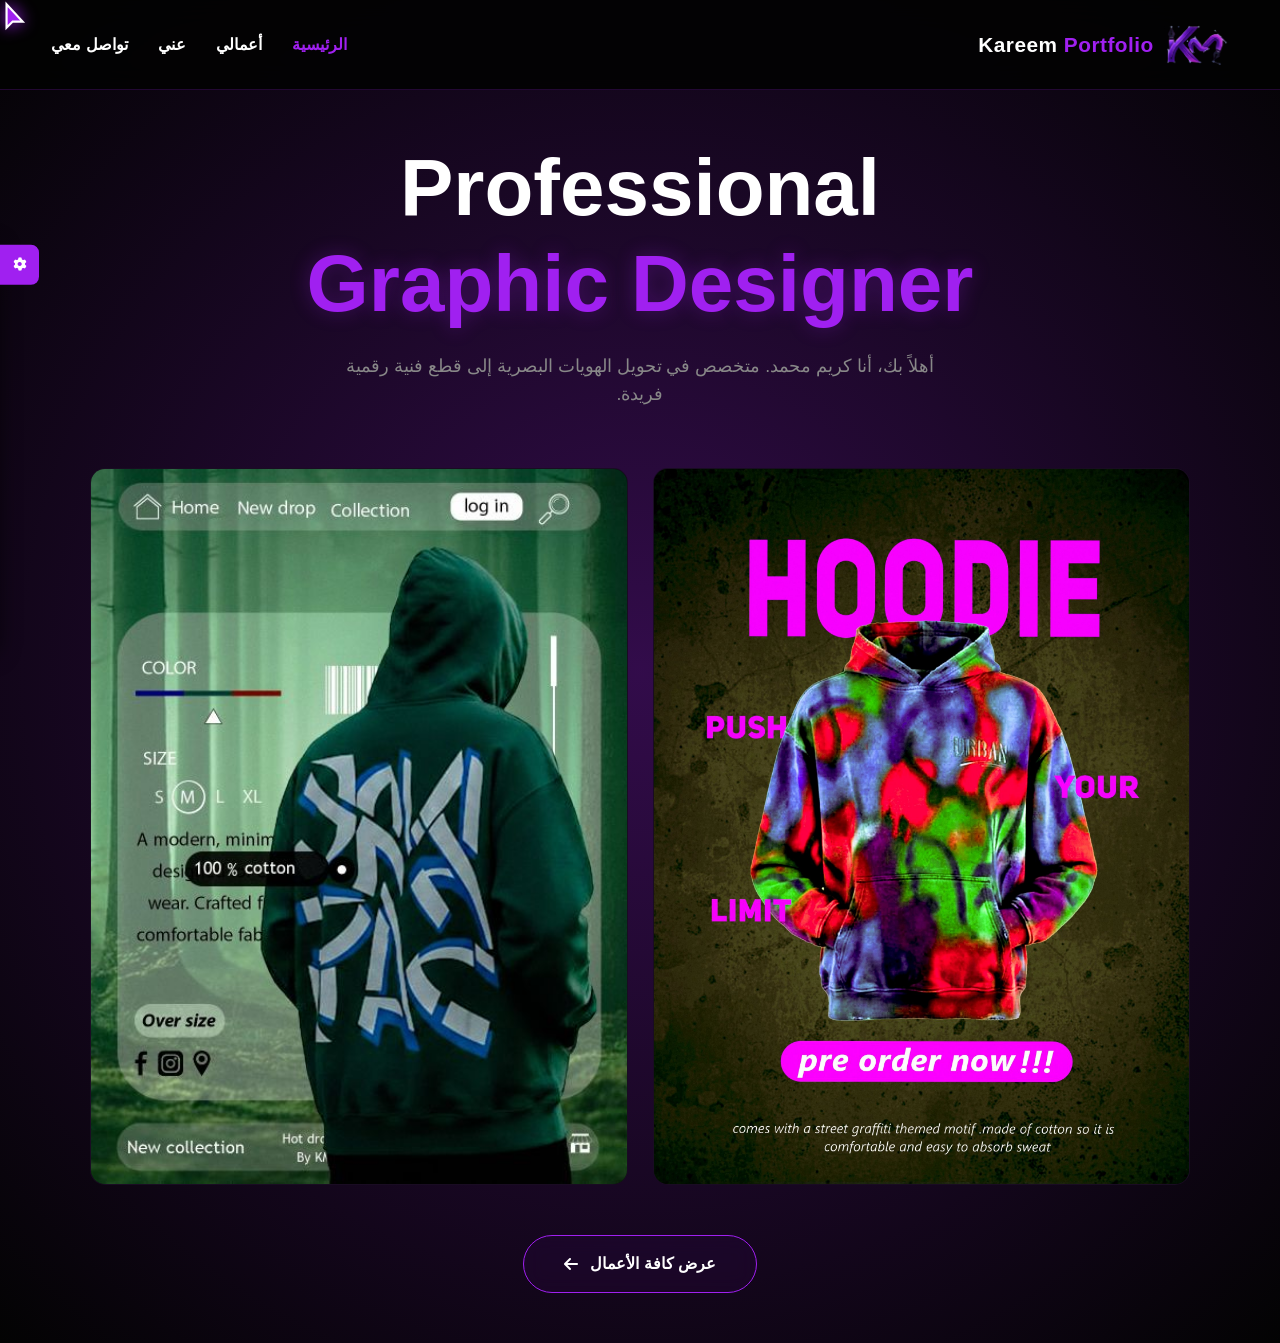
==== index.html @ e55eccc8 "Update index.html" ====
<!DOCTYPE html>
<html lang="ar" dir="rtl">
<head>
    <meta charset="UTF-8">
    <meta name="viewport" content="width=device-width, initial-scale=1.0">
    <title>Kareem Portfolio | Creative Designer</title>
    
    <!-- إجبار المتصفح على طلب أحجام كبيرة وعالية الدقة من الأيقونة لتبدو واضحة وبأقصى حجم متاح -->
    <link rel="icon" type="image/png" sizes="192x192" href="./LAST/logo.png?v=2.0">
    <link rel="icon" type="image/png" sizes="96x96" href="./LAST/logo.png?v=2.0">
    <link rel="icon" type="image/png" sizes="48x48" href="./LAST/logo.png?v=2.0">
    <link rel="icon" type="image/png" sizes="32x32" href="./LAST/logo.png?v=2.0">
    <link rel="shortcut icon" type="image/x-icon" href="./LAST/logo.png?v=2.0">
    <link rel="apple-touch-icon" sizes="180x180" href="./LAST/logo.png?v=2.0">

    <link href="https://unpkg.com/aos@2.3.1/dist/aos.css" rel="stylesheet">
    <link rel="stylesheet" href="https://cdnjs.cloudflare.com/ajax/libs/font-awesome/6.4.0/css/all.min.css">

    <style>
        /* المتغيرات الأساسية (الوضع الداكن هو الافتراضي) */
        :root {
            --bg: #030303;
            --primary: #a020f0;
            --primary-glow: rgba(160, 32, 240, 0.3);
            --text-main: #ffffff;
            --text-dim: #888;
            --nav-bg: rgba(3, 3, 3, 0.9);
            --nav-height: 90px; 
            --card-bg: #0a0a0a;
        }

        /* متغيرات الوضع الفاتح */
        [data-theme="light"] {
            --bg: #f5f5f5;
            --text-main: #1a1a1a;
            --text-dim: #555;
            --nav-bg: rgba(245, 245, 245, 0.9);
            --card-bg: #ffffff;
        }

        /* وضع التركيز (Focus Mode) */
        body.focus-active .showcase-container, 
        body.focus-active nav, 
        body.focus-active .btn-container,
        body.focus-active .hero p {
            opacity: 0.05;
            filter: blur(8px);
            pointer-events: none;
        }
        body.focus-active .hero h1 { transform: scale(1.1); transition: 0.8s ease; }

        * { margin: 0; padding: 0; box-sizing: border-box; transition: background-color 0.3s, color 0.3s; }
        
        @media (min-width: 1025px) {
            html.custom-cursor-active, html.custom-cursor-active * { cursor: none !important; }
        }

        body {
            background-color: var(--bg);
            color: var(--text-main);
            font-family: 'Segoe UI', Tahoma, sans-serif;
            line-height: 1.6;
            overflow-x: hidden;
        }

        /* --- الماوس --- */
        #cursor-container {
            position: fixed;
            top: 0; left: 0;
            pointer-events: none;
            z-index: 100000;
            transition: transform 0.08s ease-out;
            display: none;
        }
        .cursor-lens {
            width: 50px; height: 50px;
            border: 2px solid var(--text-main);
            border-radius: 50%;
            mix-blend-mode: difference;
        }
        .cursor-arrow { width: 35px; height: 35px; filter: drop-shadow(0 0 8px var(--primary)); }
        #cursor-path { fill: var(--primary); stroke: #fff; stroke-width: 1.5px; }

        /* --- ضبط هيدر الـ تباعد الحواف والمحاذاة --- */
        nav {
            height: var(--nav-height);
            padding: 0 4%; 
            display: flex;
            justify-content: space-between;
            align-items: center;
            position: fixed;
            width: 100%;
            z-index: 1000;
            background: var(--nav-bg);
            backdrop-filter: blur(15px);
            border-bottom: 1px solid rgba(160, 32, 240, 0.2);
        }

        .logo-container { 
            display: flex; 
            align-items: center; 
            gap: 10px; 
            text-decoration: none;
        }
        
        .logo-img {
            display: block !important;
            height: 65px; 
            width: auto;
            max-width: 260px; 
            object-fit: contain;
        }

        .logo-text { 
            font-size: 1.3rem; 
            font-weight: 900; 
            color: var(--text-main); 
            letter-spacing: 0.5px;
            white-space: nowrap; 
        }

        .nav-links { display: flex; gap: 30px; list-style: none; }
        .nav-links a { color: var(--text-main); text-decoration: none; font-size: 1rem; font-weight: 600; transition: 0.3s; }
        .nav-links a:hover, .nav-links a.active { color: var(--primary); }

        .menu-toggle { display: none; font-size: 1.5rem; color: var(--primary); cursor: pointer; }

        /* --- الهيرو --- */
        .hero {
            min-height: 100vh;
            padding: calc(var(--nav-height) + 50px) 5% 50px;
            display: flex;
            flex-direction: column;
            align-items: center;
            justify-content: center;
            text-align: center;
            background: radial-gradient(circle at 50% 50%, var(--primary-glow) 0%, var(--bg) 100%);
        }
        .hero h1 { font-size: clamp(2.2rem, 8vw, 5rem); line-height: 1.2; max-width: 1000px; }
        .highlight { color: var(--primary); text-shadow: 0 0 20px var(--primary-glow); }
        .hero p { color: var(--text-dim); max-width: 600px; margin: 20px auto; font-size: clamp(0.9rem, 2vw, 1.1rem); }

        /* --- معرض الأعمال --- */
        .showcase-container {
            display: grid;
            grid-template-columns: repeat(auto-fit, minmax(280px, 1fr));
            gap: 25px;
            width: 100%;
            max-width: 1100px;
            margin-top: 40px;
        }
        .neon-card {
            position: relative;
            border-radius: 15px;
            overflow: hidden;
            background: var(--card-bg);
            border: 1px solid rgba(160,32,240,0.1);
            aspect-ratio: 3/4;
        }
        .neon-card img {
            width: 100%; height: 100%;
            object-fit: cover;
            transition: 0.6s cubic-bezier(0.4, 0, 0.2, 1);
        }
        .neon-card:hover img { transform: scale(1.08); filter: brightness(1.1); }

        /* --- الأزرار --- */
        .btn-container { margin-top: 50px; display: flex; justify-content: center; }
        .view-more-btn {
            position: relative; padding: 15px 40px;
            background: rgba(160, 32, 240, 0.05);
            border: 1px solid var(--primary);
            color: var(--text-main);
            text-decoration: none;
            font-weight: 600;
            border-radius: 50px;
            overflow: hidden;
            transition: 0.4s;
            backdrop-filter: blur(10px);
            display: flex; align-items: center; gap: 12px;
        }
        .view-more-btn:hover {
            background: var(--primary);
            box-shadow: 0 0 30px var(--primary-glow);
            transform: translateY(-5px);
            color: #fff;
        }

        /* --- الإعدادات المحدثة --- */
        .settings-panel {
            position: fixed; left: -260px; top: 50%; transform: translateY(-50%);
            width: 260px; background: var(--card-bg); border: 1px solid var(--primary);
            padding: 20px; z-index: 10001; transition: 0.4s; border-radius: 0 15px 15px 0;
            box-shadow: 0 0 20px rgba(0,0,0,0.5);
        }
        .settings-panel.active { left: 0; }
        #settingsToggle {
            position: absolute; right: -40px; top: 0; width: 40px; height: 40px;
            background: var(--primary); border: none; color: white; border-radius: 0 8px 8px 0;
            cursor: pointer;
        }
        .setting-row { margin-bottom: 15px; }
        .setting-btn {
            width: 100%; padding: 8px; background: rgba(160,32,240,0.1); 
            border: 1px solid var(--primary); color: var(--text-main);
            border-radius: 5px; cursor: pointer; font-size: 0.8rem;
            display: flex; justify-content: space-between; align-items: center;
        }

        @media (max-width: 1024px) {
            .menu-toggle { display: block; }
            .nav-links {
                position: fixed; top: var(--nav-height); right: -100%; width: 80%; height: 100vh;
                background: var(--bg); flex-direction: column; padding: 50px 30px; transition: 0.4s;
                border-left: 1px solid var(--primary);
            }
            .nav-links.active { right: 0; }
            .showcase-container { grid-template-columns: 1fr; max-width: 350px; }
        }
    </style>
</head>
<body>

    <div id="cursor-container"></div>

    <div id="settingsPanel" class="settings-panel">
        <button id="settingsToggle"><i class="fas fa-cog"></i></button>
        <h4 style="color: var(--primary); margin-bottom: 15px;">تخصيص الواجهة</h4>
        
        <div class="setting-row">
            <label style="font-size: 0.75rem; color: var(--text-dim);">النمط العام:</label>
            <button class="setting-btn" onclick="toggleTheme()">
                <span id="theme-text">الوضع الداكن</span>
                <i id="theme-icon" class="fas fa-moon"></i>
            </button>
        </div>

        <div class="setting-row">
            <label style="font-size: 0.75rem; color: var(--text-dim);">وضع التركيز:</label>
            <button class="setting-btn" onclick="toggleFocusMode()">
                <span>تشغيل الوضع</span>
                <i class="fas fa-eye-slash"></i>
            </button>
        </div>

        <div class="setting-row">
            <label style="font-size: 0.75rem; color: var(--text-dim);">لون الثيم:</label>
            <input type="color" id="fullColorPicker" style="width:100%; height:30px; border:none; background:none; cursor:pointer;" oninput="updateSiteColor(this.value)">
        </div>

        <div id="desktop-only-settings">
            <label style="font-size: 0.75rem; color: var(--text-dim);">شكل الماوس:</label>
            <div onclick="setCursor('arrow')" style="cursor:pointer; padding:8px; background:rgba(160,32,240,0.05); margin-top:5px; border-radius:5px; font-size:0.8rem;">سهم نيون</div>
            <div onclick="setCursor('lens')" style="cursor:pointer; padding:8px; background:rgba(160,32,240,0.05); margin-top:5px; border-radius:5px; font-size:0.8rem;">عدسة عاكسة</div>
        </div>
    </div>

    <nav>
        <a href="index.html" class="logo-container">
            <img src="LAST/logo.png" alt="Kareem Logo" class="logo-img">
            <span class="logo-text">Kareem <span style="color: var(--primary);">Portfolio</span></span>
        </a>
        <div class="menu-toggle" id="mobile-menu-btn"><i class="fas fa-bars"></i></div>
        <ul class="nav-links" id="nav-menu">
            <li><a href="index.html" class="active">الرئيسية</a></li>
            <li><a href="works.html">أعمالي</a></li>
            <li><a href="about.html">عني</a></li>
            <li><a href="contact.html">تواصل معي</a></li>
        </ul>
    </nav>

    <section class="hero">
        <h1 data-aos="fade-up">Professional <br> <span class="highlight">Graphic Designer</span></h1>
        <p data-aos="fade-up" data-aos-delay="200">أهلاً بك، أنا كريم محمد. متخصص في تحويل الهويات البصرية إلى قطع فنية رقمية فريدة.</p>
        
        <div class="showcase-container">
            <div class="neon-card" data-aos="fade-up" data-aos-delay="300">
                <img src="LAST/hoodie design.jpg" alt="Work 1">
            </div>
            <div class="neon-card" data-aos="fade-up" data-aos-delay="400">
                <img src="LAST/Green HoOdy design 2.jpg" alt="Work 2">
            </div>
        </div>

        <div class="btn-container" data-aos="fade-up" data-aos-delay="500">
            <a href="works.html" class="view-more-btn">
                <span>عرض كافة الأعمال</span>
                <i class="fas fa-arrow-left"></i>
            </a>
        </div>
    </section>

    <script src="https://unpkg.com/aos@2.3.1/dist/aos.js"></script>
    <script>
        AOS.init({ duration: 800, once: true });

        const cursorContainer = document.getElementById('cursor-container');
        const navMenu = document.getElementById('nav-menu');
        const mobileMenuBtn = document.getElementById('mobile-menu-btn');
        const isMobile = window.matchMedia("(max-width: 1024px)").matches;

        mobileMenuBtn.onclick = () => {
            navMenu.classList.toggle('active');
            mobileMenuBtn.querySelector('i').classList.toggle('fa-bars');
            mobileMenuBtn.querySelector('i').classList.toggle('fa-times');
        };

        function toggleTheme() {
            const html = document.documentElement;
            const currentTheme = html.getAttribute('data-theme');
            const targetTheme = currentTheme === 'light' ? 'dark' : 'light';
            
            html.setAttribute('data-theme', targetTheme);
            localStorage.setItem('theme', targetTheme);
            updateThemeUI(targetTheme);
        }

        function updateThemeUI(theme) {
            const text = document.getElementById('theme-text');
            const icon = document.getElementById('theme-icon');
            if (theme === 'light') {
                text.innerText = "الوضع الفاتح";
                icon.className = "fas fa-sun";
            } else {
                text.innerText = "الوضع الداكن";
                icon.className = "fas fa-moon";
            }
        }

        let isFocusEnabled = false;
        function toggleFocusMode() {
            if (!isFocusEnabled) {
                alert("! هذا الوضع مخصص لصفحة المعرض لتركيز الانتباه على التصاميم");
                return;
            }
            document.body.classList.toggle('focus-active');
        }

        function updateSiteColor(color) {
            document.documentElement.style.setProperty('--primary', color);
            document.documentElement.style.setProperty('--primary-glow', color + '4d');
            localStorage.setItem('userThemeColor', color);
        }

        let currentCursorMode = localStorage.getItem('cursorMode') || 'arrow';

        function setCursor(mode) {
            if (isMobile) return;
            currentCursorMode = mode;
            localStorage.setItem('cursorMode', mode);
            document.documentElement.classList.add('custom-cursor-active');
            cursorContainer.style.display = 'block';
            renderCursor(mode);
        }

        function renderCursor(mode) {
            if (mode === 'lens') {
                cursorContainer.innerHTML = '<div class="cursor-lens"></div>';
            } else {
                cursorContainer.innerHTML = `<svg class="cursor-arrow" viewBox="0 0 24 24"><path id="cursor-path" d="M4.5 3V19L8.7 14.8H15.5L4.5 3Z" /></svg>`;
            }
        }

        if (!isMobile) {
            document.addEventListener('mousemove', (e) => {
                cursorContainer.style.transform = `translate(${e.clientX}px, ${e.clientY}px)`;
            });
        }

        window.addEventListener('DOMContentLoaded', () => {
            const savedTheme = localStorage.getItem('theme') || 'dark';
            document.documentElement.setAttribute('data-theme', savedTheme);
            updateThemeUI(savedTheme);

            const savedColor = localStorage.getItem('userThemeColor');
            if (savedColor) updateSiteColor(savedColor);
            
            setCursor(currentCursorMode);
        });

        document.getElementById('settingsToggle').onclick = () => document.getElementById('settingsPanel').classList.toggle('active');
    </script>
</body>
</html>
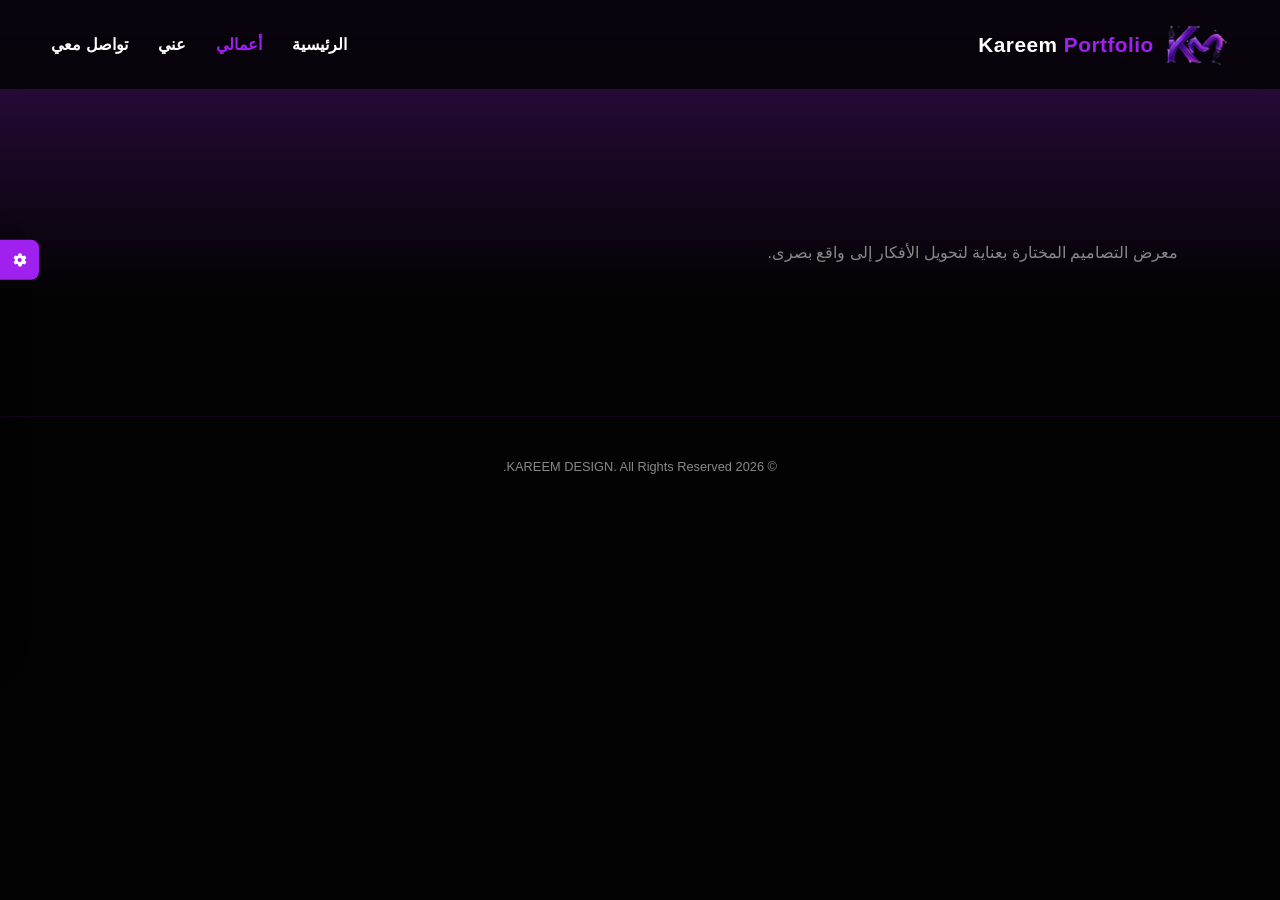
==== commit 5844d518: "Update title and improve modal styles" ====
--- a/index.html
+++ b/index.html
@@ -3,9 +3,8 @@
 <head>
     <meta charset="UTF-8">
     <meta name="viewport" content="width=device-width, initial-scale=1.0">
-    <title>Kareem Portfolio | Creative Designer</title>
+    <title>Kareem | My Works</title>
     
-    <!-- إجبار المتصفح على طلب أحجام كبيرة وعالية الدقة من الأيقونة لتبدو واضحة وبأقصى حجم متاح -->
     <link rel="icon" type="image/png" sizes="192x192" href="./LAST/logo.png?v=2.0">
     <link rel="icon" type="image/png" sizes="96x96" href="./LAST/logo.png?v=2.0">
     <link rel="icon" type="image/png" sizes="48x48" href="./LAST/logo.png?v=2.0">
@@ -17,16 +16,16 @@
     <link rel="stylesheet" href="https://cdnjs.cloudflare.com/ajax/libs/font-awesome/6.4.0/css/all.min.css">
 
     <style>
-        /* المتغيرات الأساسية (الوضع الداكن هو الافتراضي) */
         :root {
             --bg: #030303;
             --primary: #a020f0;
             --primary-glow: rgba(160, 32, 240, 0.3);
+            --card-bg: #0a0a0a;
             --text-main: #ffffff;
             --text-dim: #888;
-            --nav-bg: rgba(3, 3, 3, 0.9);
-            --nav-height: 90px; 
-            --card-bg: #0a0a0a;
+            --nav-bg: rgba(3, 3, 3, 0.85);
+            --nav-height: 90px; /* تم توحيد الارتفاع مع الصفحة الرئيسية */
+            --modal-overlay: rgba(0, 0, 0, 0.9);
         }
 
         /* متغيرات الوضع الفاتح */
@@ -34,22 +33,24 @@
             --bg: #f5f5f5;
             --text-main: #1a1a1a;
             --text-dim: #555;
-            --nav-bg: rgba(245, 245, 245, 0.9);
+            --nav-bg: rgba(245, 245, 245, 0.85);
             --card-bg: #ffffff;
-        }
-
-        /* وضع التركيز (Focus Mode) */
-        body.focus-active .showcase-container, 
-        body.focus-active nav, 
-        body.focus-active .btn-container,
-        body.focus-active .hero p {
-            opacity: 0.05;
-            filter: blur(8px);
+            --modal-overlay: rgba(255, 255, 255, 0.95);
+        }
+
+        /* --- وضع التركيز (Focus Mode) --- */
+        body.focus-active .works-header, 
+        body.focus-active .card-info,
+        body.focus-active footer,
+        body.focus-active nav {
+            opacity: 0.1;
+            filter: blur(5px);
             pointer-events: none;
         }
-        body.focus-active .hero h1 { transform: scale(1.1); transition: 0.8s ease; }
-
-        * { margin: 0; padding: 0; box-sizing: border-box; transition: background-color 0.3s, color 0.3s; }
+        body.focus-active .work-section { padding-top: 20px; }
+        body.focus-active .card { border-color: transparent; }
+
+        * { margin: 0; padding: 0; box-sizing: border-box; transition: background 0.3s, color 0.3s, border 0.3s; }
         
         @media (min-width: 1025px) {
             html.custom-cursor-active, html.custom-cursor-active * { cursor: none !important; }
@@ -63,7 +64,7 @@
             overflow-x: hidden;
         }
 
-        /* --- الماوس --- */
+        /* --- المؤشر --- */
         #cursor-container {
             position: fixed;
             top: 0; left: 0;
@@ -73,15 +74,62 @@
             display: none;
         }
         .cursor-lens {
-            width: 50px; height: 50px;
+            width: 55px; height: 55px;
             border: 2px solid var(--text-main);
             border-radius: 50%;
             mix-blend-mode: difference;
         }
-        .cursor-arrow { width: 35px; height: 35px; filter: drop-shadow(0 0 8px var(--primary)); }
+        .cursor-arrow { width: 32px; height: 32px; filter: drop-shadow(0 0 8px var(--primary)); }
         #cursor-path { fill: var(--primary); stroke: #fff; stroke-width: 1.5px; }
 
-        /* --- ضبط هيدر الـ تباعد الحواف والمحاذاة --- */
+        /* --- استايلات الـ Pop-up --- */
+        .modal-overlay {
+            position: fixed; top: 0; left: 0; width: 100%; height: 100%;
+            background: var(--modal-overlay); backdrop-filter: blur(15px);
+            z-index: 20000; display: none; align-items: center; justify-content: center;
+            opacity: 0; transition: opacity 0.4s ease;
+        }
+        .modal-overlay.active { display: flex; opacity: 1; }
+        
+        .modal-card {
+            position: relative; width: 90%; max-width: 1100px; height: 80vh;
+            background: var(--card-bg); border-radius: 20px; overflow: hidden;
+            display: flex; border: 1px solid var(--primary-glow);
+            box-shadow: 0 0 50px rgba(0,0,0,0.5);
+        }
+
+        .modal-img-container {
+            flex: 2; position: relative; overflow: hidden; background: #000;
+            cursor: crosshair; display: flex; align-items: center; justify-content: center;
+        }
+        .modal-img-container img {
+            max-width: 100%; max-height: 100%; object-fit: contain;
+            transition: transform 0.1s ease-out; transform-origin: center;
+        }
+
+        .modal-details {
+            flex: 1; padding: 40px; display: flex; flex-direction: column;
+            justify-content: center; border-right: 1px solid rgba(160,32,240,0.1);
+        }
+        .modal-details h2 { font-size: 2rem; color: var(--primary); margin-bottom: 15px; }
+        .modal-details p { color: var(--text-dim); margin-bottom: 25px; }
+        
+        .modal-close-btn {
+            position: absolute; top: 20px; right: 20px; width: 45px; height: 45px;
+            background: var(--primary); color: white; border: none; border-radius: 50%;
+            cursor: pointer; z-index: 20001; display: flex; align-items: center;
+            justify-content: center; font-size: 1.2rem; transition: 0.3s;
+            box-shadow: 0 0 15px var(--primary-glow);
+        }
+        .modal-close-btn:hover { transform: rotate(90deg) scale(1.1); }
+
+        @media (max-width: 900px) {
+            .modal-card { flex-direction: column; height: 90vh; width: 95%; }
+            .modal-details { padding: 20px; order: 2; }
+            .modal-img-container { flex: 1.5; order: 1; }
+        }
+
+        /* --- استايلات الـ Nav المستوردة والموحدة مع الأساسية لتنسيق الصورة بشكل مثالي --- */
         nav {
             height: var(--nav-height);
             padding: 0 4%; 
@@ -125,86 +173,62 @@
 
         .menu-toggle { display: none; font-size: 1.5rem; color: var(--primary); cursor: pointer; }
 
-        /* --- الهيرو --- */
-        .hero {
-            min-height: 100vh;
-            padding: calc(var(--nav-height) + 50px) 5% 50px;
-            display: flex;
-            flex-direction: column;
-            align-items: center;
-            justify-content: center;
-            text-align: center;
-            background: radial-gradient(circle at 50% 50%, var(--primary-glow) 0%, var(--bg) 100%);
-        }
-        .hero h1 { font-size: clamp(2.2rem, 8vw, 5rem); line-height: 1.2; max-width: 1000px; }
-        .highlight { color: var(--primary); text-shadow: 0 0 20px var(--primary-glow); }
-        .hero p { color: var(--text-dim); max-width: 600px; margin: 20px auto; font-size: clamp(0.9rem, 2vw, 1.1rem); }
-
-        /* --- معرض الأعمال --- */
-        .showcase-container {
-            display: grid;
-            grid-template-columns: repeat(auto-fit, minmax(280px, 1fr));
-            gap: 25px;
-            width: 100%;
-            max-width: 1100px;
-            margin-top: 40px;
-        }
-        .neon-card {
-            position: relative;
-            border-radius: 15px;
-            overflow: hidden;
-            background: var(--card-bg);
-            border: 1px solid rgba(160,32,240,0.1);
-            aspect-ratio: 3/4;
-        }
-        .neon-card img {
-            width: 100%; height: 100%;
-            object-fit: cover;
-            transition: 0.6s cubic-bezier(0.4, 0, 0.2, 1);
-        }
-        .neon-card:hover img { transform: scale(1.08); filter: brightness(1.1); }
-
-        /* --- الأزرار --- */
-        .btn-container { margin-top: 50px; display: flex; justify-content: center; }
-        .view-more-btn {
-            position: relative; padding: 15px 40px;
-            background: rgba(160, 32, 240, 0.05);
-            border: 1px solid var(--primary);
-            color: var(--text-main);
-            text-decoration: none;
-            font-weight: 600;
-            border-radius: 50px;
-            overflow: hidden;
-            transition: 0.4s;
-            backdrop-filter: blur(10px);
-            display: flex; align-items: center; gap: 12px;
-        }
-        .view-more-btn:hover {
-            background: var(--primary);
-            box-shadow: 0 0 30px var(--primary-glow);
-            transform: translateY(-5px);
-            color: #fff;
-        }
-
-        /* --- الإعدادات المحدثة --- */
+        /* --- الهيدر --- */
+        .works-header { 
+            padding: calc(var(--nav-height) + 60px) 8% 30px; 
+            text-align: right;
+            background: linear-gradient(to bottom, var(--primary-glow) 0%, var(--bg) 100%);
+        }
+        .works-header h1 { font-size: clamp(2.5rem, 7vw, 5rem); font-weight: 900; line-height: 1; }
+
+        /* --- الجريد --- */
+        .work-section { padding: 20px 8% 100px; }
+        .grid { 
+            display: grid; 
+            grid-template-columns: repeat(auto-fill, minmax(300px, 1fr)); 
+            gap: 25px; 
+        }
+
+        .card { 
+            background: var(--card-bg); 
+            border-radius: 15px; 
+            overflow: hidden; 
+            border: 1px solid rgba(160,32,240,0.1); 
+            transition: 0.5s cubic-bezier(0.4, 0, 0.2, 1);
+            cursor: pointer;
+        }
+        .card:hover { 
+            border-color: var(--primary); 
+            transform: translateY(-10px);
+            box-shadow: 0 15px 35px var(--primary-glow);
+        }
+
+        .image-box { aspect-ratio: 3/4; background: #111; overflow: hidden; }
+        .image-box img { width: 100%; height: 100%; object-fit: cover; transition: 0.8s ease; opacity: 0.9; }
+        .card:hover img { transform: scale(1.1); opacity: 1; }
+
+        .card-info { padding: 20px; text-align: center; border-top: 1px solid rgba(160,32,240,0.05); }
+        .card-info h3 { font-size: 1rem; color: var(--text-main); margin-bottom: 5px; }
+        .card-info p { font-size: 0.8rem; color: var(--text-dim); }
+
+        /* --- لوحة الإعدادات --- */
         .settings-panel {
             position: fixed; left: -260px; top: 50%; transform: translateY(-50%);
             width: 260px; background: var(--card-bg); border: 1px solid var(--primary);
             padding: 20px; z-index: 10001; transition: 0.4s; border-radius: 0 15px 15px 0;
-            box-shadow: 0 0 20px rgba(0,0,0,0.5);
+            box-shadow: 0 0 30px rgba(0,0,0,0.3);
         }
         .settings-panel.active { left: 0; }
         #settingsToggle {
             position: absolute; right: -40px; top: 0; width: 40px; height: 40px;
-            background: var(--primary); border: none; color: white; border-radius: 0 8px 8px 0;
-            cursor: pointer;
+            background: var(--primary); border: none; color: white; border-radius: 0 8px 8px 0; cursor: pointer;
         }
         .setting-row { margin-bottom: 15px; }
         .setting-btn {
-            width: 100%; padding: 8px; background: rgba(160,32,240,0.1); 
+            width: 100%; padding: 10px; background: rgba(160,32,240,0.1); 
             border: 1px solid var(--primary); color: var(--text-main);
-            border-radius: 5px; cursor: pointer; font-size: 0.8rem;
-            display: flex; justify-content: space-between; align-items: center;
+            border-radius: 5px; cursor: pointer; display: flex; justify-content: space-between; align-items: center;
+            font-size: 0.85rem;
         }
 
         @media (max-width: 1024px) {
@@ -215,17 +239,36 @@
                 border-left: 1px solid var(--primary);
             }
             .nav-links.active { right: 0; }
-            .showcase-container { grid-template-columns: 1fr; max-width: 350px; }
-        }
+            .grid { grid-template-columns: 1fr; }
+        }
+
+        footer { padding: 40px; text-align: center; color: var(--text-dim); font-size: 0.8rem; border-top: 1px solid rgba(160,32,240,0.1); }
     </style>
 </head>
-<body>
+<body class="dark-theme">
 
     <div id="cursor-container"></div>
+
+    <div class="modal-overlay" id="workModal">
+        <button class="modal-close-btn" onclick="closePop()"><i class="fas fa-times"></i></button>
+        <div class="modal-card" data-aos="zoom-in">
+            <div class="modal-img-container" id="zoomArea">
+                <img src="" id="popImg" alt="Detail View">
+            </div>
+            <div class="modal-details">
+                <h2 id="popTitle">اسم العمل</h2>
+                <p>تصميم جرافيك احترافي يركز على التفاصيل الدقيقة واستخدام الإضاءة بشكل فني لإبراز جودة العمل النهائي.</p>
+                <div style="display: flex; gap: 10px; flex-wrap: wrap;">
+                    <span style="padding: 5px 15px; background: var(--primary-glow); border: 1px solid var(--primary); border-radius: 20px; font-size: 0.8rem;">Photoshop</span>
+                    <span style="padding: 5px 15px; background: var(--primary-glow); border: 1px solid var(--primary); border-radius: 20px; font-size: 0.8rem;">Blender</span>
+                </div>
+            </div>
+        </div>
+    </div>
 
     <div id="settingsPanel" class="settings-panel">
         <button id="settingsToggle"><i class="fas fa-cog"></i></button>
-        <h4 style="color: var(--primary); margin-bottom: 15px;">تخصيص الواجهة</h4>
+        <h4 style="color: var(--primary); margin-bottom: 15px;">تخصيص العرض</h4>
         
         <div class="setting-row">
             <label style="font-size: 0.75rem; color: var(--text-dim);">النمط العام:</label>
@@ -238,20 +281,20 @@
         <div class="setting-row">
             <label style="font-size: 0.75rem; color: var(--text-dim);">وضع التركيز:</label>
             <button class="setting-btn" onclick="toggleFocusMode()">
-                <span>تشغيل الوضع</span>
+                <span id="focus-status">تشغيل الوضع</span>
                 <i class="fas fa-eye-slash"></i>
             </button>
         </div>
 
         <div class="setting-row">
-            <label style="font-size: 0.75rem; color: var(--text-dim);">لون الثيم:</label>
+            <label style="font-size: 0.75rem; color: var(--text-dim);">لون الهوية:</label>
             <input type="color" id="fullColorPicker" style="width:100%; height:30px; border:none; background:none; cursor:pointer;" oninput="updateSiteColor(this.value)">
         </div>
-
+        
         <div id="desktop-only-settings">
             <label style="font-size: 0.75rem; color: var(--text-dim);">شكل الماوس:</label>
             <div onclick="setCursor('arrow')" style="cursor:pointer; padding:8px; background:rgba(160,32,240,0.05); margin-top:5px; border-radius:5px; font-size:0.8rem;">سهم نيون</div>
-            <div onclick="setCursor('lens')" style="cursor:pointer; padding:8px; background:rgba(160,32,240,0.05); margin-top:5px; border-radius:5px; font-size:0.8rem;">عدسة عاكسة</div>
+            <div onclick="setCursor('lens')" style="cursor:pointer; padding:8px; background:rgba(160,32,240,0.05); margin-top:5px; border-radius:5px; font-size:0.8rem;">عدسة فنية</div>
         </div>
     </div>
 
@@ -262,123 +305,76 @@
         </a>
         <div class="menu-toggle" id="mobile-menu-btn"><i class="fas fa-bars"></i></div>
         <ul class="nav-links" id="nav-menu">
-            <li><a href="index.html" class="active">الرئيسية</a></li>
-            <li><a href="works.html">أعمالي</a></li>
+            <li><a href="index.html">الرئيسية</a></li>
+            <li><a href="works.html" class="active">أعمالي</a></li>
             <li><a href="about.html">عني</a></li>
             <li><a href="contact.html">تواصل معي</a></li>
         </ul>
     </nav>
 
-    <section class="hero">
-        <h1 data-aos="fade-up">Professional <br> <span class="highlight">Graphic Designer</span></h1>
-        <p data-aos="fade-up" data-aos-delay="200">أهلاً بك، أنا كريم محمد. متخصص في تحويل الهويات البصرية إلى قطع فنية رقمية فريدة.</p>
-        
-        <div class="showcase-container">
-            <div class="neon-card" data-aos="fade-up" data-aos-delay="300">
-                <img src="LAST/hoodie design.jpg" alt="Work 1">
-            </div>
-            <div class="neon-card" data-aos="fade-up" data-aos-delay="400">
-                <img src="LAST/Green HoOdy design 2.jpg" alt="Work 2">
-            </div>
-        </div>
-
-        <div class="btn-container" data-aos="fade-up" data-aos-delay="500">
-            <a href="works.html" class="view-more-btn">
-                <span>عرض كافة الأعمال</span>
-                <i class="fas fa-arrow-left"></i>
-            </a>
-        </div>
+    <header class="works-header">
+        <h1 data-aos="fade-left">MY <span style="color: var(--primary);">PROJECTS</span></h1>
+        <p style="color: var(--text-dim); margin-top: 10px;">معرض التصاميم المختارة بعناية لتحويل الأفكار إلى واقع بصرى.</p>
+    </header>
+
+    <section class="work-section">
+        <div class="grid" id="projectsGrid"></div>
     </section>
+
+    <footer><p>© 2026 KAREEM DESIGN. All Rights Reserved.</p></footer>
 
     <script src="https://unpkg.com/aos@2.3.1/dist/aos.js"></script>
     <script>
         AOS.init({ duration: 800, once: true });
 
-        const cursorContainer = document.getElementById('cursor-container');
-        const navMenu = document.getElementById('nav-menu');
-        const mobileMenuBtn = document.getElementById('mobile-menu-btn');
-        const isMobile = window.matchMedia("(max-width: 1024px)").matches;
-
-        mobileMenuBtn.onclick = () => {
-            navMenu.classList.toggle('active');
-            mobileMenuBtn.querySelector('i').classList.toggle('fa-bars');
-            mobileMenuBtn.querySelector('i').classList.toggle('fa-times');
-        };
-
-        function toggleTheme() {
-            const html = document.documentElement;
-            const currentTheme = html.getAttribute('data-theme');
-            const targetTheme = currentTheme === 'light' ? 'dark' : 'light';
-            
-            html.setAttribute('data-theme', targetTheme);
-            localStorage.setItem('theme', targetTheme);
-            updateThemeUI(targetTheme);
-        }
-
-        function updateThemeUI(theme) {
-            const text = document.getElementById('theme-text');
-            const icon = document.getElementById('theme-icon');
-            if (theme === 'light') {
-                text.innerText = "الوضع الفاتح";
-                icon.className = "fas fa-sun";
-            } else {
-                text.innerText = "الوضع الداكن";
-                icon.className = "fas fa-moon";
-            }
-        }
-
-        let isFocusEnabled = false;
-        function toggleFocusMode() {
-            if (!isFocusEnabled) {
-                alert("! هذا الوضع مخصص لصفحة المعرض لتركيز الانتباه على التصاميم");
-                return;
-            }
-            document.body.classList.toggle('focus-active');
-        }
-
-        function updateSiteColor(color) {
-            document.documentElement.style.setProperty('--primary', color);
-            document.documentElement.style.setProperty('--primary-glow', color + '4d');
-            localStorage.setItem('userThemeColor', color);
-        }
-
-        let currentCursorMode = localStorage.getItem('cursorMode') || 'arrow';
-
-        function setCursor(mode) {
-            if (isMobile) return;
-            currentCursorMode = mode;
-            localStorage.setItem('cursorMode', mode);
-            document.documentElement.classList.add('custom-cursor-active');
-            cursorContainer.style.display = 'block';
-            renderCursor(mode);
-        }
-
-        function renderCursor(mode) {
-            if (mode === 'lens') {
-                cursorContainer.innerHTML = '<div class="cursor-lens"></div>';
-            } else {
-                cursorContainer.innerHTML = `<svg class="cursor-arrow" viewBox="0 0 24 24"><path id="cursor-path" d="M4.5 3V19L8.7 14.8H15.5L4.5 3Z" /></svg>`;
-            }
-        }
-
-        if (!isMobile) {
-            document.addEventListener('mousemove', (e) => {
-                cursorContainer.style.transform = `translate(${e.clientX}px, ${e.clientY}px)`;
-            });
-        }
-
-        window.addEventListener('DOMContentLoaded', () => {
-            const savedTheme = localStorage.getItem('theme') || 'dark';
-            document.documentElement.setAttribute('data-theme', savedTheme);
-            updateThemeUI(savedTheme);
-
-            const savedColor = localStorage.getItem('userThemeColor');
-            if (savedColor) updateSiteColor(savedColor);
-            
-            setCursor(currentCursorMode);
+        const images = [
+            "LAST/Green HoOdy design 2.jpg", "LAST/hoodie design.jpg", "LAST/My pack-051.jpg",
+            "LAST/Orange juice.jpg", "LAST/SHOES1.jpg", "LAST/burber.jpg",
+            "LAST/burger 2.jpg", "LAST/competition 1.jpg", "LAST/eid adha 2025.jpg",
+            "LAST/eid farha 2026.jpg", "LAST/eid farha(1).jpg", "LAST/fanta ad-Recovered.jpg",
+            "LAST/fanta ad2.jpg", "LAST/nike ad.jpg", "LAST/nike yellow shoes.jpg",
+            "LAST/nike.jpg", "LAST/ramdan 2026.jpg", "LAST/ramdan 2026 2.jpg",
+            "LAST/ramdan 2026 3.jpg", "LAST/ramdan 2026 4.jpg", "LAST/ramdan 2026 5.jpg",
+            "LAST/spark energy drink.jpg", "LAST/v7 ad ثيهف 2.jpg"
+        ];
+
+        const grid = document.getElementById('projectsGrid');
+        images.forEach((src, index) => {
+            const fileName = src.split('/').pop().split('.')[0].replace(/%20/g, ' ');
+            grid.innerHTML += `
+                <div class="card" data-aos="fade-up" data-aos-delay="${(index % 3) * 100}" onclick="openPop('${src}', '${fileName}')">
+                    <div class="image-box"><img src="${src}" alt="${fileName}" loading="lazy"></div>
+                    <div class="card-info">
+                        <h3>${fileName}</h3>
+                        <p>GRAPHIC DESIGN</p>
+                    </div>
+                </div>`;
         });
 
-        document.getElementById('settingsToggle').onclick = () => document.getElementById('settingsPanel').classList.toggle('active');
-    </script>
-</body>
-</html>
+        // --- ميكانيكية الـ Pop-up ---
+        const modal = document.getElementById('workModal');
+        const popImg = document.getElementById('popImg');
+        const popTitle = document.getElementById('popTitle');
+        const zoomArea = document.getElementById('zoomArea');
+
+        function openPop(src, title) {
+            popImg.src = src;
+            popTitle.innerText = title;
+            modal.style.display = 'flex';
+            setTimeout(() => modal.classList.add('active'), 10);
+            document.body.style.overflow = 'hidden';
+        }
+
+        function closePop() {
+            modal.classList.remove('active');
+            setTimeout(() => modal.style.display = 'none', 400);
+            document.body.style.overflow = 'auto';
+            popImg.style.transform = 'scale(1)';
+        }
+
+        // زووم تفاعلي
+        zoomArea.addEventListener('mousemove', (e) => {
+            if(window.innerWidth < 1025) return;
+            const { left, top, width, height } = zoomArea.getBoundingClientRect();
+            const x = ((e.clientX - left) / width) * 100;
+            const y = ((e.clientY - top) / height) *
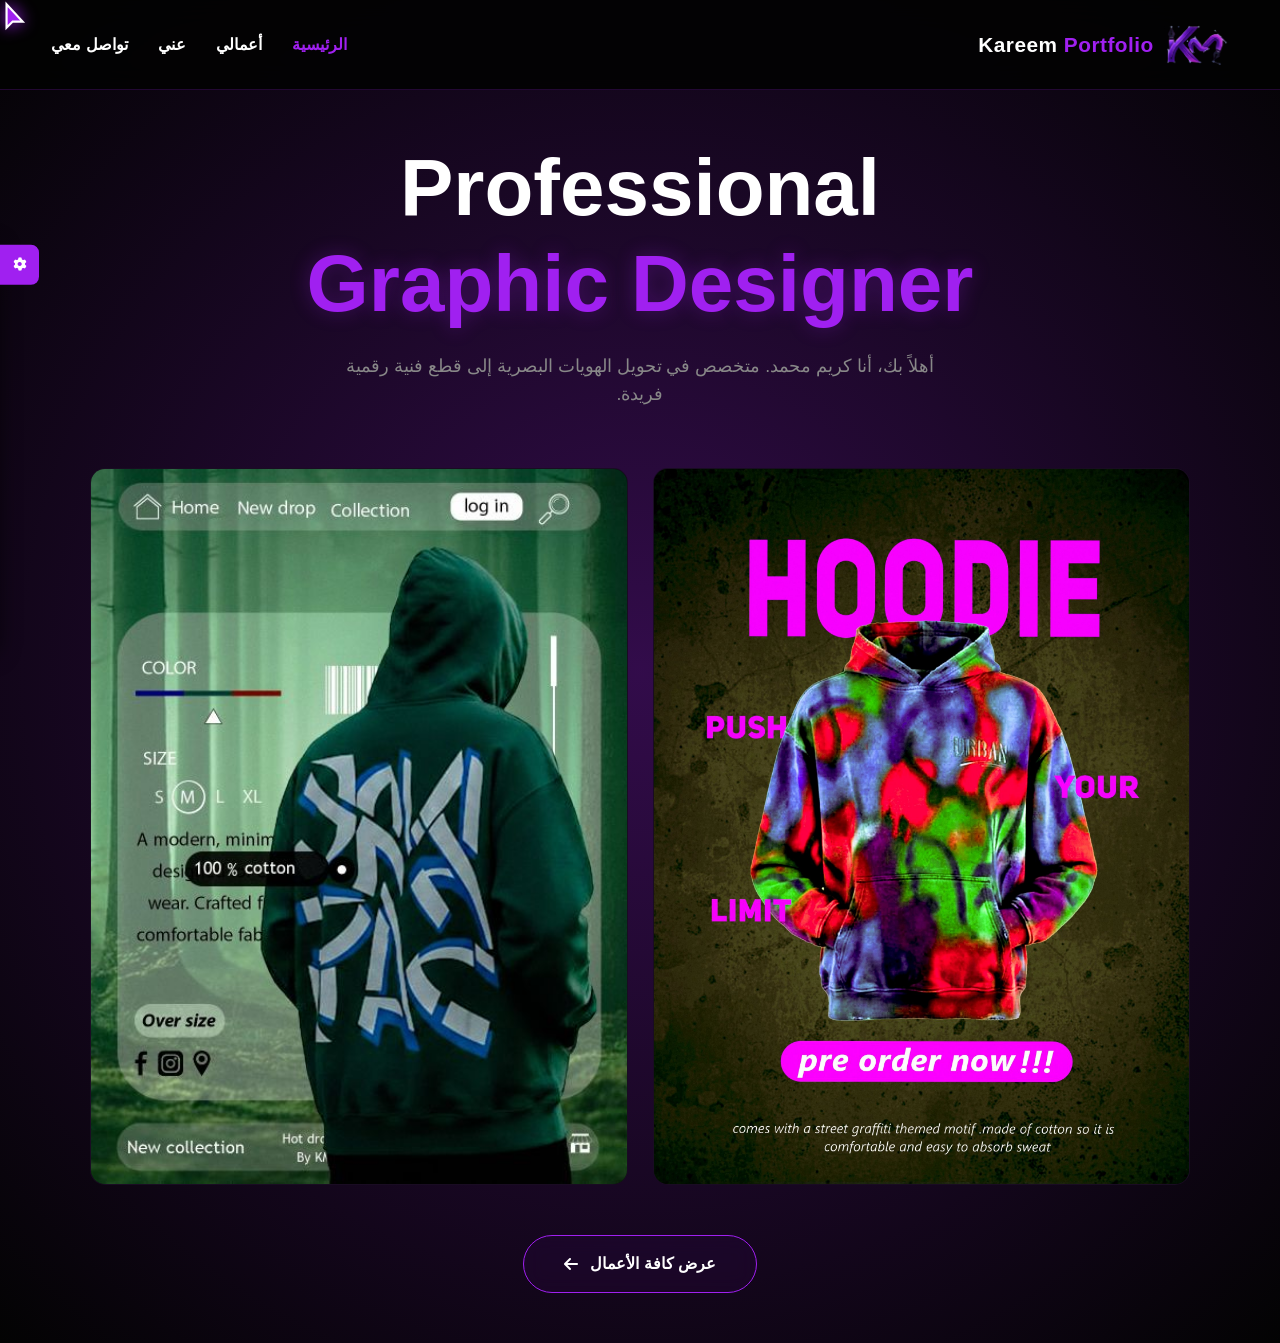
==== commit a63e9b29: "Update index.html" ====
--- a/index.html
+++ b/index.html
@@ -3,8 +3,9 @@
 <head>
     <meta charset="UTF-8">
     <meta name="viewport" content="width=device-width, initial-scale=1.0">
-    <title>Kareem | My Works</title>
+    <title>Kareem Portfolio | Creative Designer</title>
     
+    <!-- إجبار المتصفح على طلب أحجام كبيرة وعالية الدقة من الأيقونة لتبدو واضحة وبأقصى حجم متاح -->
     <link rel="icon" type="image/png" sizes="192x192" href="./LAST/logo.png?v=2.0">
     <link rel="icon" type="image/png" sizes="96x96" href="./LAST/logo.png?v=2.0">
     <link rel="icon" type="image/png" sizes="48x48" href="./LAST/logo.png?v=2.0">
@@ -16,16 +17,16 @@
     <link rel="stylesheet" href="https://cdnjs.cloudflare.com/ajax/libs/font-awesome/6.4.0/css/all.min.css">
 
     <style>
+        /* المتغيرات الأساسية (الوضع الداكن هو الافتراضي) */
         :root {
             --bg: #030303;
             --primary: #a020f0;
             --primary-glow: rgba(160, 32, 240, 0.3);
-            --card-bg: #0a0a0a;
             --text-main: #ffffff;
             --text-dim: #888;
-            --nav-bg: rgba(3, 3, 3, 0.85);
-            --nav-height: 90px; /* تم توحيد الارتفاع مع الصفحة الرئيسية */
-            --modal-overlay: rgba(0, 0, 0, 0.9);
+            --nav-bg: rgba(3, 3, 3, 0.9);
+            --nav-height: 90px; 
+            --card-bg: #0a0a0a;
         }
 
         /* متغيرات الوضع الفاتح */
@@ -33,24 +34,22 @@
             --bg: #f5f5f5;
             --text-main: #1a1a1a;
             --text-dim: #555;
-            --nav-bg: rgba(245, 245, 245, 0.85);
+            --nav-bg: rgba(245, 245, 245, 0.9);
             --card-bg: #ffffff;
-            --modal-overlay: rgba(255, 255, 255, 0.95);
-        }
-
-        /* --- وضع التركيز (Focus Mode) --- */
-        body.focus-active .works-header, 
-        body.focus-active .card-info,
-        body.focus-active footer,
-        body.focus-active nav {
-            opacity: 0.1;
-            filter: blur(5px);
+        }
+
+        /* وضع التركيز (Focus Mode) */
+        body.focus-active .showcase-container, 
+        body.focus-active nav, 
+        body.focus-active .btn-container,
+        body.focus-active .hero p {
+            opacity: 0.05;
+            filter: blur(8px);
             pointer-events: none;
         }
-        body.focus-active .work-section { padding-top: 20px; }
-        body.focus-active .card { border-color: transparent; }
-
-        * { margin: 0; padding: 0; box-sizing: border-box; transition: background 0.3s, color 0.3s, border 0.3s; }
+        body.focus-active .hero h1 { transform: scale(1.1); transition: 0.8s ease; }
+
+        * { margin: 0; padding: 0; box-sizing: border-box; transition: background-color 0.3s, color 0.3s; }
         
         @media (min-width: 1025px) {
             html.custom-cursor-active, html.custom-cursor-active * { cursor: none !important; }
@@ -64,7 +63,7 @@
             overflow-x: hidden;
         }
 
-        /* --- المؤشر --- */
+        /* --- الماوس --- */
         #cursor-container {
             position: fixed;
             top: 0; left: 0;
@@ -74,62 +73,15 @@
             display: none;
         }
         .cursor-lens {
-            width: 55px; height: 55px;
+            width: 50px; height: 50px;
             border: 2px solid var(--text-main);
             border-radius: 50%;
             mix-blend-mode: difference;
         }
-        .cursor-arrow { width: 32px; height: 32px; filter: drop-shadow(0 0 8px var(--primary)); }
+        .cursor-arrow { width: 35px; height: 35px; filter: drop-shadow(0 0 8px var(--primary)); }
         #cursor-path { fill: var(--primary); stroke: #fff; stroke-width: 1.5px; }
 
-        /* --- استايلات الـ Pop-up --- */
-        .modal-overlay {
-            position: fixed; top: 0; left: 0; width: 100%; height: 100%;
-            background: var(--modal-overlay); backdrop-filter: blur(15px);
-            z-index: 20000; display: none; align-items: center; justify-content: center;
-            opacity: 0; transition: opacity 0.4s ease;
-        }
-        .modal-overlay.active { display: flex; opacity: 1; }
-        
-        .modal-card {
-            position: relative; width: 90%; max-width: 1100px; height: 80vh;
-            background: var(--card-bg); border-radius: 20px; overflow: hidden;
-            display: flex; border: 1px solid var(--primary-glow);
-            box-shadow: 0 0 50px rgba(0,0,0,0.5);
-        }
-
-        .modal-img-container {
-            flex: 2; position: relative; overflow: hidden; background: #000;
-            cursor: crosshair; display: flex; align-items: center; justify-content: center;
-        }
-        .modal-img-container img {
-            max-width: 100%; max-height: 100%; object-fit: contain;
-            transition: transform 0.1s ease-out; transform-origin: center;
-        }
-
-        .modal-details {
-            flex: 1; padding: 40px; display: flex; flex-direction: column;
-            justify-content: center; border-right: 1px solid rgba(160,32,240,0.1);
-        }
-        .modal-details h2 { font-size: 2rem; color: var(--primary); margin-bottom: 15px; }
-        .modal-details p { color: var(--text-dim); margin-bottom: 25px; }
-        
-        .modal-close-btn {
-            position: absolute; top: 20px; right: 20px; width: 45px; height: 45px;
-            background: var(--primary); color: white; border: none; border-radius: 50%;
-            cursor: pointer; z-index: 20001; display: flex; align-items: center;
-            justify-content: center; font-size: 1.2rem; transition: 0.3s;
-            box-shadow: 0 0 15px var(--primary-glow);
-        }
-        .modal-close-btn:hover { transform: rotate(90deg) scale(1.1); }
-
-        @media (max-width: 900px) {
-            .modal-card { flex-direction: column; height: 90vh; width: 95%; }
-            .modal-details { padding: 20px; order: 2; }
-            .modal-img-container { flex: 1.5; order: 1; }
-        }
-
-        /* --- استايلات الـ Nav المستوردة والموحدة مع الأساسية لتنسيق الصورة بشكل مثالي --- */
+        /* --- ضبط هيدر الـ تباعد الحواف والمحاذاة --- */
         nav {
             height: var(--nav-height);
             padding: 0 4%; 
@@ -173,62 +125,86 @@
 
         .menu-toggle { display: none; font-size: 1.5rem; color: var(--primary); cursor: pointer; }
 
-        /* --- الهيدر --- */
-        .works-header { 
-            padding: calc(var(--nav-height) + 60px) 8% 30px; 
-            text-align: right;
-            background: linear-gradient(to bottom, var(--primary-glow) 0%, var(--bg) 100%);
-        }
-        .works-header h1 { font-size: clamp(2.5rem, 7vw, 5rem); font-weight: 900; line-height: 1; }
-
-        /* --- الجريد --- */
-        .work-section { padding: 20px 8% 100px; }
-        .grid { 
-            display: grid; 
-            grid-template-columns: repeat(auto-fill, minmax(300px, 1fr)); 
-            gap: 25px; 
-        }
-
-        .card { 
-            background: var(--card-bg); 
-            border-radius: 15px; 
-            overflow: hidden; 
-            border: 1px solid rgba(160,32,240,0.1); 
-            transition: 0.5s cubic-bezier(0.4, 0, 0.2, 1);
-            cursor: pointer;
-        }
-        .card:hover { 
-            border-color: var(--primary); 
-            transform: translateY(-10px);
-            box-shadow: 0 15px 35px var(--primary-glow);
-        }
-
-        .image-box { aspect-ratio: 3/4; background: #111; overflow: hidden; }
-        .image-box img { width: 100%; height: 100%; object-fit: cover; transition: 0.8s ease; opacity: 0.9; }
-        .card:hover img { transform: scale(1.1); opacity: 1; }
-
-        .card-info { padding: 20px; text-align: center; border-top: 1px solid rgba(160,32,240,0.05); }
-        .card-info h3 { font-size: 1rem; color: var(--text-main); margin-bottom: 5px; }
-        .card-info p { font-size: 0.8rem; color: var(--text-dim); }
-
-        /* --- لوحة الإعدادات --- */
+        /* --- الهيرو --- */
+        .hero {
+            min-height: 100vh;
+            padding: calc(var(--nav-height) + 50px) 5% 50px;
+            display: flex;
+            flex-direction: column;
+            align-items: center;
+            justify-content: center;
+            text-align: center;
+            background: radial-gradient(circle at 50% 50%, var(--primary-glow) 0%, var(--bg) 100%);
+        }
+        .hero h1 { font-size: clamp(2.2rem, 8vw, 5rem); line-height: 1.2; max-width: 1000px; }
+        .highlight { color: var(--primary); text-shadow: 0 0 20px var(--primary-glow); }
+        .hero p { color: var(--text-dim); max-width: 600px; margin: 20px auto; font-size: clamp(0.9rem, 2vw, 1.1rem); }
+
+        /* --- معرض الأعمال --- */
+        .showcase-container {
+            display: grid;
+            grid-template-columns: repeat(auto-fit, minmax(280px, 1fr));
+            gap: 25px;
+            width: 100%;
+            max-width: 1100px;
+            margin-top: 40px;
+        }
+        .neon-card {
+            position: relative;
+            border-radius: 15px;
+            overflow: hidden;
+            background: var(--card-bg);
+            border: 1px solid rgba(160,32,240,0.1);
+            aspect-ratio: 3/4;
+        }
+        .neon-card img {
+            width: 100%; height: 100%;
+            object-fit: cover;
+            transition: 0.6s cubic-bezier(0.4, 0, 0.2, 1);
+        }
+        .neon-card:hover img { transform: scale(1.08); filter: brightness(1.1); }
+
+        /* --- الأزرار --- */
+        .btn-container { margin-top: 50px; display: flex; justify-content: center; }
+        .view-more-btn {
+            position: relative; padding: 15px 40px;
+            background: rgba(160, 32, 240, 0.05);
+            border: 1px solid var(--primary);
+            color: var(--text-main);
+            text-decoration: none;
+            font-weight: 600;
+            border-radius: 50px;
+            overflow: hidden;
+            transition: 0.4s;
+            backdrop-filter: blur(10px);
+            display: flex; align-items: center; gap: 12px;
+        }
+        .view-more-btn:hover {
+            background: var(--primary);
+            box-shadow: 0 0 30px var(--primary-glow);
+            transform: translateY(-5px);
+            color: #fff;
+        }
+
+        /* --- الإعدادات المحدثة --- */
         .settings-panel {
             position: fixed; left: -260px; top: 50%; transform: translateY(-50%);
             width: 260px; background: var(--card-bg); border: 1px solid var(--primary);
             padding: 20px; z-index: 10001; transition: 0.4s; border-radius: 0 15px 15px 0;
-            box-shadow: 0 0 30px rgba(0,0,0,0.3);
+            box-shadow: 0 0 20px rgba(0,0,0,0.5);
         }
         .settings-panel.active { left: 0; }
         #settingsToggle {
             position: absolute; right: -40px; top: 0; width: 40px; height: 40px;
-            background: var(--primary); border: none; color: white; border-radius: 0 8px 8px 0; cursor: pointer;
+            background: var(--primary); border: none; color: white; border-radius: 0 8px 8px 0;
+            cursor: pointer;
         }
         .setting-row { margin-bottom: 15px; }
         .setting-btn {
-            width: 100%; padding: 10px; background: rgba(160,32,240,0.1); 
+            width: 100%; padding: 8px; background: rgba(160,32,240,0.1); 
             border: 1px solid var(--primary); color: var(--text-main);
-            border-radius: 5px; cursor: pointer; display: flex; justify-content: space-between; align-items: center;
-            font-size: 0.85rem;
+            border-radius: 5px; cursor: pointer; font-size: 0.8rem;
+            display: flex; justify-content: space-between; align-items: center;
         }
 
         @media (max-width: 1024px) {
@@ -239,36 +215,17 @@
                 border-left: 1px solid var(--primary);
             }
             .nav-links.active { right: 0; }
-            .grid { grid-template-columns: 1fr; }
-        }
-
-        footer { padding: 40px; text-align: center; color: var(--text-dim); font-size: 0.8rem; border-top: 1px solid rgba(160,32,240,0.1); }
+            .showcase-container { grid-template-columns: 1fr; max-width: 350px; }
+        }
     </style>
 </head>
-<body class="dark-theme">
+<body>
 
     <div id="cursor-container"></div>
-
-    <div class="modal-overlay" id="workModal">
-        <button class="modal-close-btn" onclick="closePop()"><i class="fas fa-times"></i></button>
-        <div class="modal-card" data-aos="zoom-in">
-            <div class="modal-img-container" id="zoomArea">
-                <img src="" id="popImg" alt="Detail View">
-            </div>
-            <div class="modal-details">
-                <h2 id="popTitle">اسم العمل</h2>
-                <p>تصميم جرافيك احترافي يركز على التفاصيل الدقيقة واستخدام الإضاءة بشكل فني لإبراز جودة العمل النهائي.</p>
-                <div style="display: flex; gap: 10px; flex-wrap: wrap;">
-                    <span style="padding: 5px 15px; background: var(--primary-glow); border: 1px solid var(--primary); border-radius: 20px; font-size: 0.8rem;">Photoshop</span>
-                    <span style="padding: 5px 15px; background: var(--primary-glow); border: 1px solid var(--primary); border-radius: 20px; font-size: 0.8rem;">Blender</span>
-                </div>
-            </div>
-        </div>
-    </div>
 
     <div id="settingsPanel" class="settings-panel">
         <button id="settingsToggle"><i class="fas fa-cog"></i></button>
-        <h4 style="color: var(--primary); margin-bottom: 15px;">تخصيص العرض</h4>
+        <h4 style="color: var(--primary); margin-bottom: 15px;">تخصيص الواجهة</h4>
         
         <div class="setting-row">
             <label style="font-size: 0.75rem; color: var(--text-dim);">النمط العام:</label>
@@ -281,20 +238,20 @@
         <div class="setting-row">
             <label style="font-size: 0.75rem; color: var(--text-dim);">وضع التركيز:</label>
             <button class="setting-btn" onclick="toggleFocusMode()">
-                <span id="focus-status">تشغيل الوضع</span>
+                <span>تشغيل الوضع</span>
                 <i class="fas fa-eye-slash"></i>
             </button>
         </div>
 
         <div class="setting-row">
-            <label style="font-size: 0.75rem; color: var(--text-dim);">لون الهوية:</label>
+            <label style="font-size: 0.75rem; color: var(--text-dim);">لون الثيم:</label>
             <input type="color" id="fullColorPicker" style="width:100%; height:30px; border:none; background:none; cursor:pointer;" oninput="updateSiteColor(this.value)">
         </div>
-        
+
         <div id="desktop-only-settings">
             <label style="font-size: 0.75rem; color: var(--text-dim);">شكل الماوس:</label>
             <div onclick="setCursor('arrow')" style="cursor:pointer; padding:8px; background:rgba(160,32,240,0.05); margin-top:5px; border-radius:5px; font-size:0.8rem;">سهم نيون</div>
-            <div onclick="setCursor('lens')" style="cursor:pointer; padding:8px; background:rgba(160,32,240,0.05); margin-top:5px; border-radius:5px; font-size:0.8rem;">عدسة فنية</div>
+            <div onclick="setCursor('lens')" style="cursor:pointer; padding:8px; background:rgba(160,32,240,0.05); margin-top:5px; border-radius:5px; font-size:0.8rem;">عدسة عاكسة</div>
         </div>
     </div>
 
@@ -305,76 +262,123 @@
         </a>
         <div class="menu-toggle" id="mobile-menu-btn"><i class="fas fa-bars"></i></div>
         <ul class="nav-links" id="nav-menu">
-            <li><a href="index.html">الرئيسية</a></li>
-            <li><a href="works.html" class="active">أعمالي</a></li>
+            <li><a href="index.html" class="active">الرئيسية</a></li>
+            <li><a href="works.html">أعمالي</a></li>
             <li><a href="about.html">عني</a></li>
             <li><a href="contact.html">تواصل معي</a></li>
         </ul>
     </nav>
 
-    <header class="works-header">
-        <h1 data-aos="fade-left">MY <span style="color: var(--primary);">PROJECTS</span></h1>
-        <p style="color: var(--text-dim); margin-top: 10px;">معرض التصاميم المختارة بعناية لتحويل الأفكار إلى واقع بصرى.</p>
-    </header>
-
-    <section class="work-section">
-        <div class="grid" id="projectsGrid"></div>
+    <section class="hero">
+        <h1 data-aos="fade-up">Professional <br> <span class="highlight">Graphic Designer</span></h1>
+        <p data-aos="fade-up" data-aos-delay="200">أهلاً بك، أنا كريم محمد. متخصص في تحويل الهويات البصرية إلى قطع فنية رقمية فريدة.</p>
+        
+        <div class="showcase-container">
+            <div class="neon-card" data-aos="fade-up" data-aos-delay="300">
+                <img src="LAST/hoodie design.jpg" alt="Work 1">
+            </div>
+            <div class="neon-card" data-aos="fade-up" data-aos-delay="400">
+                <img src="LAST/Green HoOdy design 2.jpg" alt="Work 2">
+            </div>
+        </div>
+
+        <div class="btn-container" data-aos="fade-up" data-aos-delay="500">
+            <a href="works.html" class="view-more-btn">
+                <span>عرض كافة الأعمال</span>
+                <i class="fas fa-arrow-left"></i>
+            </a>
+        </div>
     </section>
-
-    <footer><p>© 2026 KAREEM DESIGN. All Rights Reserved.</p></footer>
 
     <script src="https://unpkg.com/aos@2.3.1/dist/aos.js"></script>
     <script>
         AOS.init({ duration: 800, once: true });
 
-        const images = [
-            "LAST/Green HoOdy design 2.jpg", "LAST/hoodie design.jpg", "LAST/My pack-051.jpg",
-            "LAST/Orange juice.jpg", "LAST/SHOES1.jpg", "LAST/burber.jpg",
-            "LAST/burger 2.jpg", "LAST/competition 1.jpg", "LAST/eid adha 2025.jpg",
-            "LAST/eid farha 2026.jpg", "LAST/eid farha(1).jpg", "LAST/fanta ad-Recovered.jpg",
-            "LAST/fanta ad2.jpg", "LAST/nike ad.jpg", "LAST/nike yellow shoes.jpg",
-            "LAST/nike.jpg", "LAST/ramdan 2026.jpg", "LAST/ramdan 2026 2.jpg",
-            "LAST/ramdan 2026 3.jpg", "LAST/ramdan 2026 4.jpg", "LAST/ramdan 2026 5.jpg",
-            "LAST/spark energy drink.jpg", "LAST/v7 ad ثيهف 2.jpg"
-        ];
-
-        const grid = document.getElementById('projectsGrid');
-        images.forEach((src, index) => {
-            const fileName = src.split('/').pop().split('.')[0].replace(/%20/g, ' ');
-            grid.innerHTML += `
-                <div class="card" data-aos="fade-up" data-aos-delay="${(index % 3) * 100}" onclick="openPop('${src}', '${fileName}')">
-                    <div class="image-box"><img src="${src}" alt="${fileName}" loading="lazy"></div>
-                    <div class="card-info">
-                        <h3>${fileName}</h3>
-                        <p>GRAPHIC DESIGN</p>
-                    </div>
-                </div>`;
+        const cursorContainer = document.getElementById('cursor-container');
+        const navMenu = document.getElementById('nav-menu');
+        const mobileMenuBtn = document.getElementById('mobile-menu-btn');
+        const isMobile = window.matchMedia("(max-width: 1024px)").matches;
+
+        mobileMenuBtn.onclick = () => {
+            navMenu.classList.toggle('active');
+            mobileMenuBtn.querySelector('i').classList.toggle('fa-bars');
+            mobileMenuBtn.querySelector('i').classList.toggle('fa-times');
+        };
+
+        function toggleTheme() {
+            const html = document.documentElement;
+            const currentTheme = html.getAttribute('data-theme');
+            const targetTheme = currentTheme === 'light' ? 'dark' : 'light';
+            
+            html.setAttribute('data-theme', targetTheme);
+            localStorage.setItem('theme', targetTheme);
+            updateThemeUI(targetTheme);
+        }
+
+        function updateThemeUI(theme) {
+            const text = document.getElementById('theme-text');
+            const icon = document.getElementById('theme-icon');
+            if (theme === 'light') {
+                text.innerText = "الوضع الفاتح";
+                icon.className = "fas fa-sun";
+            } else {
+                text.innerText = "الوضع الداكن";
+                icon.className = "fas fa-moon";
+            }
+        }
+
+        let isFocusEnabled = false;
+        function toggleFocusMode() {
+            if (!isFocusEnabled) {
+                alert("! هذا الوضع مخصص لصفحة المعرض لتركيز الانتباه على التصاميم");
+                return;
+            }
+            document.body.classList.toggle('focus-active');
+        }
+
+        function updateSiteColor(color) {
+            document.documentElement.style.setProperty('--primary', color);
+            document.documentElement.style.setProperty('--primary-glow', color + '4d');
+            localStorage.setItem('userThemeColor', color);
+        }
+
+        let currentCursorMode = localStorage.getItem('cursorMode') || 'arrow';
+
+        function setCursor(mode) {
+            if (isMobile) return;
+            currentCursorMode = mode;
+            localStorage.setItem('cursorMode', mode);
+            document.documentElement.classList.add('custom-cursor-active');
+            cursorContainer.style.display = 'block';
+            renderCursor(mode);
+        }
+
+        function renderCursor(mode) {
+            if (mode === 'lens') {
+                cursorContainer.innerHTML = '<div class="cursor-lens"></div>';
+            } else {
+                cursorContainer.innerHTML = `<svg class="cursor-arrow" viewBox="0 0 24 24"><path id="cursor-path" d="M4.5 3V19L8.7 14.8H15.5L4.5 3Z" /></svg>`;
+            }
+        }
+
+        if (!isMobile) {
+            document.addEventListener('mousemove', (e) => {
+                cursorContainer.style.transform = `translate(${e.clientX}px, ${e.clientY}px)`;
+            });
+        }
+
+        window.addEventListener('DOMContentLoaded', () => {
+            const savedTheme = localStorage.getItem('theme') || 'dark';
+            document.documentElement.setAttribute('data-theme', savedTheme);
+            updateThemeUI(savedTheme);
+
+            const savedColor = localStorage.getItem('userThemeColor');
+            if (savedColor) updateSiteColor(savedColor);
+            
+            setCursor(currentCursorMode);
         });
 
-        // --- ميكانيكية الـ Pop-up ---
-        const modal = document.getElementById('workModal');
-        const popImg = document.getElementById('popImg');
-        const popTitle = document.getElementById('popTitle');
-        const zoomArea = document.getElementById('zoomArea');
-
-        function openPop(src, title) {
-            popImg.src = src;
-            popTitle.innerText = title;
-            modal.style.display = 'flex';
-            setTimeout(() => modal.classList.add('active'), 10);
-            document.body.style.overflow = 'hidden';
-        }
-
-        function closePop() {
-            modal.classList.remove('active');
-            setTimeout(() => modal.style.display = 'none', 400);
-            document.body.style.overflow = 'auto';
-            popImg.style.transform = 'scale(1)';
-        }
-
-        // زووم تفاعلي
-        zoomArea.addEventListener('mousemove', (e) => {
-            if(window.innerWidth < 1025) return;
-            const { left, top, width, height } = zoomArea.getBoundingClientRect();
-            const x = ((e.clientX - left) / width) * 100;
-            const y = ((e.clientY - top) / height) *
+        document.getElementById('settingsToggle').onclick = () => document.getElementById('settingsPanel').classList.toggle('active');
+    </script>
+</body>
+</html>
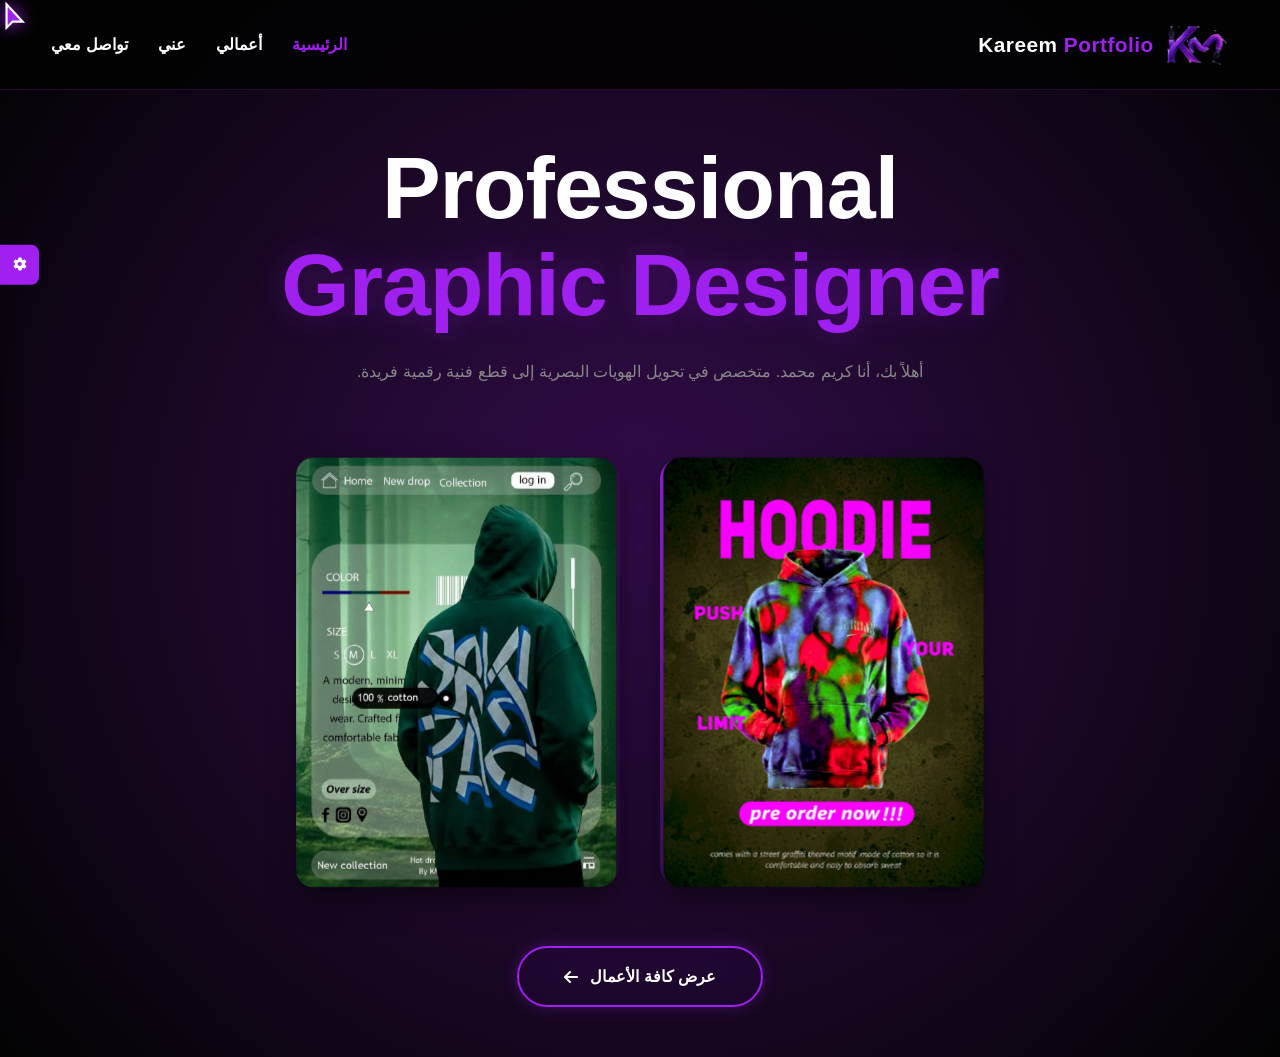
==== commit 1647be75: "Update index.html" ====
--- a/index.html
+++ b/index.html
@@ -63,7 +63,7 @@
             overflow-x: hidden;
         }
 
-        /* --- الماوس --- */
+        /* --- الماوس الموحد ديديناميكياً --- */
         #cursor-container {
             position: fixed;
             top: 0; left: 0;
@@ -81,7 +81,7 @@
         .cursor-arrow { width: 35px; height: 35px; filter: drop-shadow(0 0 8px var(--primary)); }
         #cursor-path { fill: var(--primary); stroke: #fff; stroke-width: 1.5px; }
 
-        /* --- ضبط هيدر الـ تباعد الحواف والمحاذاة --- */
+        /* --- شريط التنقل --- */
         nav {
             height: var(--nav-height);
             padding: 0 4%; 
@@ -123,9 +123,9 @@
         .nav-links a { color: var(--text-main); text-decoration: none; font-size: 1rem; font-weight: 600; transition: 0.3s; }
         .nav-links a:hover, .nav-links a.active { color: var(--primary); }
 
-        .menu-toggle { display: none; font-size: 1.5rem; color: var(--primary); cursor: pointer; }
-
-        /* --- الهيرو --- */
+        .menu-toggle { display: none; font-size: 1.5rem; color: var(--primary); cursor: pointer; z-index: 1001; }
+
+        /* --- الهيرو المطور --- */
         .hero {
             min-height: 100vh;
             padding: calc(var(--nav-height) + 50px) 5% 50px;
@@ -136,57 +136,92 @@
             text-align: center;
             background: radial-gradient(circle at 50% 50%, var(--primary-glow) 0%, var(--bg) 100%);
         }
-        .hero h1 { font-size: clamp(2.2rem, 8vw, 5rem); line-height: 1.2; max-width: 1000px; }
-        .highlight { color: var(--primary); text-shadow: 0 0 20px var(--primary-glow); }
-        .hero p { color: var(--text-dim); max-width: 600px; margin: 20px auto; font-size: clamp(0.9rem, 2vw, 1.1rem); }
-
-        /* --- معرض الأعمال --- */
+        .hero h1 { font-size: clamp(2.5rem, 8vw, 5.5rem); line-height: 1.1; max-width: 1000px; font-weight: 900; letter-spacing: -1px; }
+        .highlight { 
+            color: var(--primary); 
+            text-shadow: 0 0 30px var(--primary-glow);
+            animation: pulseGlow 3s infinite alternate;
+        }
+        .hero p { color: var(--text-dim); max-width: 650px; margin: 25px auto; font-size: clamp(1rem, 2.2vw, 1.2.5rem); font-weight: 500; }
+
+        @keyframes pulseGlow {
+            0% { text-shadow: 0 0 20px var(--primary-glow); }
+            100% { text-shadow: 0 0 40px var(--primary), 0 0 10px var(--primary); }
+        }
+
+        /* --- حاوية معرض الأعمال المحدث بنبض النيون --- */
         .showcase-container {
-            display: grid;
-            grid-template-columns: repeat(auto-fit, minmax(280px, 1fr));
-            gap: 25px;
+            display: flex;
+            justify-content: center;
+            gap: 40px;
             width: 100%;
-            max-width: 1100px;
-            margin-top: 40px;
-        }
+            max-width: 1000px;
+            margin-top: 50px;
+            perspective: 1000px; /* لتفعيل التأثير ثلاثي الأبعاد */
+        }
+
+        /* كادر النيون الدوار المتجاوب */
+        .neon-wrapper {
+            position: relative;
+            width: 320px;
+            aspect-ratio: 3/4;
+            border-radius: 20px;
+            padding: 3px; /* سمك خط النيون */
+            background: conic-gradient(from 0deg, transparent 50%, var(--primary) 100%);
+            animation: rotateNeon 4s linear infinite;
+            box-shadow: 0 10px 30px rgba(0,0,0,0.5);
+            transition: transform 0.1s ease-out;
+            transform-style: preserve-3d;
+        }
+
+        @keyframes rotateNeon {
+            100% { background-image: conic-gradient(from 360deg, transparent 50%, var(--primary) 100%); }
+        }
+
         .neon-card {
-            position: relative;
-            border-radius: 15px;
+            width: 100%;
+            height: 100%;
+            border-radius: 17px;
             overflow: hidden;
             background: var(--card-bg);
-            border: 1px solid rgba(160,32,240,0.1);
-            aspect-ratio: 3/4;
-        }
+            position: relative;
+            transform: translateZ(20px); /* دفع المحتوى للأمام في الفراغ ثلاثي الأبعاد */
+        }
+        
         .neon-card img {
-            width: 100%; height: 100%;
+            width: 100%; 
+            height: 100%;
             object-fit: cover;
-            transition: 0.6s cubic-bezier(0.4, 0, 0.2, 1);
-        }
-        .neon-card:hover img { transform: scale(1.08); filter: brightness(1.1); }
-
-        /* --- الأزرار --- */
-        .btn-container { margin-top: 50px; display: flex; justify-content: center; }
+            transition: 0.5s cubic-bezier(0.4, 0, 0.2, 1);
+            display: block;
+        }
+        .neon-wrapper:hover img { transform: scale(1.08) translateZ(30px); filter: brightness(1.15); }
+        .neon-wrapper:hover { box-shadow: 0 0 35px var(--primary); }
+
+        /* --- الأزرار المحدثة --- */
+        .btn-container { margin-top: 60px; display: flex; justify-content: center; }
         .view-more-btn {
-            position: relative; padding: 15px 40px;
+            position: relative; padding: 16px 45px;
             background: rgba(160, 32, 240, 0.05);
-            border: 1px solid var(--primary);
+            border: 2px solid var(--primary);
             color: var(--text-main);
             text-decoration: none;
-            font-weight: 600;
+            font-weight: 700;
             border-radius: 50px;
             overflow: hidden;
-            transition: 0.4s;
+            transition: 0.4s cubic-bezier(0.4, 0, 0.2, 1);
             backdrop-filter: blur(10px);
             display: flex; align-items: center; gap: 12px;
+            box-shadow: 0 0 15px var(--primary-glow);
         }
         .view-more-btn:hover {
             background: var(--primary);
-            box-shadow: 0 0 30px var(--primary-glow);
-            transform: translateY(-5px);
+            box-shadow: 0 0 35px var(--primary);
+            transform: translateY(-5px) scale(1.03);
             color: #fff;
         }
 
-        /* --- الإعدادات المحدثة --- */
+        /* --- لوحة الإعدادات الفنية --- */
         .settings-panel {
             position: fixed; left: -260px; top: 50%; transform: translateY(-50%);
             width: 260px; background: var(--card-bg); border: 1px solid var(--primary);
@@ -197,7 +232,7 @@
         #settingsToggle {
             position: absolute; right: -40px; top: 0; width: 40px; height: 40px;
             background: var(--primary); border: none; color: white; border-radius: 0 8px 8px 0;
-            cursor: pointer;
+            cursor: pointer; display: flex; align-items: center; justify-content: center;
         }
         .setting-row { margin-bottom: 15px; }
         .setting-btn {
@@ -207,6 +242,7 @@
             display: flex; justify-content: space-between; align-items: center;
         }
 
+        /* شاشات المحمول والتابلت اللمسية */
         @media (max-width: 1024px) {
             .menu-toggle { display: block; }
             .nav-links {
@@ -215,7 +251,8 @@
                 border-left: 1px solid var(--primary);
             }
             .nav-links.active { right: 0; }
-            .showcase-container { grid-template-columns: 1fr; max-width: 350px; }
+            .showcase-container { flex-direction: column; align-items: center; gap: 30px; }
+            .neon-wrapper { width: 290px; }
         }
     </style>
 </head>
@@ -238,7 +275,7 @@
         <div class="setting-row">
             <label style="font-size: 0.75rem; color: var(--text-dim);">وضع التركيز:</label>
             <button class="setting-btn" onclick="toggleFocusMode()">
-                <span>تشغيل الوضع</span>
+                <span id="focus-status">تشغيل الوضع</span>
                 <i class="fas fa-eye-slash"></i>
             </button>
         </div>
@@ -274,11 +311,17 @@
         <p data-aos="fade-up" data-aos-delay="200">أهلاً بك، أنا كريم محمد. متخصص في تحويل الهويات البصرية إلى قطع فنية رقمية فريدة.</p>
         
         <div class="showcase-container">
-            <div class="neon-card" data-aos="fade-up" data-aos-delay="300">
-                <img src="LAST/hoodie design.jpg" alt="Work 1">
+            <!-- الكارت الأول بالنيون الدوار والتأثير ثلاثي الأبعاد -->
+            <div class="neon-wrapper tilt-card" data-aos="zoom-in" data-aos-delay="300">
+                <div class="neon-card">
+                    <img src="LAST/hoodie design.jpg" alt="Work 1">
+                </div>
             </div>
-            <div class="neon-card" data-aos="fade-up" data-aos-delay="400">
-                <img src="LAST/Green HoOdy design 2.jpg" alt="Work 2">
+            <!-- الكارت الثاني بالنيون الدوار والتأثير ثلاثي الأبعاد -->
+            <div class="neon-wrapper tilt-card" data-aos="zoom-in" data-aos-delay="400">
+                <div class="neon-card">
+                    <img src="LAST/Green HoOdy design 2.jpg" alt="Work 2">
+                </div>
             </div>
         </div>
 
@@ -299,10 +342,12 @@
         const mobileMenuBtn = document.getElementById('mobile-menu-btn');
         const isMobile = window.matchMedia("(max-width: 1024px)").matches;
 
+        // تبديل شكل أيقونة الهامبرغر بسلاسة عند الفتح والإغلاق
         mobileMenuBtn.onclick = () => {
             navMenu.classList.toggle('active');
-            mobileMenuBtn.querySelector('i').classList.toggle('fa-bars');
-            mobileMenuBtn.querySelector('i').classList.toggle('fa-times');
+            const icon = mobileMenuBtn.querySelector('i');
+            icon.classList.toggle('fa-bars');
+            icon.classList.toggle('fa-times');
         };
 
         function toggleTheme() {
@@ -327,19 +372,35 @@
             }
         }
 
-        let isFocusEnabled = false;
+        // --- وضع التركيز الذكي المطور بـ Escape ---
+        let isFocusActive = false;
         function toggleFocusMode() {
-            if (!isFocusEnabled) {
-                alert("! هذا الوضع مخصص لصفحة المعرض لتركيز الانتباه على التصاميم");
-                return;
+            isFocusActive = !isFocusActive;
+            document.body.classList.toggle('focus-active');
+            const statusText = document.getElementById('focus-status');
+            statusText.innerText = isFocusActive ? "إلغاء وضع التركيز" : "تشغيل الوضع";
+            
+            if(isFocusActive) {
+                const escHandler = (e) => {
+                    if (e.key === 'Escape') {
+                        toggleFocusMode();
+                        document.removeEventListener('keydown', escHandler);
+                    }
+                };
+                document.addEventListener('keydown', escHandler);
             }
-            document.body.classList.toggle('focus-active');
-        }
-
+        }
+
+        // تحديث ألوان الموقع والنيون الدوار ديناميكياً 100%
         function updateSiteColor(color) {
             document.documentElement.style.setProperty('--primary', color);
             document.documentElement.style.setProperty('--primary-glow', color + '4d');
             localStorage.setItem('userThemeColor', color);
+            
+            // إعادة حقن الجراديانت الخاص بالنيون الدوار ليطابق خيار المستخدم الجديد فوراً
+            document.querySelectorAll('.neon-wrapper').forEach(wrapper => {
+                wrapper.style.backgroundImage = `conic-gradient(from 0deg, transparent 50%, ${color} 100%)`;
+            });
         }
 
         let currentCursorMode = localStorage.getItem('cursorMode') || 'arrow';
@@ -365,6 +426,25 @@
             document.addEventListener('mousemove', (e) => {
                 cursorContainer.style.transform = `translate(${e.clientX}px, ${e.clientY}px)`;
             });
+
+            // ميكانيكية التأثير ثلاثي الأبعاد المائل (3D Tilt Effect) للكروت عند حركة الماوس
+            const cards = document.querySelectorAll('.tilt-card');
+            cards.forEach(card => {
+                card.addEventListener('mousemove', (e) => {
+                    const rect = card.getBoundingClientRect();
+                    const x = e.clientX - rect.left;
+                    const y = e.clientY - rect.top;
+                    
+                    const rotateX = ((y / rect.height) - 0.5) * -20; // زاوية الالتفاف الأفقي
+                    const rotateY = ((x / rect.width) - 0.5) * 20;   // زاوية الالتفاف الرأسي
+                    
+                    card.style.transform = `rotateX(${rotateX}deg) rotateY(${rotateY}deg) scale(1.05)`;
+                });
+                
+                card.addEventListener('mouseleave', () => {
+                    card.style.transform = `rotateX(0deg) rotateY(0deg) scale(1)`;
+                });
+            });
         }
 
         window.addEventListener('DOMContentLoaded', () => {
@@ -372,8 +452,9 @@
             document.documentElement.setAttribute('data-theme', savedTheme);
             updateThemeUI(savedTheme);
 
-            const savedColor = localStorage.getItem('userThemeColor');
-            if (savedColor) updateSiteColor(savedColor);
+            const savedColor = localStorage.getItem('userThemeColor') || '#a020f0';
+            updateSiteColor(savedColor);
+            if(document.getElementById('fullColorPicker')) document.getElementById('fullColorPicker').value = savedColor;
             
             setCursor(currentCursorMode);
         });
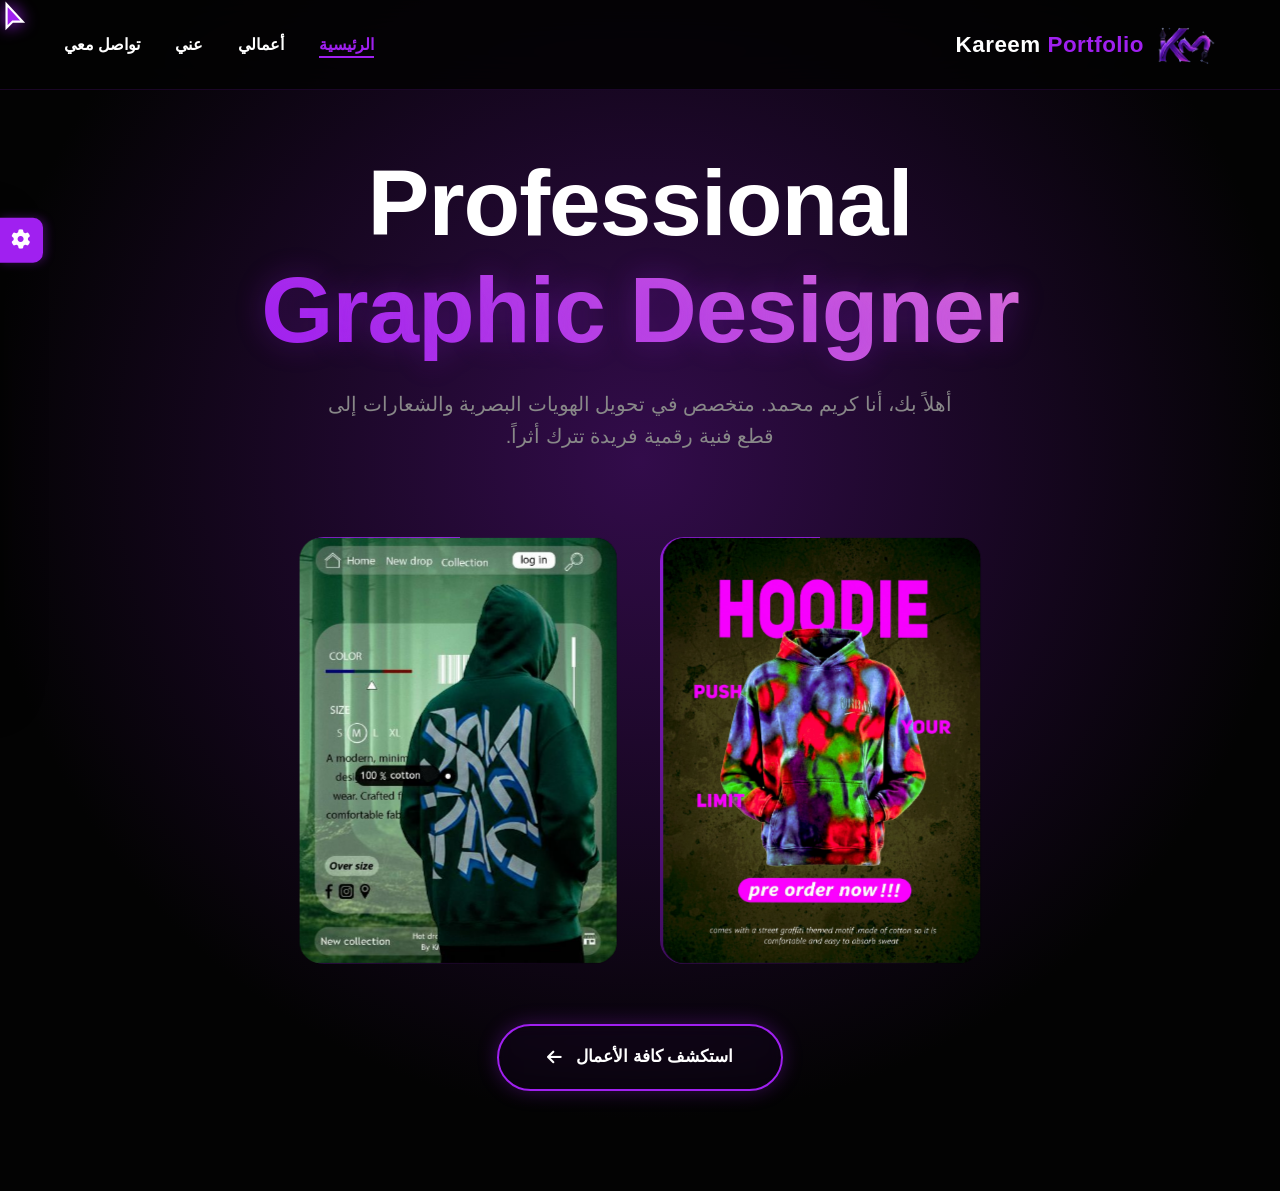
==== commit dba2c48b: "Refine UI styles and animations for better experience Updated various styles and animations for impr" ====
--- a/index.html
+++ b/index.html
@@ -24,32 +24,35 @@
             --primary-glow: rgba(160, 32, 240, 0.3);
             --text-main: #ffffff;
             --text-dim: #888;
-            --nav-bg: rgba(3, 3, 3, 0.9);
+            --nav-bg: rgba(3, 3, 3, 0.85);
             --nav-height: 90px; 
             --card-bg: #0a0a0a;
         }
 
         /* متغيرات الوضع الفاتح */
         [data-theme="light"] {
-            --bg: #f5f5f5;
-            --text-main: #1a1a1a;
-            --text-dim: #555;
-            --nav-bg: rgba(245, 245, 245, 0.9);
+            --bg: #f9f9f9;
+            --text-main: #111111;
+            --text-dim: #666;
+            --nav-bg: rgba(249, 249, 249, 0.85);
             --card-bg: #ffffff;
         }
 
-        /* وضع التركيز (Focus Mode) */
+        /* وضع التركيز (Focus Mode) بتأثير سينمائي مذهل */
         body.focus-active .showcase-container, 
         body.focus-active nav, 
         body.focus-active .btn-container,
         body.focus-active .hero p {
-            opacity: 0.05;
-            filter: blur(8px);
+            opacity: 0.08;
+            filter: blur(12px);
             pointer-events: none;
         }
-        body.focus-active .hero h1 { transform: scale(1.1); transition: 0.8s ease; }
-
-        * { margin: 0; padding: 0; box-sizing: border-box; transition: background-color 0.3s, color 0.3s; }
+        body.focus-active .hero h1 { 
+            transform: scale(1.15); 
+            text-shadow: 0 0 50px var(--primary);
+        }
+
+        * { margin: 0; padding: 0; box-sizing: border-box; transition: background-color 0.5s cubic-bezier(0.4, 0, 0.2, 1), color 0.5s; }
         
         @media (min-width: 1025px) {
             html.custom-cursor-active, html.custom-cursor-active * { cursor: none !important; }
@@ -63,28 +66,34 @@
             overflow-x: hidden;
         }
 
-        /* --- الماوس الموحد ديديناميكياً --- */
+        /* --- الماوس المطور بـ Magnetic Effect ناعم --- */
         #cursor-container {
             position: fixed;
             top: 0; left: 0;
             pointer-events: none;
             z-index: 100000;
-            transition: transform 0.08s ease-out;
+            transition: transform 0.1s cubic-bezier(0.25, 1, 0.5, 1);
             display: none;
         }
         .cursor-lens {
-            width: 50px; height: 50px;
-            border: 2px solid var(--text-main);
+            width: 45px; height: 45px;
+            border: 2px solid var(--primary);
             border-radius: 50%;
             mix-blend-mode: difference;
+            box-shadow: 0 0 15px var(--primary-glow);
+            animation: pulseCursor 2s infinite alternate;
+        }
+        @keyframes pulseCursor {
+            0% { transform: scale(1); }
+            100% { transform: scale(1.15); }
         }
         .cursor-arrow { width: 35px; height: 35px; filter: drop-shadow(0 0 8px var(--primary)); }
         #cursor-path { fill: var(--primary); stroke: #fff; stroke-width: 1.5px; }
 
-        /* --- شريط التنقل --- */
+        /* --- شريط التنقل الزجاجي المطور --- */
         nav {
             height: var(--nav-height);
-            padding: 0 4%; 
+            padding: 0 5%; 
             display: flex;
             justify-content: space-between;
             align-items: center;
@@ -92,167 +101,212 @@
             width: 100%;
             z-index: 1000;
             background: var(--nav-bg);
-            backdrop-filter: blur(15px);
-            border-bottom: 1px solid rgba(160, 32, 240, 0.2);
+            backdrop-filter: blur(20px);
+            -webkit-backdrop-filter: blur(20px);
+            border-bottom: 1px solid rgba(160, 32, 240, 0.15);
         }
 
         .logo-container { 
             display: flex; 
             align-items: center; 
-            gap: 10px; 
+            gap: 12px; 
             text-decoration: none;
         }
         
         .logo-img {
             display: block !important;
-            height: 65px; 
+            height: 60px; 
             width: auto;
             max-width: 260px; 
             object-fit: contain;
+            transition: transform 0.4s ease;
+        }
+        .logo-container:hover .logo-img {
+            transform: rotate(-8deg) scale(1.05);
         }
 
         .logo-text { 
-            font-size: 1.3rem; 
+            font-size: 1.4rem; 
             font-weight: 900; 
             color: var(--text-main); 
             letter-spacing: 0.5px;
             white-space: nowrap; 
         }
 
-        .nav-links { display: flex; gap: 30px; list-style: none; }
-        .nav-links a { color: var(--text-main); text-decoration: none; font-size: 1rem; font-weight: 600; transition: 0.3s; }
+        .nav-links { display: flex; gap: 35px; list-style: none; }
+        .nav-links a { 
+            color: var(--text-main); 
+            text-decoration: none; 
+            font-size: 1rem; 
+            font-weight: 600; 
+            position: relative;
+            padding: 5px 0;
+        }
+        /* أنيميشن الخط السفلي تحت أزرار القائمة */
+        .nav-links a::after {
+            content: '';
+            position: absolute;
+            bottom: 0; left: 0;
+            width: 0; height: 2px;
+            background: var(--primary);
+            transition: width 0.3s ease;
+        }
+        .nav-links a:hover::after, .nav-links a.active::after { width: 100%; }
         .nav-links a:hover, .nav-links a.active { color: var(--primary); }
 
-        .menu-toggle { display: none; font-size: 1.5rem; color: var(--primary); cursor: pointer; z-index: 1001; }
-
-        /* --- الهيرو المطور --- */
+        .menu-toggle { display: none; font-size: 1.6rem; color: var(--primary); cursor: pointer; transition: 0.3s; }
+
+        /* --- الهيرو الفاخر مع تأثير التدرج النبضي --- */
         .hero {
             min-height: 100vh;
-            padding: calc(var(--nav-height) + 50px) 5% 50px;
+            padding: calc(var(--nav-height) + 60px) 5% 60px;
             display: flex;
             flex-direction: column;
             align-items: center;
             justify-content: center;
             text-align: center;
-            background: radial-gradient(circle at 50% 50%, var(--primary-glow) 0%, var(--bg) 100%);
-        }
-        .hero h1 { font-size: clamp(2.5rem, 8vw, 5.5rem); line-height: 1.1; max-width: 1000px; font-weight: 900; letter-spacing: -1px; }
+            background: radial-gradient(circle at 50% 40%, var(--primary-glow) 0%, var(--bg) 70%);
+            position: relative;
+        }
+        .hero h1 { 
+            font-size: clamp(2.8rem, 8vw, 5.8rem); 
+            line-height: 1.15; 
+            max-width: 1000px; 
+            font-weight: 900; 
+            letter-spacing: -1px;
+            transition: transform 0.5s cubic-bezier(0.175, 0.885, 0.32, 1.275);
+        }
         .highlight { 
             color: var(--primary); 
             text-shadow: 0 0 30px var(--primary-glow);
-            animation: pulseGlow 3s infinite alternate;
-        }
-        .hero p { color: var(--text-dim); max-width: 650px; margin: 25px auto; font-size: clamp(1rem, 2.2vw, 1.2.5rem); font-weight: 500; }
-
-        @keyframes pulseGlow {
-            0% { text-shadow: 0 0 20px var(--primary-glow); }
-            100% { text-shadow: 0 0 40px var(--primary), 0 0 10px var(--primary); }
-        }
-
-        /* --- حاوية معرض الأعمال المحدث بنبض النيون --- */
+            background: linear-gradient(45deg, var(--primary), #da70d6);
+            -webkit-background-clip: text;
+            -webkit-text-fill-color: transparent;
+            display: inline-block;
+        }
+        .hero p { color: var(--text-dim); max-width: 650px; margin: 25px auto; font-size: clamp(1rem, 2.2vw, 1.25rem); font-weight: 500; }
+
+        /* --- حاوية معرض الأعمال المحدثة بنظام الكروت المتفاعلة ثلاثية الأبعاد --- */
         .showcase-container {
             display: flex;
             justify-content: center;
+            flex-wrap: wrap;
             gap: 40px;
             width: 100%;
-            max-width: 1000px;
-            margin-top: 50px;
-            perspective: 1000px; /* لتفعيل التأثير ثلاثي الأبعاد */
-        }
-
-        /* كادر النيون الدوار المتجاوب */
-        .neon-wrapper {
+            max-width: 1100px;
+            margin-top: 60px;
+            perspective: 2000px; /* تفعيل البُعد الثالث الحقيقي */
+        }
+
+        /* كادر النيون الدوار المتطور */
+        .neon-glow-wrapper {
             position: relative;
             width: 320px;
             aspect-ratio: 3/4;
-            border-radius: 20px;
+            border-radius: 24px;
             padding: 3px; /* سمك خط النيون */
-            background: conic-gradient(from 0deg, transparent 50%, var(--primary) 100%);
-            animation: rotateNeon 4s linear infinite;
-            box-shadow: 0 10px 30px rgba(0,0,0,0.5);
-            transition: transform 0.1s ease-out;
+            background: conic-gradient(from 0deg, transparent 40%, var(--primary) 100%);
+            animation: rotateNeon 3.5s linear infinite;
+            transition: transform 0.2s cubic-bezier(0.25, 1, 0.5, 1), box-shadow 0.3s ease;
             transform-style: preserve-3d;
         }
 
         @keyframes rotateNeon {
-            100% { background-image: conic-gradient(from 360deg, transparent 50%, var(--primary) 100%); }
+            100% { background-image: conic-gradient(from 360deg, transparent 40%, var(--primary) 100%); }
         }
 
         .neon-card {
             width: 100%;
             height: 100%;
-            border-radius: 17px;
+            border-radius: 21px;
             overflow: hidden;
             background: var(--card-bg);
             position: relative;
-            transform: translateZ(20px); /* دفع المحتوى للأمام في الفراغ ثلاثي الأبعاد */
+            transform: translateZ(20px); /* دفع الصورة للأمام لخلق عمق بصري رائع */
+            box-shadow: inset 0 0 20px rgba(0, 0, 0, 0.6);
         }
         
         .neon-card img {
             width: 100%; 
             height: 100%;
             object-fit: cover;
-            transition: 0.5s cubic-bezier(0.4, 0, 0.2, 1);
+            transition: transform 0.5s cubic-bezier(0.25, 1, 0.5, 1), filter 0.3s;
             display: block;
         }
-        .neon-wrapper:hover img { transform: scale(1.08) translateZ(30px); filter: brightness(1.15); }
-        .neon-wrapper:hover { box-shadow: 0 0 35px var(--primary); }
-
-        /* --- الأزرار المحدثة --- */
+        
+        /* تلميع وبث طاقة النيون عند التمرير بالماوس */
+        .neon-glow-wrapper:hover {
+            box-shadow: 0 0 45px var(--primary);
+        }
+        .neon-glow-wrapper:hover img { 
+            transform: scale(1.08); 
+            filter: brightness(1.15) contrast(1.05); 
+        }
+
+        /* --- الأزرار الفاخرة بأنيميشن النبض السهمي --- */
         .btn-container { margin-top: 60px; display: flex; justify-content: center; }
         .view-more-btn {
-            position: relative; padding: 16px 45px;
-            background: rgba(160, 32, 240, 0.05);
+            position: relative; padding: 18px 48px;
+            background: rgba(160, 32, 240, 0.04);
             border: 2px solid var(--primary);
             color: var(--text-main);
             text-decoration: none;
             font-weight: 700;
+            font-size: 1.05rem;
             border-radius: 50px;
             overflow: hidden;
-            transition: 0.4s cubic-bezier(0.4, 0, 0.2, 1);
+            transition: 0.4s cubic-bezier(0.175, 0.885, 0.32, 1.275);
             backdrop-filter: blur(10px);
-            display: flex; align-items: center; gap: 12px;
-            box-shadow: 0 0 15px var(--primary-glow);
-        }
+            display: flex; align-items: center; gap: 14px;
+            box-shadow: 0 0 20px var(--primary-glow);
+        }
+        .view-more-btn i { transition: transform 0.3s ease; }
+        
         .view-more-btn:hover {
             background: var(--primary);
-            box-shadow: 0 0 35px var(--primary);
-            transform: translateY(-5px) scale(1.03);
+            box-shadow: 0 0 40px var(--primary);
+            transform: translateY(-6px) scale(1.02);
             color: #fff;
         }
-
-        /* --- لوحة الإعدادات الفنية --- */
+        .view-more-btn:hover i { transform: translateX(-6px); } /* حركة تفاعلية للسهم نحو اليمين واليسار */
+
+        /* --- لوحة الإعدادات العصرية --- */
         .settings-panel {
-            position: fixed; left: -260px; top: 50%; transform: translateY(-50%);
-            width: 260px; background: var(--card-bg); border: 1px solid var(--primary);
-            padding: 20px; z-index: 10001; transition: 0.4s; border-radius: 0 15px 15px 0;
-            box-shadow: 0 0 20px rgba(0,0,0,0.5);
+            position: fixed; left: -280px; top: 50%; transform: translateY(-50%);
+            width: 280px; background: var(--card-bg); border: 2px solid var(--primary);
+            padding: 25px; z-index: 10001; transition: 0.5s cubic-bezier(0.77, 0, 0.175, 1); border-radius: 0 20px 20px 0;
+            box-shadow: 0 10px 40px rgba(0,0,0,0.6);
         }
         .settings-panel.active { left: 0; }
         #settingsToggle {
-            position: absolute; right: -40px; top: 0; width: 40px; height: 40px;
-            background: var(--primary); border: none; color: white; border-radius: 0 8px 8px 0;
-            cursor: pointer; display: flex; align-items: center; justify-content: center;
-        }
-        .setting-row { margin-bottom: 15px; }
+            position: absolute; right: -45px; top: 0; width: 45px; height: 45px;
+            background: var(--primary); border: none; color: white; border-radius: 0 10px 10px 0;
+            cursor: pointer; display: flex; align-items: center; justify-content: center; font-size: 1.2rem;
+            box-shadow: 3px 0 10px var(--primary-glow);
+        }
+        #settingsToggle i { animation: spinCog 6s linear infinite; }
+        @keyframes spinCog { 100% { transform: rotate(360deg); } }
+        
+        .setting-row { margin-bottom: 20px; }
         .setting-btn {
-            width: 100%; padding: 8px; background: rgba(160,32,240,0.1); 
-            border: 1px solid var(--primary); color: var(--text-main);
-            border-radius: 5px; cursor: pointer; font-size: 0.8rem;
-            display: flex; justify-content: space-between; align-items: center;
-        }
-
-        /* شاشات المحمول والتابلت اللمسية */
+            width: 100%; padding: 10px 14px; background: rgba(160,32,240,0.08); 
+            border: 1px solid rgba(160,32,240,0.4); color: var(--text-main);
+            border-radius: 8px; cursor: pointer; font-size: 0.85rem; font-weight: 600;
+            display: flex; justify-content: space-between; align-items: center; transition: 0.3s;
+        }
+        .setting-btn:hover { background: rgba(160,32,240,0.2); border-color: var(--primary); }
+
+        /* الشاشات اللمسية والمحمول */
         @media (max-width: 1024px) {
             .menu-toggle { display: block; }
             .nav-links {
-                position: fixed; top: var(--nav-height); right: -100%; width: 80%; height: 100vh;
-                background: var(--bg); flex-direction: column; padding: 50px 30px; transition: 0.4s;
-                border-left: 1px solid var(--primary);
+                position: fixed; top: var(--nav-height); right: -100%; width: 75%; height: calc(100vh - var(--nav-height));
+                background: var(--nav-bg); flex-direction: column; padding: 40px 30px; transition: 0.4s cubic-bezier(0.77, 0, 0.175, 1);
+                border-left: 1px solid rgba(160, 32, 240, 0.2); backdrop-filter: blur(25px);
             }
             .nav-links.active { right: 0; }
-            .showcase-container { flex-direction: column; align-items: center; gap: 30px; }
-            .neon-wrapper { width: 290px; }
+            .showcase-container { flex-direction: column; align-items: center; gap: 35px; }
+            .neon-glow-wrapper { width: 300px; }
         }
     </style>
 </head>
@@ -260,12 +314,13 @@
 
     <div id="cursor-container"></div>
 
+    <!-- لوحة التخصيص والتحكم الذكي -->
     <div id="settingsPanel" class="settings-panel">
         <button id="settingsToggle"><i class="fas fa-cog"></i></button>
-        <h4 style="color: var(--primary); margin-bottom: 15px;">تخصيص الواجهة</h4>
+        <h3 style="color: var(--primary); margin-bottom: 20px; font-weight: 800; font-size: 1.1rem;">تخصيص التجربة البصرية</h3>
         
         <div class="setting-row">
-            <label style="font-size: 0.75rem; color: var(--text-dim);">النمط العام:</label>
+            <label style="font-size: 0.8rem; color: var(--text-dim); display:block; margin-bottom:5px;">مظهر الواجهة:</label>
             <button class="setting-btn" onclick="toggleTheme()">
                 <span id="theme-text">الوضع الداكن</span>
                 <i id="theme-icon" class="fas fa-moon"></i>
@@ -273,25 +328,26 @@
         </div>
 
         <div class="setting-row">
-            <label style="font-size: 0.75rem; color: var(--text-dim);">وضع التركيز:</label>
+            <label style="font-size: 0.8rem; color: var(--text-dim); display:block; margin-bottom:5px;">التركيز السينمائي (Esc للإلغاء):</label>
             <button class="setting-btn" onclick="toggleFocusMode()">
-                <span id="focus-status">تشغيل الوضع</span>
+                <span id="focus-status">تفعيل الوضع</span>
                 <i class="fas fa-eye-slash"></i>
             </button>
         </div>
 
         <div class="setting-row">
-            <label style="font-size: 0.75rem; color: var(--text-dim);">لون الثيم:</label>
-            <input type="color" id="fullColorPicker" style="width:100%; height:30px; border:none; background:none; cursor:pointer;" oninput="updateSiteColor(this.value)">
+            <label style="font-size: 0.8rem; color: var(--text-dim); display:block; margin-bottom:5px;">اللون السحري المحرك:</label>
+            <input type="color" id="fullColorPicker" style="width:100%; height:35px; border:none; background:none; cursor:pointer;" oninput="updateSiteColor(this.value)">
         </div>
 
         <div id="desktop-only-settings">
-            <label style="font-size: 0.75rem; color: var(--text-dim);">شكل الماوس:</label>
-            <div onclick="setCursor('arrow')" style="cursor:pointer; padding:8px; background:rgba(160,32,240,0.05); margin-top:5px; border-radius:5px; font-size:0.8rem;">سهم نيون</div>
-            <div onclick="setCursor('lens')" style="cursor:pointer; padding:8px; background:rgba(160,32,240,0.05); margin-top:5px; border-radius:5px; font-size:0.8rem;">عدسة عاكسة</div>
+            <label style="font-size: 0.8rem; color: var(--text-dim); display:block; margin-bottom:5px;">شكل المؤشر:</label>
+            <div onclick="setCursor('arrow')" style="cursor:pointer; padding:10px; background:rgba(160,32,240,0.05); margin-top:5px; border-radius:8px; font-size:0.8rem; font-weight:600; border:1px solid transparent;" class="cursor-opt">✨ سهم نيون تطلّعي</div>
+            <div onclick="setCursor('lens')" style="cursor:pointer; padding:10px; background:rgba(160,32,240,0.05); margin-top:5px; border-radius:8px; font-size:0.8rem; font-weight:600; border:1px solid transparent;" class="cursor-opt">🎯 عدسة التركيز المغناطيسية</div>
         </div>
     </div>
 
+    <!-- الهيدر أو شريط التنقل المتجاوب -->
     <nav>
         <a href="index.html" class="logo-container">
             <img src="LAST/logo.png" alt="Kareem Logo" class="logo-img">
@@ -306,28 +362,29 @@
         </ul>
     </nav>
 
+    <!-- قسم الهيرو الترحيبي العريض -->
     <section class="hero">
-        <h1 data-aos="fade-up">Professional <br> <span class="highlight">Graphic Designer</span></h1>
-        <p data-aos="fade-up" data-aos-delay="200">أهلاً بك، أنا كريم محمد. متخصص في تحويل الهويات البصرية إلى قطع فنية رقمية فريدة.</p>
+        <h1 data-aos="zoom-out" data-aos-duration="1000">Professional <br> <span class="highlight">Graphic Designer</span></h1>
+        <p data-aos="fade-up" data-aos-delay="250">أهلاً بك، أنا كريم محمد. متخصص في تحويل الهويات البصرية والشعارات إلى قطع فنية رقمية فريدة تترك أثراً.</p>
         
         <div class="showcase-container">
-            <!-- الكارت الأول بالنيون الدوار والتأثير ثلاثي الأبعاد -->
-            <div class="neon-wrapper tilt-card" data-aos="zoom-in" data-aos-delay="300">
+            <!-- كارت تصميم الهودي الأول (بالمحاذاة ثلاثية الأبعاد) -->
+            <div class="neon-glow-wrapper tilt-interactive-card" data-aos="fade-up" data-aos-delay="400">
                 <div class="neon-card">
                     <img src="LAST/hoodie design.jpg" alt="Work 1">
                 </div>
             </div>
-            <!-- الكارت الثاني بالنيون الدوار والتأثير ثلاثي الأبعاد -->
-            <div class="neon-wrapper tilt-card" data-aos="zoom-in" data-aos-delay="400">
+            <!-- كارت تصميم الهودي الثاني -->
+            <div class="neon-glow-wrapper tilt-interactive-card" data-aos="fade-up" data-aos-delay="550">
                 <div class="neon-card">
                     <img src="LAST/Green HoOdy design 2.jpg" alt="Work 2">
                 </div>
             </div>
         </div>
 
-        <div class="btn-container" data-aos="fade-up" data-aos-delay="500">
+        <div class="btn-container" data-aos="fade-up" data-aos-delay="700">
             <a href="works.html" class="view-more-btn">
-                <span>عرض كافة الأعمال</span>
+                <span>استكشف كافة الأعمال</span>
                 <i class="fas fa-arrow-left"></i>
             </a>
         </div>
@@ -335,27 +392,27 @@
 
     <script src="https://unpkg.com/aos@2.3.1/dist/aos.js"></script>
     <script>
-        AOS.init({ duration: 800, once: true });
+        AOS.init({ duration: 900, once: true, offset: 50 });
 
         const cursorContainer = document.getElementById('cursor-container');
         const navMenu = document.getElementById('nav-menu');
         const mobileMenuBtn = document.getElementById('mobile-menu-btn');
-        const isMobile = window.matchMedia("(max-width: 1024px)").matches;
-
-        // تبديل شكل أيقونة الهامبرغر بسلاسة عند الفتح والإغلاق
+        const isMobileDevice = window.matchMedia("(max-width: 1024px)").matches;
+
+        // ميكانيكية تبديل شكل زر الهامبرغر إلى (X) في الهواتف تلقائياً وبسلاسة
         mobileMenuBtn.onclick = () => {
             navMenu.classList.toggle('active');
-            const icon = mobileMenuBtn.querySelector('i');
-            icon.classList.toggle('fa-bars');
-            icon.classList.toggle('fa-times');
+            const iconElement = mobileMenuBtn.querySelector('i');
+            iconElement.classList.toggle('fa-bars');
+            iconElement.classList.toggle('fa-times');
         };
 
         function toggleTheme() {
-            const html = document.documentElement;
-            const currentTheme = html.getAttribute('data-theme');
+            const htmlElement = document.documentElement;
+            const currentTheme = htmlElement.getAttribute('data-theme');
             const targetTheme = currentTheme === 'light' ? 'dark' : 'light';
             
-            html.setAttribute('data-theme', targetTheme);
+            htmlElement.setAttribute('data-theme', targetTheme);
             localStorage.setItem('theme', targetTheme);
             updateThemeUI(targetTheme);
         }
@@ -372,41 +429,40 @@
             }
         }
 
-        // --- وضع التركيز الذكي المطور بـ Escape ---
+        // --- ميكانيكية وضع التركيز المتكاملة المحدثة بـ Escape ---
         let isFocusActive = false;
         function toggleFocusMode() {
             isFocusActive = !isFocusActive;
             document.body.classList.toggle('focus-active');
             const statusText = document.getElementById('focus-status');
-            statusText.innerText = isFocusActive ? "إلغاء وضع التركيز" : "تشغيل الوضع";
+            statusText.innerText = isFocusActive ? "تعطيل وضع التركيز" : "تفعيل الوضع";
             
             if(isFocusActive) {
-                const escHandler = (e) => {
+                const escPressHandler = (e) => {
                     if (e.key === 'Escape') {
                         toggleFocusMode();
-                        document.removeEventListener('keydown', escHandler);
+                        document.removeEventListener('keydown', escPressHandler);
                     }
                 };
-                document.addEventListener('keydown', escHandler);
+                document.addEventListener('keydown', escPressHandler);
             }
         }
 
-        // تحديث ألوان الموقع والنيون الدوار ديناميكياً 100%
+        // تحديث حي وفوري للألوان بما فيها التدرج المخروطي للنيون الدوار بدون ريفريش
         function updateSiteColor(color) {
             document.documentElement.style.setProperty('--primary', color);
             document.documentElement.style.setProperty('--primary-glow', color + '4d');
             localStorage.setItem('userThemeColor', color);
             
-            // إعادة حقن الجراديانت الخاص بالنيون الدوار ليطابق خيار المستخدم الجديد فوراً
-            document.querySelectorAll('.neon-wrapper').forEach(wrapper => {
-                wrapper.style.backgroundImage = `conic-gradient(from 0deg, transparent 50%, ${color} 100%)`;
+            document.querySelectorAll('.neon-glow-wrapper').forEach(wrapper => {
+                wrapper.style.backgroundImage = `conic-gradient(from 0deg, transparent 40%, ${color} 100%)`;
             });
         }
 
         let currentCursorMode = localStorage.getItem('cursorMode') || 'arrow';
 
         function setCursor(mode) {
-            if (isMobile) return;
+            if (isMobileDevice) return;
             currentCursorMode = mode;
             localStorage.setItem('cursorMode', mode);
             document.documentElement.classList.add('custom-cursor-active');
@@ -422,31 +478,33 @@
             }
         }
 
-        if (!isMobile) {
+        // التحكم في حركة الماوس وتأثيرات الإمالة ثلاثية الأبعاد (3D Parallax Tilt) للكروت
+        if (!isMobileDevice) {
             document.addEventListener('mousemove', (e) => {
-                cursorContainer.style.transform = `translate(${e.clientX}px, ${e.clientY}px)`;
+                cursorContainer.style.transform = `translate3d(${e.clientX}px, ${e.clientY}px, 0)`;
             });
 
-            // ميكانيكية التأثير ثلاثي الأبعاد المائل (3D Tilt Effect) للكروت عند حركة الماوس
-            const cards = document.querySelectorAll('.tilt-card');
-            cards.forEach(card => {
+            const interactiveCards = document.querySelectorAll('.tilt-interactive-card');
+            interactiveCards.forEach(card => {
                 card.addEventListener('mousemove', (e) => {
-                    const rect = card.getBoundingClientRect();
-                    const x = e.clientX - rect.left;
-                    const y = e.clientY - rect.top;
+                    const boundingBox = card.getBoundingClientRect();
+                    const currentX = e.clientX - boundingBox.left;
+                    const currentY = e.clientY - boundingBox.top;
                     
-                    const rotateX = ((y / rect.height) - 0.5) * -20; // زاوية الالتفاف الأفقي
-                    const rotateY = ((x / rect.width) - 0.5) * 20;   // زاوية الالتفاف الرأسي
+                    // حساب زوايا الدوران بناء على موقع الماوس لتعطي إيحاء عمق سينمائي ثلاثي الأبعاد
+                    const rotateAxisX = ((currentY / boundingBox.height) - 0.5) * -25; 
+                    const rotateAxisY = ((currentX / boundingBox.width) - 0.5) * 25;   
                     
-                    card.style.transform = `rotateX(${rotateX}deg) rotateY(${rotateY}deg) scale(1.05)`;
+                    card.style.transform = `rotateX(${rotateAxisX}deg) rotateY(${rotateAxisY}deg) scale3d(1.06, 1.06, 1.06)`;
                 });
                 
                 card.addEventListener('mouseleave', () => {
-                    card.style.transform = `rotateX(0deg) rotateY(0deg) scale(1)`;
+                    card.style.transform = `rotateX(0deg) rotateY(0deg) scale3d(1, 1, 1)`;
                 });
             });
         }
 
+        // استعادة التفضيلات المحفوظة عند التحميل مباشرة
         window.addEventListener('DOMContentLoaded', () => {
             const savedTheme = localStorage.getItem('theme') || 'dark';
             document.documentElement.setAttribute('data-theme', savedTheme);
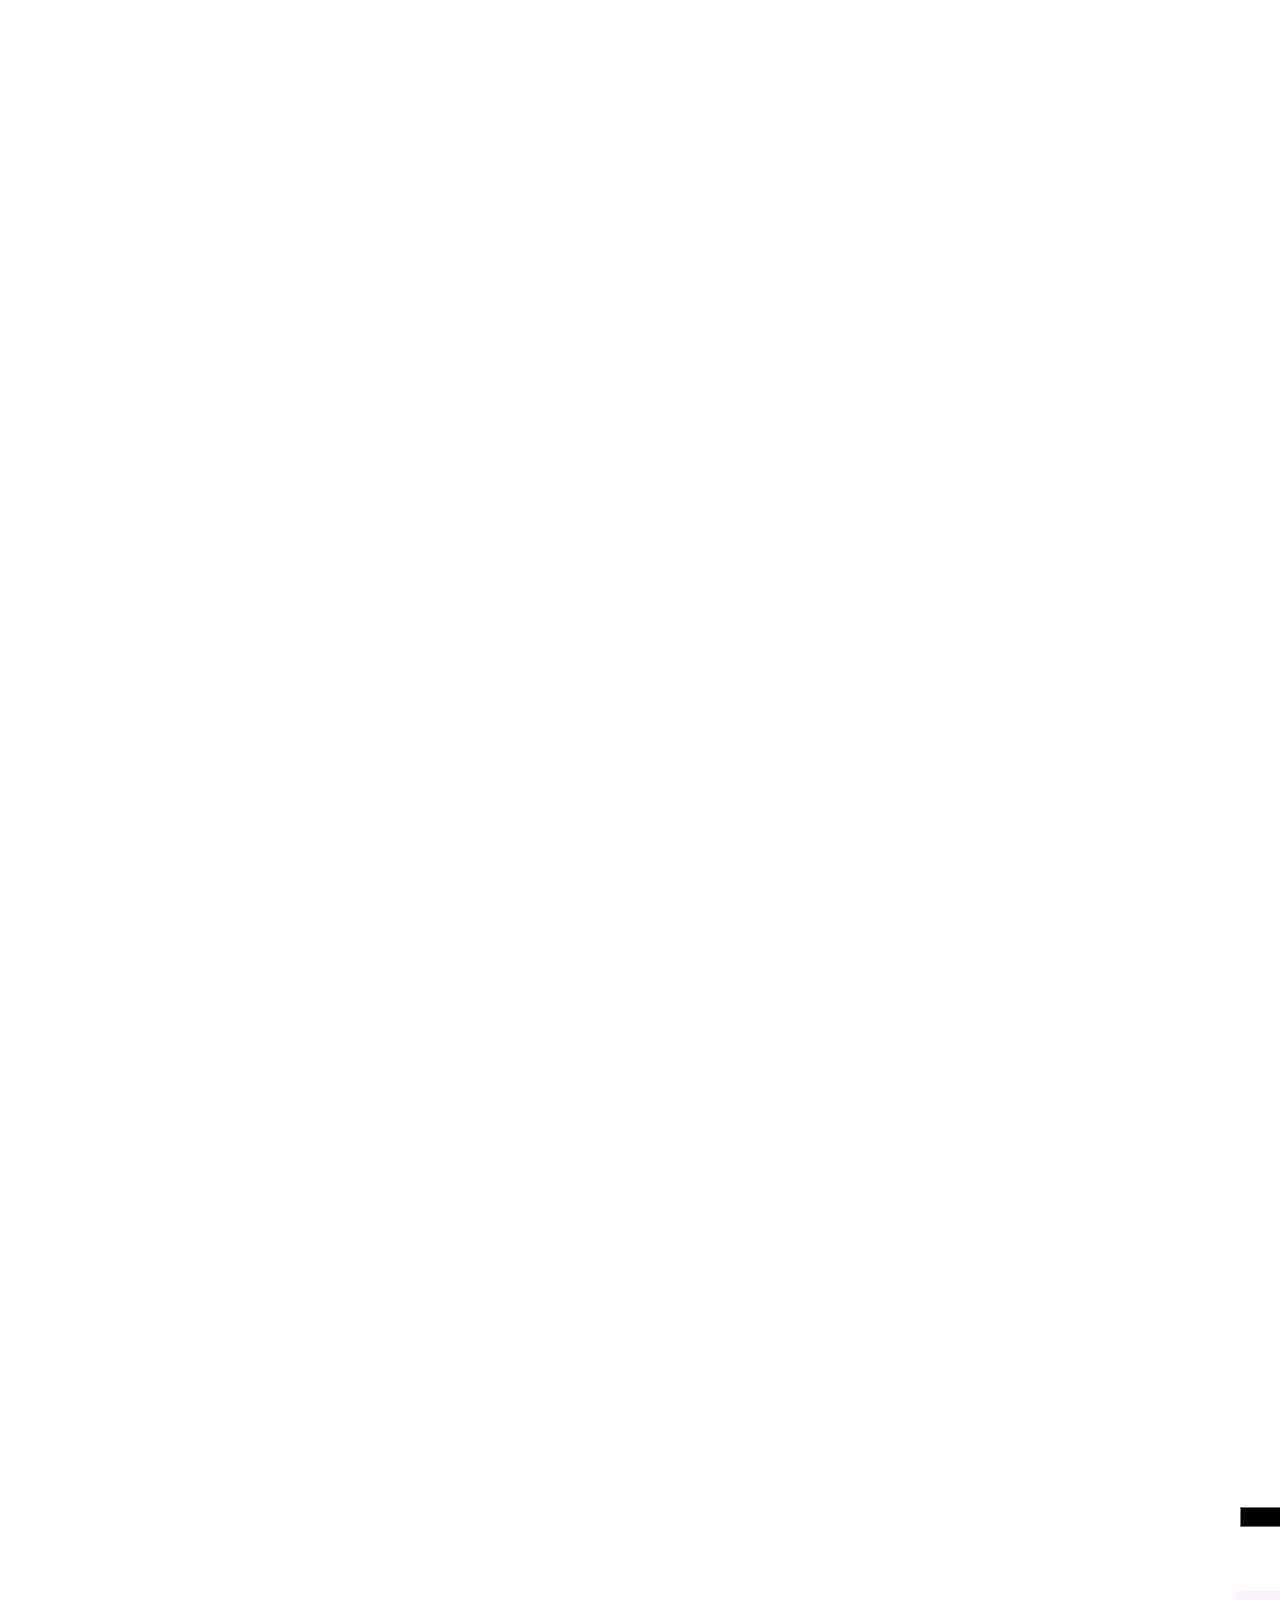
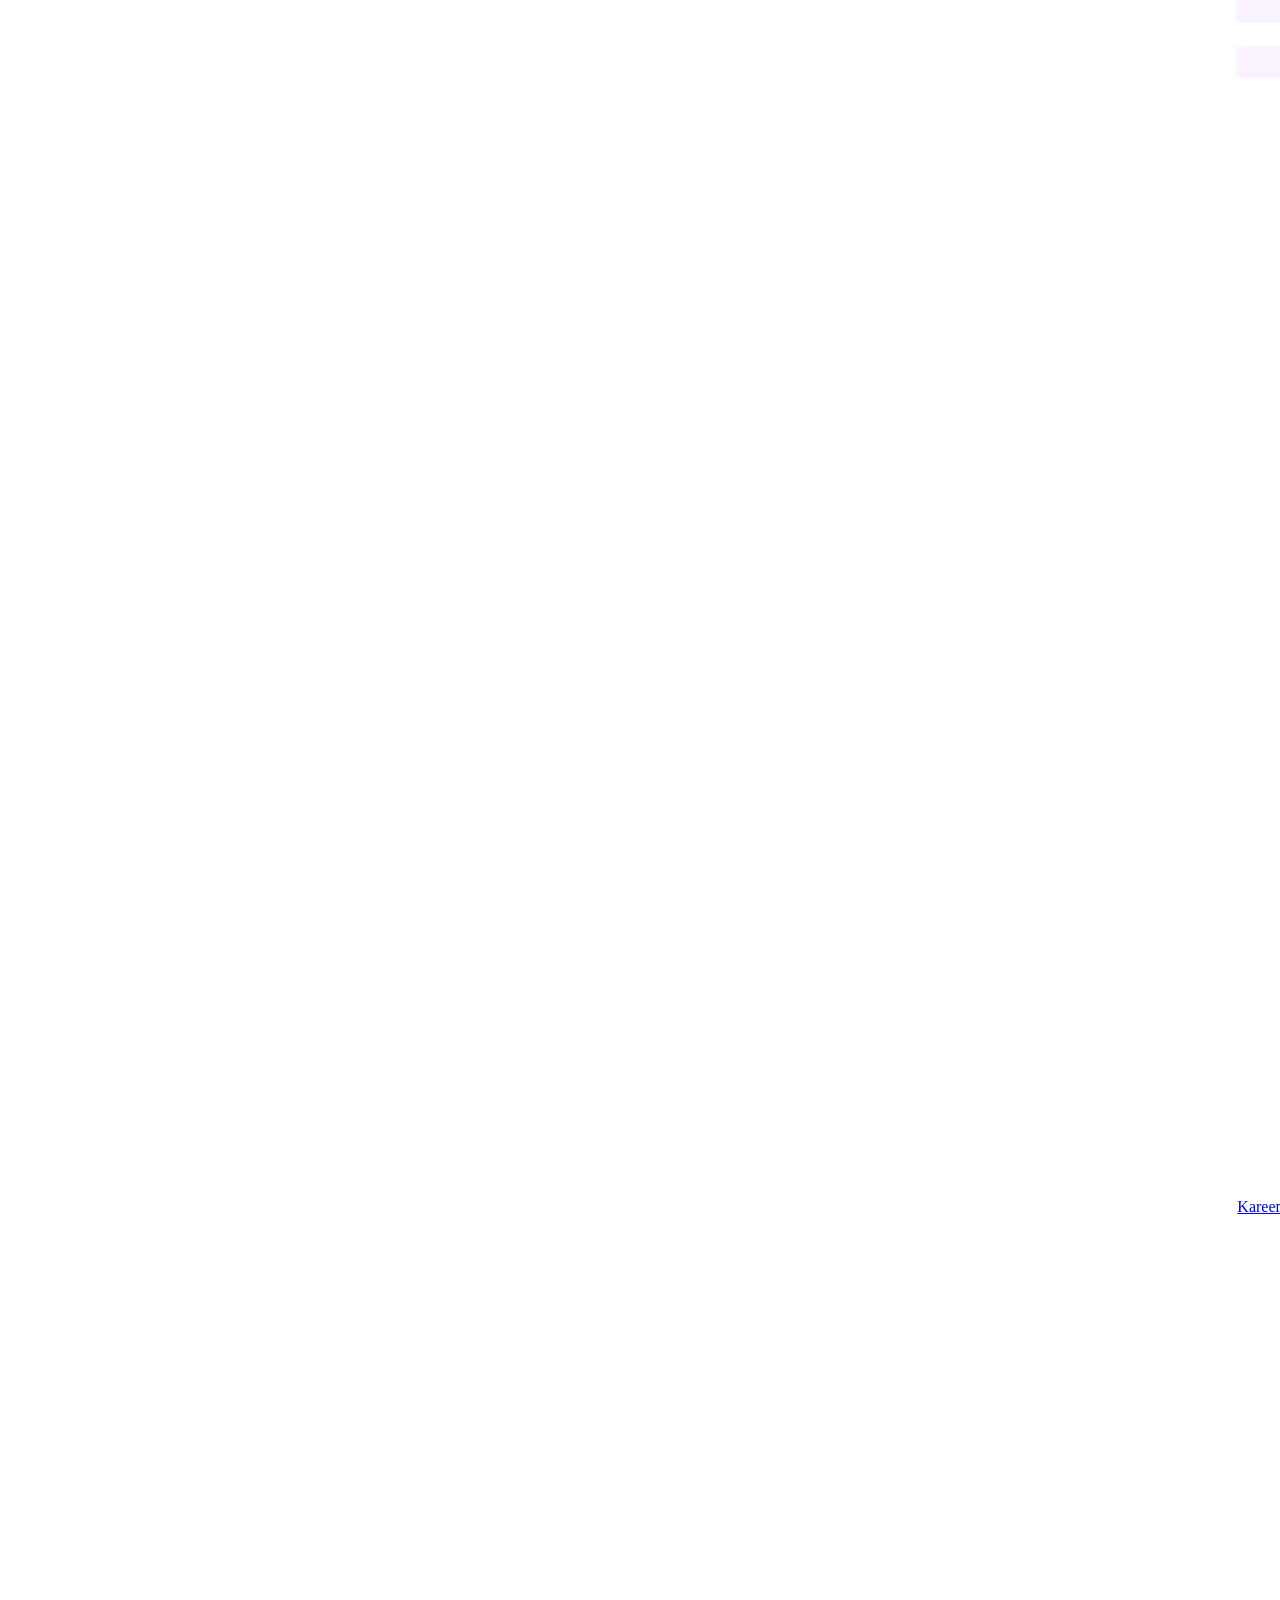
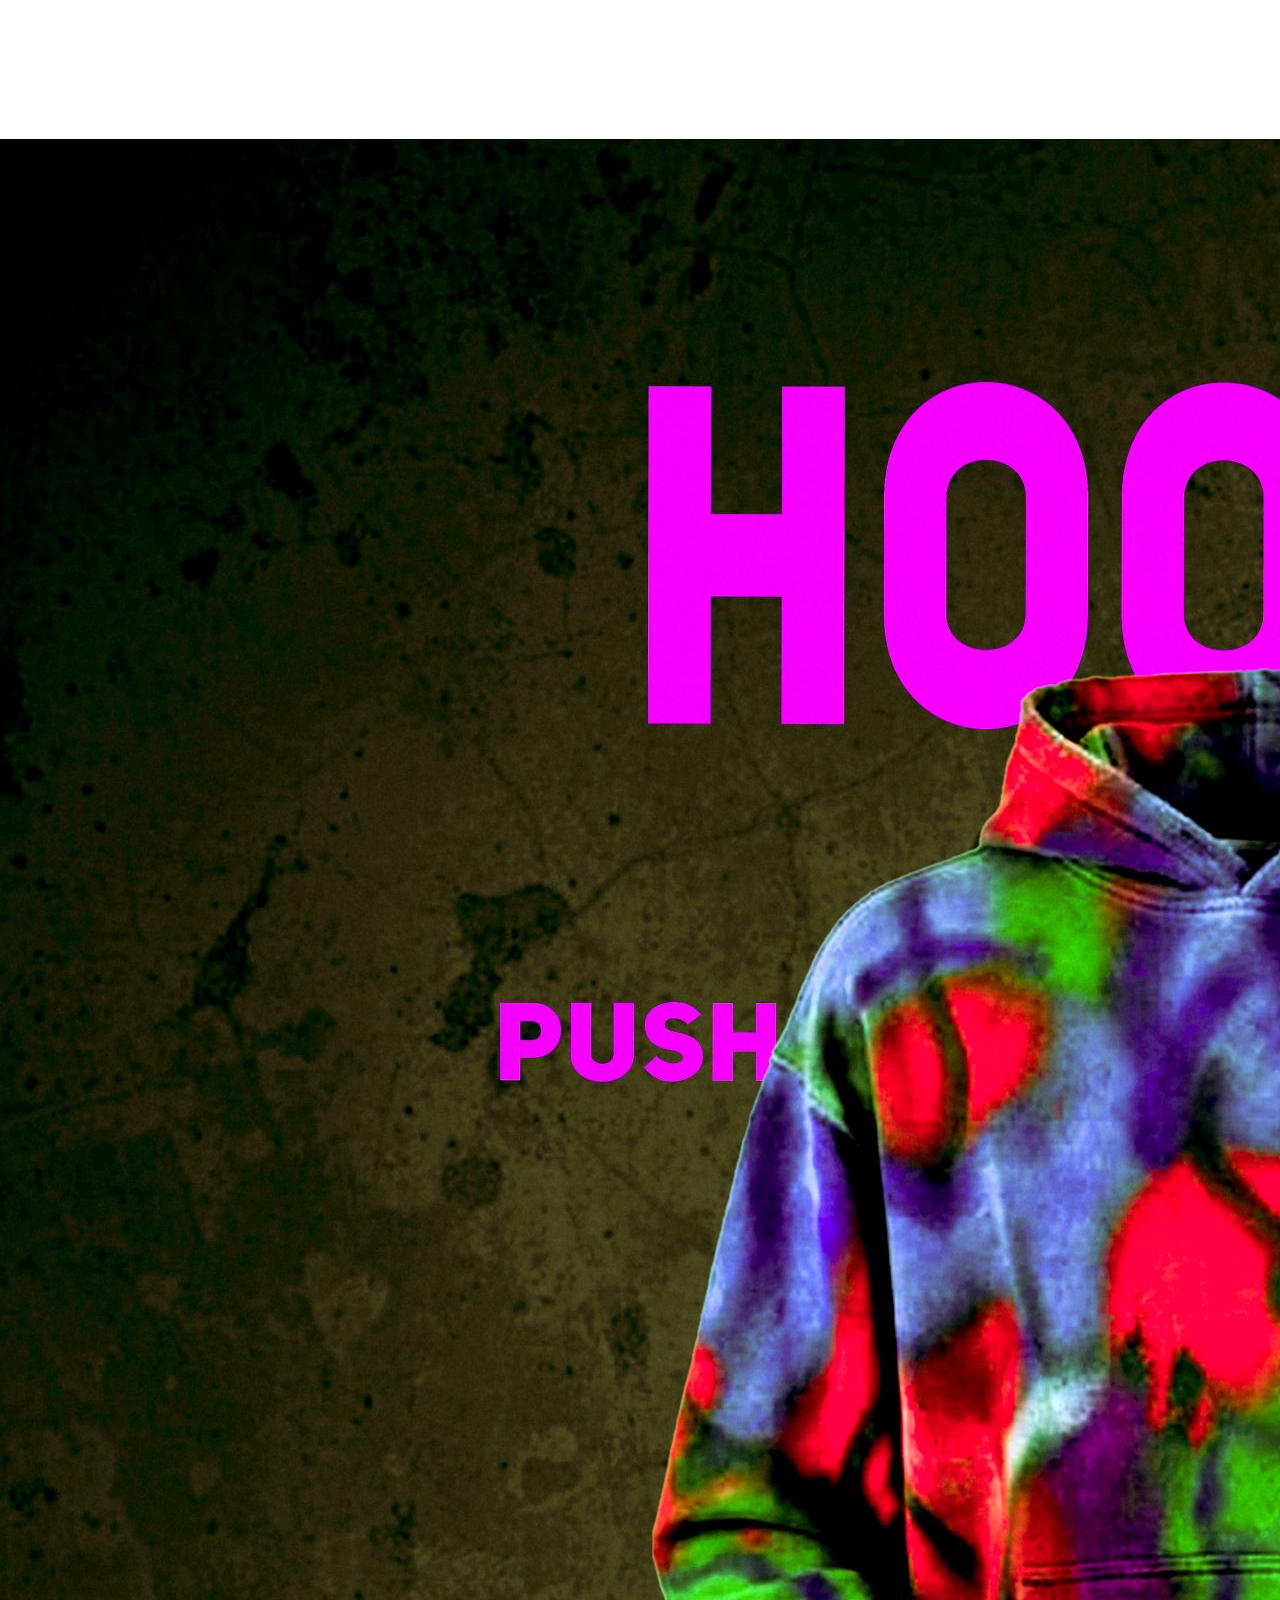
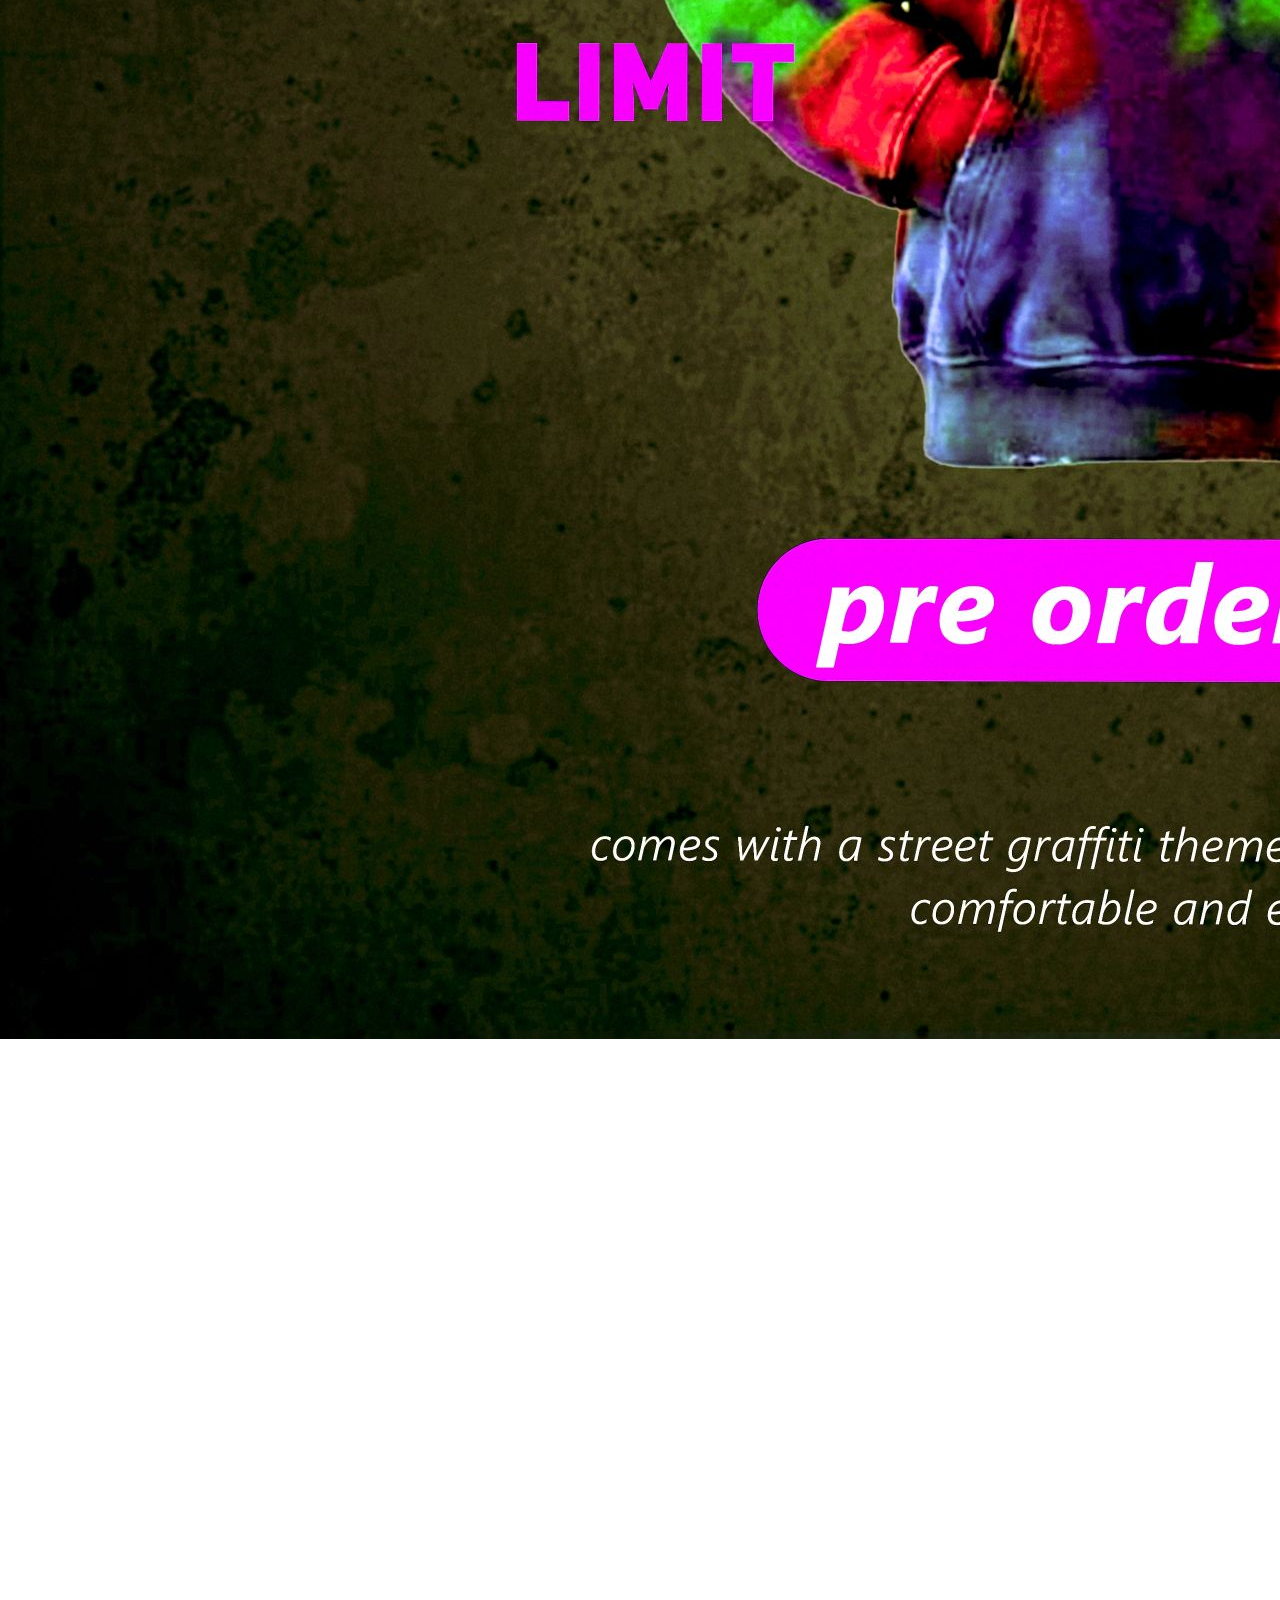
==== commit e82339e3: "Update print statement from 'Hello' to 'Goodbye'" ====
--- a/index.html
+++ b/index.html
@@ -1,523 +1,384 @@
 <!DOCTYPE html>
 <html lang="ar" dir="rtl">
 <head>
-    <meta charset="UTF-8">
-    <meta name="viewport" content="width=device-width, initial-scale=1.0">
-    <title>Kareem Portfolio | Creative Designer</title>
-    
-    <!-- إجبار المتصفح على طلب أحجام كبيرة وعالية الدقة من الأيقونة لتبدو واضحة وبأقصى حجم متاح -->
-    <link rel="icon" type="image/png" sizes="192x192" href="./LAST/logo.png?v=2.0">
-    <link rel="icon" type="image/png" sizes="96x96" href="./LAST/logo.png?v=2.0">
-    <link rel="icon" type="image/png" sizes="48x48" href="./LAST/logo.png?v=2.0">
-    <link rel="icon" type="image/png" sizes="32x32" href="./LAST/logo.png?v=2.0">
-    <link rel="shortcut icon" type="image/x-icon" href="./LAST/logo.png?v=2.0">
-    <link rel="apple-touch-icon" sizes="180x180" href="./LAST/logo.png?v=2.0">
-
-    <link href="https://unpkg.com/aos@2.3.1/dist/aos.css" rel="stylesheet">
-    <link rel="stylesheet" href="https://cdnjs.cloudflare.com/ajax/libs/font-awesome/6.4.0/css/all.min.css">
-
-    <style>
-        /* المتغيرات الأساسية (الوضع الداكن هو الافتراضي) */
-        :root {
-            --bg: #030303;
-            --primary: #a020f0;
-            --primary-glow: rgba(160, 32, 240, 0.3);
-            --text-main: #ffffff;
-            --text-dim: #888;
-            --nav-bg: rgba(3, 3, 3, 0.85);
-            --nav-height: 90px; 
-            --card-bg: #0a0a0a;
-        }
-
-        /* متغيرات الوضع الفاتح */
-        [data-theme="light"] {
-            --bg: #f9f9f9;
-            --text-main: #111111;
-            --text-dim: #666;
-            --nav-bg: rgba(249, 249, 249, 0.85);
-            --card-bg: #ffffff;
-        }
-
-        /* وضع التركيز (Focus Mode) بتأثير سينمائي مذهل */
-        body.focus-active .showcase-container, 
-        body.focus-active nav, 
-        body.focus-active .btn-container,
-        body.focus-active .hero p {
-            opacity: 0.08;
-            filter: blur(12px);
-            pointer-events: none;
-        }
-        body.focus-active .hero h1 { 
-            transform: scale(1.15); 
-            text-shadow: 0 0 50px var(--primary);
-        }
-
-        * { margin: 0; padding: 0; box-sizing: border-box; transition: background-color 0.5s cubic-bezier(0.4, 0, 0.2, 1), color 0.5s; }
-        
-        @media (min-width: 1025px) {
-            html.custom-cursor-active, html.custom-cursor-active * { cursor: none !important; }
-        }
-
-        body {
-            background-color: var(--bg);
-            color: var(--text-main);
-            font-family: 'Segoe UI', Tahoma, sans-serif;
-            line-height: 1.6;
-            overflow-x: hidden;
-        }
-
-        /* --- الماوس المطور بـ Magnetic Effect ناعم --- */
-        #cursor-container {
-            position: fixed;
-            top: 0; left: 0;
-            pointer-events: none;
-            z-index: 100000;
-            transition: transform 0.1s cubic-bezier(0.25, 1, 0.5, 1);
-            display: none;
-        }
-        .cursor-lens {
-            width: 45px; height: 45px;
-            border: 2px solid var(--primary);
-            border-radius: 50%;
-            mix-blend-mode: difference;
-            box-shadow: 0 0 15px var(--primary-glow);
-            animation: pulseCursor 2s infinite alternate;
-        }
-        @keyframes pulseCursor {
-            0% { transform: scale(1); }
-            100% { transform: scale(1.15); }
-        }
-        .cursor-arrow { width: 35px; height: 35px; filter: drop-shadow(0 0 8px var(--primary)); }
-        #cursor-path { fill: var(--primary); stroke: #fff; stroke-width: 1.5px; }
-
-        /* --- شريط التنقل الزجاجي المطور --- */
-        nav {
-            height: var(--nav-height);
-            padding: 0 5%; 
-            display: flex;
-            justify-content: space-between;
-            align-items: center;
-            position: fixed;
-            width: 100%;
-            z-index: 1000;
-            background: var(--nav-bg);
-            backdrop-filter: blur(20px);
-            -webkit-backdrop-filter: blur(20px);
-            border-bottom: 1px solid rgba(160, 32, 240, 0.15);
-        }
-
-        .logo-container { 
-            display: flex; 
-            align-items: center; 
-            gap: 12px; 
-            text-decoration: none;
-        }
-        
-        .logo-img {
-            display: block !important;
-            height: 60px; 
-            width: auto;
-            max-width: 260px; 
-            object-fit: contain;
-            transition: transform 0.4s ease;
-        }
-        .logo-container:hover .logo-img {
-            transform: rotate(-8deg) scale(1.05);
-        }
-
-        .logo-text { 
-            font-size: 1.4rem; 
-            font-weight: 900; 
-            color: var(--text-main); 
-            letter-spacing: 0.5px;
-            white-space: nowrap; 
-        }
-
-        .nav-links { display: flex; gap: 35px; list-style: none; }
-        .nav-links a { 
-            color: var(--text-main); 
-            text-decoration: none; 
-            font-size: 1rem; 
-            font-weight: 600; 
-            position: relative;
-            padding: 5px 0;
-        }
-        /* أنيميشن الخط السفلي تحت أزرار القائمة */
-        .nav-links a::after {
-            content: '';
-            position: absolute;
-            bottom: 0; left: 0;
-            width: 0; height: 2px;
-            background: var(--primary);
-            transition: width 0.3s ease;
-        }
-        .nav-links a:hover::after, .nav-links a.active::after { width: 100%; }
-        .nav-links a:hover, .nav-links a.active { color: var(--primary); }
-
-        .menu-toggle { display: none; font-size: 1.6rem; color: var(--primary); cursor: pointer; transition: 0.3s; }
-
-        /* --- الهيرو الفاخر مع تأثير التدرج النبضي --- */
-        .hero {
-            min-height: 100vh;
-            padding: calc(var(--nav-height) + 60px) 5% 60px;
-            display: flex;
-            flex-direction: column;
-            align-items: center;
-            justify-content: center;
-            text-align: center;
-            background: radial-gradient(circle at 50% 40%, var(--primary-glow) 0%, var(--bg) 70%);
-            position: relative;
-        }
-        .hero h1 { 
-            font-size: clamp(2.8rem, 8vw, 5.8rem); 
-            line-height: 1.15; 
-            max-width: 1000px; 
-            font-weight: 900; 
-            letter-spacing: -1px;
-            transition: transform 0.5s cubic-bezier(0.175, 0.885, 0.32, 1.275);
-        }
-        .highlight { 
-            color: var(--primary); 
-            text-shadow: 0 0 30px var(--primary-glow);
-            background: linear-gradient(45deg, var(--primary), #da70d6);
-            -webkit-background-clip: text;
-            -webkit-text-fill-color: transparent;
-            display: inline-block;
-        }
-        .hero p { color: var(--text-dim); max-width: 650px; margin: 25px auto; font-size: clamp(1rem, 2.2vw, 1.25rem); font-weight: 500; }
-
-        /* --- حاوية معرض الأعمال المحدثة بنظام الكروت المتفاعلة ثلاثية الأبعاد --- */
-        .showcase-container {
-            display: flex;
-            justify-content: center;
-            flex-wrap: wrap;
-            gap: 40px;
-            width: 100%;
-            max-width: 1100px;
-            margin-top: 60px;
-            perspective: 2000px; /* تفعيل البُعد الثالث الحقيقي */
-        }
-
-        /* كادر النيون الدوار المتطور */
-        .neon-glow-wrapper {
-            position: relative;
-            width: 320px;
-            aspect-ratio: 3/4;
-            border-radius: 24px;
-            padding: 3px; /* سمك خط النيون */
-            background: conic-gradient(from 0deg, transparent 40%, var(--primary) 100%);
-            animation: rotateNeon 3.5s linear infinite;
-            transition: transform 0.2s cubic-bezier(0.25, 1, 0.5, 1), box-shadow 0.3s ease;
-            transform-style: preserve-3d;
-        }
-
-        @keyframes rotateNeon {
-            100% { background-image: conic-gradient(from 360deg, transparent 40%, var(--primary) 100%); }
-        }
-
-        .neon-card {
-            width: 100%;
-            height: 100%;
-            border-radius: 21px;
-            overflow: hidden;
-            background: var(--card-bg);
-            position: relative;
-            transform: translateZ(20px); /* دفع الصورة للأمام لخلق عمق بصري رائع */
-            box-shadow: inset 0 0 20px rgba(0, 0, 0, 0.6);
-        }
-        
-        .neon-card img {
-            width: 100%; 
-            height: 100%;
-            object-fit: cover;
-            transition: transform 0.5s cubic-bezier(0.25, 1, 0.5, 1), filter 0.3s;
-            display: block;
-        }
-        
-        /* تلميع وبث طاقة النيون عند التمرير بالماوس */
-        .neon-glow-wrapper:hover {
-            box-shadow: 0 0 45px var(--primary);
-        }
-        .neon-glow-wrapper:hover img { 
-            transform: scale(1.08); 
-            filter: brightness(1.15) contrast(1.05); 
-        }
-
-        /* --- الأزرار الفاخرة بأنيميشن النبض السهمي --- */
-        .btn-container { margin-top: 60px; display: flex; justify-content: center; }
-        .view-more-btn {
-            position: relative; padding: 18px 48px;
-            background: rgba(160, 32, 240, 0.04);
-            border: 2px solid var(--primary);
-            color: var(--text-main);
-            text-decoration: none;
-            font-weight: 700;
-            font-size: 1.05rem;
-            border-radius: 50px;
-            overflow: hidden;
-            transition: 0.4s cubic-bezier(0.175, 0.885, 0.32, 1.275);
-            backdrop-filter: blur(10px);
-            display: flex; align-items: center; gap: 14px;
-            box-shadow: 0 0 20px var(--primary-glow);
-        }
-        .view-more-btn i { transition: transform 0.3s ease; }
-        
-        .view-more-btn:hover {
-            background: var(--primary);
-            box-shadow: 0 0 40px var(--primary);
-            transform: translateY(-6px) scale(1.02);
-            color: #fff;
-        }
-        .view-more-btn:hover i { transform: translateX(-6px); } /* حركة تفاعلية للسهم نحو اليمين واليسار */
-
-        /* --- لوحة الإعدادات العصرية --- */
-        .settings-panel {
-            position: fixed; left: -280px; top: 50%; transform: translateY(-50%);
-            width: 280px; background: var(--card-bg); border: 2px solid var(--primary);
-            padding: 25px; z-index: 10001; transition: 0.5s cubic-bezier(0.77, 0, 0.175, 1); border-radius: 0 20px 20px 0;
-            box-shadow: 0 10px 40px rgba(0,0,0,0.6);
-        }
-        .settings-panel.active { left: 0; }
-        #settingsToggle {
-            position: absolute; right: -45px; top: 0; width: 45px; height: 45px;
-            background: var(--primary); border: none; color: white; border-radius: 0 10px 10px 0;
-            cursor: pointer; display: flex; align-items: center; justify-content: center; font-size: 1.2rem;
-            box-shadow: 3px 0 10px var(--primary-glow);
-        }
-        #settingsToggle i { animation: spinCog 6s linear infinite; }
-        @keyframes spinCog { 100% { transform: rotate(360deg); } }
-        
-        .setting-row { margin-bottom: 20px; }
-        .setting-btn {
-            width: 100%; padding: 10px 14px; background: rgba(160,32,240,0.08); 
-            border: 1px solid rgba(160,32,240,0.4); color: var(--text-main);
-            border-radius: 8px; cursor: pointer; font-size: 0.85rem; font-weight: 600;
-            display: flex; justify-content: space-between; align-items: center; transition: 0.3s;
-        }
-        .setting-btn:hover { background: rgba(160,32,240,0.2); border-color: var(--primary); }
-
-        /* الشاشات اللمسية والمحمول */
-        @media (max-width: 1024px) {
-            .menu-toggle { display: block; }
-            .nav-links {
-                position: fixed; top: var(--nav-height); right: -100%; width: 75%; height: calc(100vh - var(--nav-height));
-                background: var(--nav-bg); flex-direction: column; padding: 40px 30px; transition: 0.4s cubic-bezier(0.77, 0, 0.175, 1);
-                border-left: 1px solid rgba(160, 32, 240, 0.2); backdrop-filter: blur(25px);
-            }
-            .nav-links.active { right: 0; }
-            .showcase-container { flex-direction: column; align-items: center; gap: 35px; }
-            .neon-glow-wrapper { width: 300px; }
-        }
-    </style>
+    <meta charset="UTF-8">
+    <meta name="viewport" content="width=device-width, initial-scale=1.0">
+    <title>Kareem Portfolio | Creative Designer</title>
+    
+    <!-- إجبار المتصفح على طلب أحجام كبيرة وعالية الدقة من الأيقونة لتبدو واضحة وبأقصى حجم متاح -->
+    <link rel="icon" type="image/png" sizes="192x192" href="./LAST/logo.png?v=2.0">
+    <link rel="icon" type="image/png" sizes="96x96" href="./LAST/logo.png?v=2.0">
+    <link rel="icon" type="image/png" sizes="48x48" href="./LAST/logo.png?v=2.0">
+    <link rel="icon" type="image/png" sizes="32x32" href="./LAST/logo.png?v=2.0">
+    <link rel="shortcut icon" type="image/x-icon" href="./LAST/logo.png?v=2.0">
+    <link rel="apple-touch-icon" sizes="180x180" href="./LAST/logo.png?v=2.0">
+
+    <link href="https://unpkg.com/aos@2.3.1/dist/aos.css" rel="stylesheet">
+    <link rel="stylesheet" href="https://cdnjs.cloudflare.com/ajax/libs/font-awesome/6.4.0/css/all.min.css">
+
+    <style>
+        /* المتغيرات الأساسية (الوضع الداكن هو الافتراضي) */
+        :root {
+            --bg: #030303;
+            --primary: #a020f0;
+            --primary-glow: rgba(160, 32, 240, 0.3);
+            --text-main: #ffffff;
+            --text-dim: #888;
+            --nav-bg: rgba(3, 3, 3, 0.9);
+            --nav-height: 90px; 
+            --card-bg: #0a0a0a;
+        }
+
+        /* متغيرات الوضع الفاتح */
+        [data-theme="light"] {
+            --bg: #f5f5f5;
+            --text-main: #1a1a1a;
+            --text-dim: #555;
+            --nav-bg: rgba(245, 245, 245, 0.9);
+            --card-bg: #ffffff;
+        }
+
+        /* وضع التركيز (Focus Mode) */
+        body.focus-active .showcase-container, 
+        body.focus-active nav, 
+        body.focus-active .btn-container,
+        body.focus-active .hero p {
+            opacity: 0.05;
+            filter: blur(8px);
+            pointer-events: none;
+        }
+        body.focus-active .hero h1 { transform: scale(1.1); transition: 0.8s ease; }
+
+        * { margin: 0; padding: 0; box-sizing: border-box; transition: background-color 0.3s, color 0.3s; }
+        
+        @media (min-width: 1025px) {
+            html.custom-cursor-active, html.custom-cursor-active * { cursor: none !important; }
+        }
+
+        body {
+            background-color: var(--bg);
+            color: var(--text-main);
+            font-family: 'Segoe UI', Tahoma, sans-serif;
+            line-height: 1.6;
+            overflow-x: hidden;
+        }
+
+        /* --- الماوس --- */
+        #cursor-container {
+            position: fixed;
+            top: 0; left: 0;
+            pointer-events: none;
+            z-index: 100000;
+            transition: transform 0.08s ease-out;
+            display: none;
+        }
+        .cursor-lens {
+            width: 50px; height: 50px;
+            border: 2px solid var(--text-main);
+            border-radius: 50%;
+            mix-blend-mode: difference;
+        }
+        .cursor-arrow { width: 35px; height: 35px; filter: drop-shadow(0 0 8px var(--primary)); }
+        #cursor-path { fill: var(--primary); stroke: #fff; stroke-width: 1.5px; }
+
+        /* --- ضبط هيدر الـ تباعد الحواف والمحاذاة --- */
+        nav {
+            height: var(--nav-height);
+            padding: 0 4%; 
+            display: flex;
+            justify-content: space-between;
+            align-items: center;
+            position: fixed;
+            width: 100%;
+            z-index: 1000;
+            background: var(--nav-bg);
+            backdrop-filter: blur(15px);
+            border-bottom: 1px solid rgba(160, 32, 240, 0.2);
+        }
+
+        .logo-container { 
+            display: flex; 
+            align-items: center; 
+            gap: 10px; 
+            text-decoration: none;
+        }
+        
+        .logo-img {
+            display: block !important;
+            height: 65px; 
+            width: auto;
+            max-width: 260px; 
+            object-fit: contain;
+        }
+
+        .logo-text { 
+            font-size: 1.3rem; 
+            font-weight: 900; 
+            color: var(--text-main); 
+            letter-spacing: 0.5px;
+            white-space: nowrap; 
+        }
+
+        .nav-links { display: flex; gap: 30px; list-style: none; }
+        .nav-links a { color: var(--text-main); text-decoration: none; font-size: 1rem; font-weight: 600; transition: 0.3s; }
+        .nav-links a:hover, .nav-links a.active { color: var(--primary); }
+
+        .menu-toggle { display: none; font-size: 1.5rem; color: var(--primary); cursor: pointer; }
+
+        /* --- الهيرو --- */
+        .hero {
+            min-height: 100vh;
+            padding: calc(var(--nav-height) + 50px) 5% 50px;
+            display: flex;
+            flex-direction: column;
+            align-items: center;
+            justify-content: center;
+            text-align: center;
+            background: radial-gradient(circle at 50% 50%, var(--primary-glow) 0%, var(--bg) 100%);
+        }
+        .hero h1 { font-size: clamp(2.2rem, 8vw, 5rem); line-height: 1.2; max-width: 1000px; }
+        .highlight { color: var(--primary); text-shadow: 0 0 20px var(--primary-glow); }
+        .hero p { color: var(--text-dim); max-width: 600px; margin: 20px auto; font-size: clamp(0.9rem, 2vw, 1.1rem); }
+
+        /* --- معرض الأعمال --- */
+        .showcase-container {
+            display: grid;
+            grid-template-columns: repeat(auto-fit, minmax(280px, 1fr));
+            gap: 25px;
+            width: 100%;
+            max-width: 1100px;
+            margin-top: 40px;
+        }
+        .neon-card {
+            position: relative;
+            border-radius: 15px;
+            overflow: hidden;
+            background: var(--card-bg);
+            border: 1px solid rgba(160,32,240,0.1);
+            aspect-ratio: 3/4;
+        }
+        .neon-card img {
+            width: 100%; height: 100%;
+            object-fit: cover;
+            transition: 0.6s cubic-bezier(0.4, 0, 0.2, 1);
+        }
+        .neon-card:hover img { transform: scale(1.08); filter: brightness(1.1); }
+
+        /* --- الأزرار --- */
+        .btn-container { margin-top: 50px; display: flex; justify-content: center; }
+        .view-more-btn {
+            position: relative; padding: 15px 40px;
+            background: rgba(160, 32, 240, 0.05);
+            border: 1px solid var(--primary);
+            color: var(--text-main);
+            text-decoration: none;
+            font-weight: 600;
+            border-radius: 50px;
+            overflow: hidden;
+            transition: 0.4s;
+            backdrop-filter: blur(10px);
+            display: flex; align-items: center; gap: 12px;
+        }
+        .view-more-btn:hover {
+            background: var(--primary);
+            box-shadow: 0 0 30px var(--primary-glow);
+            transform: translateY(-5px);
+            color: #fff;
+        }
+
+        /* --- الإعدادات المحدثة --- */
+        .settings-panel {
+            position: fixed; left: -260px; top: 50%; transform: translateY(-50%);
+            width: 260px; background: var(--card-bg); border: 1px solid var(--primary);
+            padding: 20px; z-index: 10001; transition: 0.4s; border-radius: 0 15px 15px 0;
+            box-shadow: 0 0 20px rgba(0,0,0,0.5);
+        }
+        .settings-panel.active { left: 0; }
+        #settingsToggle {
+            position: absolute; right: -40px; top: 0; width: 40px; height: 40px;
+            background: var(--primary); border: none; color: white; border-radius: 0 8px 8px 0;
+            cursor: pointer;
+        }
+        .setting-row { margin-bottom: 15px; }
+        .setting-btn {
+            width: 100%; padding: 8px; background: rgba(160,32,240,0.1); 
+            border: 1px solid var(--primary); color: var(--text-main);
+            border-radius: 5px; cursor: pointer; font-size: 0.8rem;
+            display: flex; justify-content: space-between; align-items: center;
+        }
+
+        @media (max-width: 1024px) {
+            .menu-toggle { display: block; }
+            .nav-links {
+                position: fixed; top: var(--nav-height); right: -100%; width: 80%; height: 100vh;
+                background: var(--bg); flex-direction: column; padding: 50px 30px; transition: 0.4s;
+                border-left: 1px solid var(--primary);
+            }
+            .nav-links.active { right: 0; }
+            .showcase-container { grid-template-columns: 1fr; max-width: 350px; }
+        }
+    </style>
 </head>
 <body>
 
-    <div id="cursor-container"></div>
-
-    <!-- لوحة التخصيص والتحكم الذكي -->
-    <div id="settingsPanel" class="settings-panel">
-        <button id="settingsToggle"><i class="fas fa-cog"></i></button>
-        <h3 style="color: var(--primary); margin-bottom: 20px; font-weight: 800; font-size: 1.1rem;">تخصيص التجربة البصرية</h3>
-        
-        <div class="setting-row">
-            <label style="font-size: 0.8rem; color: var(--text-dim); display:block; margin-bottom:5px;">مظهر الواجهة:</label>
-            <button class="setting-btn" onclick="toggleTheme()">
-                <span id="theme-text">الوضع الداكن</span>
-                <i id="theme-icon" class="fas fa-moon"></i>
-            </button>
-        </div>
-
-        <div class="setting-row">
-            <label style="font-size: 0.8rem; color: var(--text-dim); display:block; margin-bottom:5px;">التركيز السينمائي (Esc للإلغاء):</label>
-            <button class="setting-btn" onclick="toggleFocusMode()">
-                <span id="focus-status">تفعيل الوضع</span>
-                <i class="fas fa-eye-slash"></i>
-            </button>
-        </div>
-
-        <div class="setting-row">
-            <label style="font-size: 0.8rem; color: var(--text-dim); display:block; margin-bottom:5px;">اللون السحري المحرك:</label>
-            <input type="color" id="fullColorPicker" style="width:100%; height:35px; border:none; background:none; cursor:pointer;" oninput="updateSiteColor(this.value)">
-        </div>
-
-        <div id="desktop-only-settings">
-            <label style="font-size: 0.8rem; color: var(--text-dim); display:block; margin-bottom:5px;">شكل المؤشر:</label>
-            <div onclick="setCursor('arrow')" style="cursor:pointer; padding:10px; background:rgba(160,32,240,0.05); margin-top:5px; border-radius:8px; font-size:0.8rem; font-weight:600; border:1px solid transparent;" class="cursor-opt">✨ سهم نيون تطلّعي</div>
-            <div onclick="setCursor('lens')" style="cursor:pointer; padding:10px; background:rgba(160,32,240,0.05); margin-top:5px; border-radius:8px; font-size:0.8rem; font-weight:600; border:1px solid transparent;" class="cursor-opt">🎯 عدسة التركيز المغناطيسية</div>
-        </div>
-    </div>
-
-    <!-- الهيدر أو شريط التنقل المتجاوب -->
-    <nav>
-        <a href="index.html" class="logo-container">
-            <img src="LAST/logo.png" alt="Kareem Logo" class="logo-img">
-            <span class="logo-text">Kareem <span style="color: var(--primary);">Portfolio</span></span>
-        </a>
-        <div class="menu-toggle" id="mobile-menu-btn"><i class="fas fa-bars"></i></div>
-        <ul class="nav-links" id="nav-menu">
-            <li><a href="index.html" class="active">الرئيسية</a></li>
-            <li><a href="works.html">أعمالي</a></li>
-            <li><a href="about.html">عني</a></li>
-            <li><a href="contact.html">تواصل معي</a></li>
-        </ul>
-    </nav>
-
-    <!-- قسم الهيرو الترحيبي العريض -->
-    <section class="hero">
-        <h1 data-aos="zoom-out" data-aos-duration="1000">Professional <br> <span class="highlight">Graphic Designer</span></h1>
-        <p data-aos="fade-up" data-aos-delay="250">أهلاً بك، أنا كريم محمد. متخصص في تحويل الهويات البصرية والشعارات إلى قطع فنية رقمية فريدة تترك أثراً.</p>
-        
-        <div class="showcase-container">
-            <!-- كارت تصميم الهودي الأول (بالمحاذاة ثلاثية الأبعاد) -->
-            <div class="neon-glow-wrapper tilt-interactive-card" data-aos="fade-up" data-aos-delay="400">
-                <div class="neon-card">
-                    <img src="LAST/hoodie design.jpg" alt="Work 1">
-                </div>
-            </div>
-            <!-- كارت تصميم الهودي الثاني -->
-            <div class="neon-glow-wrapper tilt-interactive-card" data-aos="fade-up" data-aos-delay="550">
-                <div class="neon-card">
-                    <img src="LAST/Green HoOdy design 2.jpg" alt="Work 2">
-                </div>
-            </div>
-        </div>
-
-        <div class="btn-container" data-aos="fade-up" data-aos-delay="700">
-            <a href="works.html" class="view-more-btn">
-                <span>استكشف كافة الأعمال</span>
-                <i class="fas fa-arrow-left"></i>
-            </a>
-        </div>
-    </section>
-
-    <script src="https://unpkg.com/aos@2.3.1/dist/aos.js"></script>
-    <script>
-        AOS.init({ duration: 900, once: true, offset: 50 });
-
-        const cursorContainer = document.getElementById('cursor-container');
-        const navMenu = document.getElementById('nav-menu');
-        const mobileMenuBtn = document.getElementById('mobile-menu-btn');
-        const isMobileDevice = window.matchMedia("(max-width: 1024px)").matches;
-
-        // ميكانيكية تبديل شكل زر الهامبرغر إلى (X) في الهواتف تلقائياً وبسلاسة
-        mobileMenuBtn.onclick = () => {
-            navMenu.classList.toggle('active');
-            const iconElement = mobileMenuBtn.querySelector('i');
-            iconElement.classList.toggle('fa-bars');
-            iconElement.classList.toggle('fa-times');
-        };
-
-        function toggleTheme() {
-            const htmlElement = document.documentElement;
-            const currentTheme = htmlElement.getAttribute('data-theme');
-            const targetTheme = currentTheme === 'light' ? 'dark' : 'light';
-            
-            htmlElement.setAttribute('data-theme', targetTheme);
-            localStorage.setItem('theme', targetTheme);
-            updateThemeUI(targetTheme);
-        }
-
-        function updateThemeUI(theme) {
-            const text = document.getElementById('theme-text');
-            const icon = document.getElementById('theme-icon');
-            if (theme === 'light') {
-                text.innerText = "الوضع الفاتح";
-                icon.className = "fas fa-sun";
-            } else {
-                text.innerText = "الوضع الداكن";
-                icon.className = "fas fa-moon";
-            }
-        }
-
-        // --- ميكانيكية وضع التركيز المتكاملة المحدثة بـ Escape ---
-        let isFocusActive = false;
-        function toggleFocusMode() {
-            isFocusActive = !isFocusActive;
-            document.body.classList.toggle('focus-active');
-            const statusText = document.getElementById('focus-status');
-            statusText.innerText = isFocusActive ? "تعطيل وضع التركيز" : "تفعيل الوضع";
-            
-            if(isFocusActive) {
-                const escPressHandler = (e) => {
-                    if (e.key === 'Escape') {
-                        toggleFocusMode();
-                        document.removeEventListener('keydown', escPressHandler);
-                    }
-                };
-                document.addEventListener('keydown', escPressHandler);
-            }
-        }
-
-        // تحديث حي وفوري للألوان بما فيها التدرج المخروطي للنيون الدوار بدون ريفريش
-        function updateSiteColor(color) {
-            document.documentElement.style.setProperty('--primary', color);
-            document.documentElement.style.setProperty('--primary-glow', color + '4d');
-            localStorage.setItem('userThemeColor', color);
-            
-            document.querySelectorAll('.neon-glow-wrapper').forEach(wrapper => {
-                wrapper.style.backgroundImage = `conic-gradient(from 0deg, transparent 40%, ${color} 100%)`;
-            });
-        }
-
-        let currentCursorMode = localStorage.getItem('cursorMode') || 'arrow';
-
-        function setCursor(mode) {
-            if (isMobileDevice) return;
-            currentCursorMode = mode;
-            localStorage.setItem('cursorMode', mode);
-            document.documentElement.classList.add('custom-cursor-active');
-            cursorContainer.style.display = 'block';
-            renderCursor(mode);
-        }
-
-        function renderCursor(mode) {
-            if (mode === 'lens') {
-                cursorContainer.innerHTML = '<div class="cursor-lens"></div>';
-            } else {
-                cursorContainer.innerHTML = `<svg class="cursor-arrow" viewBox="0 0 24 24"><path id="cursor-path" d="M4.5 3V19L8.7 14.8H15.5L4.5 3Z" /></svg>`;
-            }
-        }
-
-        // التحكم في حركة الماوس وتأثيرات الإمالة ثلاثية الأبعاد (3D Parallax Tilt) للكروت
-        if (!isMobileDevice) {
-            document.addEventListener('mousemove', (e) => {
-                cursorContainer.style.transform = `translate3d(${e.clientX}px, ${e.clientY}px, 0)`;
-            });
-
-            const interactiveCards = document.querySelectorAll('.tilt-interactive-card');
-            interactiveCards.forEach(card => {
-                card.addEventListener('mousemove', (e) => {
-                    const boundingBox = card.getBoundingClientRect();
-                    const currentX = e.clientX - boundingBox.left;
-                    const currentY = e.clientY - boundingBox.top;
-                    
-                    // حساب زوايا الدوران بناء على موقع الماوس لتعطي إيحاء عمق سينمائي ثلاثي الأبعاد
-                    const rotateAxisX = ((currentY / boundingBox.height) - 0.5) * -25; 
-                    const rotateAxisY = ((currentX / boundingBox.width) - 0.5) * 25;   
-                    
-                    card.style.transform = `rotateX(${rotateAxisX}deg) rotateY(${rotateAxisY}deg) scale3d(1.06, 1.06, 1.06)`;
-                });
-                
-                card.addEventListener('mouseleave', () => {
-                    card.style.transform = `rotateX(0deg) rotateY(0deg) scale3d(1, 1, 1)`;
-                });
-            });
-        }
-
-        // استعادة التفضيلات المحفوظة عند التحميل مباشرة
-        window.addEventListener('DOMContentLoaded', () => {
-            const savedTheme = localStorage.getItem('theme') || 'dark';
-            document.documentElement.setAttribute('data-theme', savedTheme);
-            updateThemeUI(savedTheme);
-
-            const savedColor = localStorage.getItem('userThemeColor') || '#a020f0';
-            updateSiteColor(savedColor);
-            if(document.getElementById('fullColorPicker')) document.getElementById('fullColorPicker').value = savedColor;
-            
-            setCursor(currentCursorMode);
-        });
-
-        document.getElementById('settingsToggle').onclick = () => document.getElementById('settingsPanel').classList.toggle('active');
-    </script>
+    <div id="cursor-container"></div>
+
+    <div id="settingsPanel" class="settings-panel">
+        <button id="settingsToggle"><i class="fas fa-cog"></i></button>
+        <h4 style="color: var(--primary); margin-bottom: 15px;">تخصيص الواجهة</h4>
+        
+        <div class="setting-row">
+            <label style="font-size: 0.75rem; color: var(--text-dim);">النمط العام:</label>
+            <button class="setting-btn" onclick="toggleTheme()">
+                <span id="theme-text">الوضع الداكن</span>
+                <i id="theme-icon" class="fas fa-moon"></i>
+            </button>
+        </div>
+
+        <div class="setting-row">
+            <label style="font-size: 0.75rem; color: var(--text-dim);">وضع التركيز:</label>
+            <button class="setting-btn" onclick="toggleFocusMode()">
+                <span>تشغيل الوضع</span>
+                <i class="fas fa-eye-slash"></i>
+            </button>
+        </div>
+
+        <div class="setting-row">
+            <label style="font-size: 0.75rem; color: var(--text-dim);">لون الثيم:</label>
+            <input type="color" id="fullColorPicker" style="width:100%; height:30px; border:none; background:none; cursor:pointer;" oninput="updateSiteColor(this.value)">
+        </div>
+
+        <div id="desktop-only-settings">
+            <label style="font-size: 0.75rem; color: var(--text-dim);">شكل الماوس:</label>
+            <div onclick="setCursor('arrow')" style="cursor:pointer; padding:8px; background:rgba(160,32,240,0.05); margin-top:5px; border-radius:5px; font-size:0.8rem;">سهم نيون</div>
+            <div onclick="setCursor('lens')" style="cursor:pointer; padding:8px; background:rgba(160,32,240,0.05); margin-top:5px; border-radius:5px; font-size:0.8rem;">عدسة عاكسة</div>
+        </div>
+    </div>
+
+    <nav>
+        <a href="index.html" class="logo-container">
+            <img src="LAST/logo.png" alt="Kareem Logo" class="logo-img">
+            <span class="logo-text">Kareem <span style="color: var(--primary);">Portfolio</span></span>
+        </a>
+        <div class="menu-toggle" id="mobile-menu-btn"><i class="fas fa-bars"></i></div>
+        <ul class="nav-links" id="nav-menu">
+            <li><a href="index.html" class="active">الرئيسية</a></li>
+            <li><a href="works.html">أعمالي</a></li>
+            <li><a href="about.html">عني</a></li>
+            <li><a href="contact.html">تواصل معي</a></li>
+        </ul>
+    </nav>
+
+    <section class="hero">
+        <h1 data-aos="fade-up">Professional <br> <span class="highlight">Graphic Designer</span></h1>
+        <p data-aos="fade-up" data-aos-delay="200">أهلاً بك، أنا كريم محمد. متخصص في تحويل الهويات البصرية إلى قطع فنية رقمية فريدة.</p>
+        
+        <div class="showcase-container">
+            <div class="neon-card" data-aos="fade-up" data-aos-delay="300">
+                <img src="LAST/hoodie design.jpg" alt="Work 1">
+            </div>
+            <div class="neon-card" data-aos="fade-up" data-aos-delay="400">
+                <img src="LAST/Green HoOdy design 2.jpg" alt="Work 2">
+            </div>
+        </div>
+
+        <div class="btn-container" data-aos="fade-up" data-aos-delay="500">
+            <a href="works.html" class="view-more-btn">
+                <span>عرض كافة الأعمال</span>
+                <i class="fas fa-arrow-left"></i>
+            </a>
+        </div>
+    </section>
+
+    <script src="https://unpkg.com/aos@2.3.1/dist/aos.js"></script>
+    <script>
+        AOS.init({ duration: 800, once: true });
+
+        const cursorContainer = document.getElementById('cursor-container');
+        const navMenu = document.getElementById('nav-menu');
+        const mobileMenuBtn = document.getElementById('mobile-menu-btn');
+        const isMobile = window.matchMedia("(max-width: 1024px)").matches;
+
+        mobileMenuBtn.onclick = () => {
+            navMenu.classList.toggle('active');
+            mobileMenuBtn.querySelector('i').classList.toggle('fa-bars');
+            mobileMenuBtn.querySelector('i').classList.toggle('fa-times');
+        };
+
+        function toggleTheme() {
+            const html = document.documentElement;
+            const currentTheme = html.getAttribute('data-theme');
+            const targetTheme = currentTheme === 'light' ? 'dark' : 'light';
+            
+            html.setAttribute('data-theme', targetTheme);
+            localStorage.setItem('theme', targetTheme);
+            updateThemeUI(targetTheme);
+        }
+
+        function updateThemeUI(theme) {
+            const text = document.getElementById('theme-text');
+            const icon = document.getElementById('theme-icon');
+            if (theme === 'light') {
+                text.innerText = "الوضع الفاتح";
+                icon.className = "fas fa-sun";
+            } else {
+                text.innerText = "الوضع الداكن";
+                icon.className = "fas fa-moon";
+            }
+        }
+
+        let isFocusEnabled = false;
+        function toggleFocusMode() {
+            if (!isFocusEnabled) {
+                alert("! هذا الوضع مخصص لصفحة المعرض لتركيز الانتباه على التصاميم");
+                return;
+            }
+            document.body.classList.toggle('focus-active');
+        }
+
+        function updateSiteColor(color) {
+            document.documentElement.style.setProperty('--primary', color);
+            document.documentElement.style.setProperty('--primary-glow', color + '4d');
+            localStorage.setItem('userThemeColor', color);
+        }
+
+        let currentCursorMode = localStorage.getItem('cursorMode') || 'arrow';
+
+        function setCursor(mode) {
+            if (isMobile) return;
+            currentCursorMode = mode;
+            localStorage.setItem('cursorMode', mode);
+            document.documentElement.classList.add('custom-cursor-active');
+            cursorContainer.style.display = 'block';
+            renderCursor(mode);
+        }
+
+        function renderCursor(mode) {
+            if (mode === 'lens') {
+                cursorContainer.innerHTML = '<div class="cursor-lens"></div>';
+            } else {
+                cursorContainer.innerHTML = `<svg class="cursor-arrow" viewBox="0 0 24 24"><path id="cursor-path" d="M4.5 3V19L8.7 14.8H15.5L4.5 3Z" /></svg>`;
+            }
+        }
+
+        if (!isMobile) {
+            document.addEventListener('mousemove', (e) => {
+                cursorContainer.style.transform = `translate(${e.clientX}px, ${e.clientY}px)`;
+            });
+        }
+
+        window.addEventListener('DOMContentLoaded', () => {
+            const savedTheme = localStorage.getItem('theme') || 'dark';
+            document.documentElement.setAttribute('data-theme', savedTheme);
+            updateThemeUI(savedTheme);
+
+            const savedColor = localStorage.getItem('userThemeColor');
+            if (savedColor) updateSiteColor(savedColor);
+            
+            setCursor(currentCursorMode);
+        });
+
+        document.getElementById('settingsToggle').onclick = () => document.getElementById('settingsPanel').classList.toggle('active');
+    </script>
 </body>
 </html>
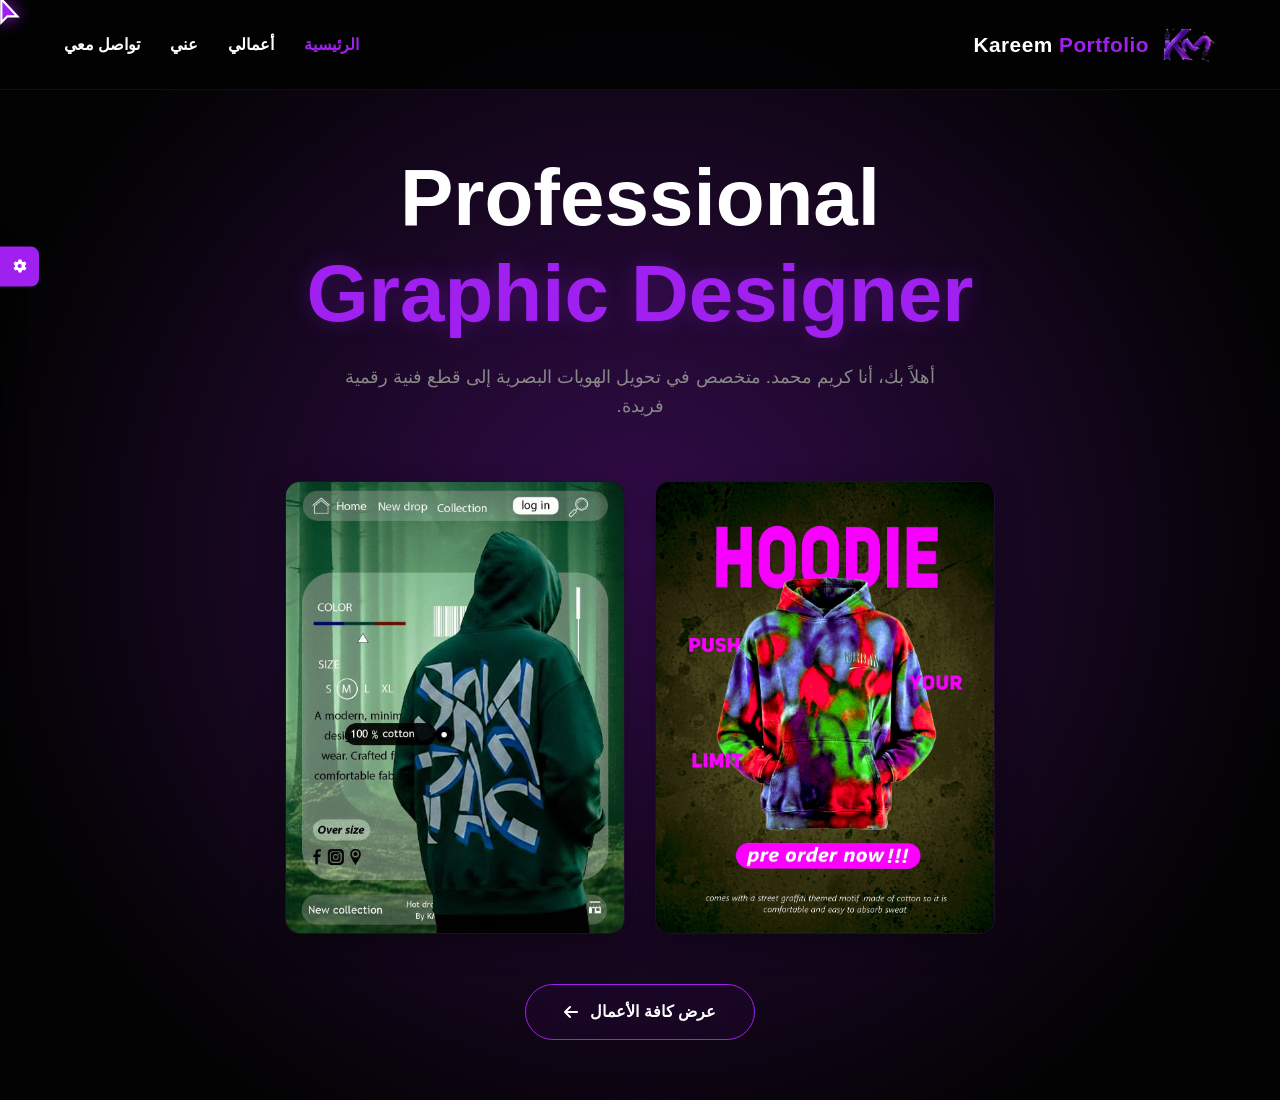
==== commit a3dac7b0: "Refactor index.html for improved structure and styles" ====
--- a/index.html
+++ b/index.html
@@ -1,384 +1,410 @@
 <!DOCTYPE html>
 <html lang="ar" dir="rtl">
 <head>
-    <meta charset="UTF-8">
-    <meta name="viewport" content="width=device-width, initial-scale=1.0">
-    <title>Kareem Portfolio | Creative Designer</title>
-    
-    <!-- إجبار المتصفح على طلب أحجام كبيرة وعالية الدقة من الأيقونة لتبدو واضحة وبأقصى حجم متاح -->
-    <link rel="icon" type="image/png" sizes="192x192" href="./LAST/logo.png?v=2.0">
-    <link rel="icon" type="image/png" sizes="96x96" href="./LAST/logo.png?v=2.0">
-    <link rel="icon" type="image/png" sizes="48x48" href="./LAST/logo.png?v=2.0">
-    <link rel="icon" type="image/png" sizes="32x32" href="./LAST/logo.png?v=2.0">
-    <link rel="shortcut icon" type="image/x-icon" href="./LAST/logo.png?v=2.0">
-    <link rel="apple-touch-icon" sizes="180x180" href="./LAST/logo.png?v=2.0">
-
-    <link href="https://unpkg.com/aos@2.3.1/dist/aos.css" rel="stylesheet">
-    <link rel="stylesheet" href="https://cdnjs.cloudflare.com/ajax/libs/font-awesome/6.4.0/css/all.min.css">
-
-    <style>
-        /* المتغيرات الأساسية (الوضع الداكن هو الافتراضي) */
-        :root {
-            --bg: #030303;
-            --primary: #a020f0;
-            --primary-glow: rgba(160, 32, 240, 0.3);
-            --text-main: #ffffff;
-            --text-dim: #888;
-            --nav-bg: rgba(3, 3, 3, 0.9);
-            --nav-height: 90px; 
-            --card-bg: #0a0a0a;
-        }
-
-        /* متغيرات الوضع الفاتح */
-        [data-theme="light"] {
-            --bg: #f5f5f5;
-            --text-main: #1a1a1a;
-            --text-dim: #555;
-            --nav-bg: rgba(245, 245, 245, 0.9);
-            --card-bg: #ffffff;
-        }
-
-        /* وضع التركيز (Focus Mode) */
-        body.focus-active .showcase-container, 
-        body.focus-active nav, 
-        body.focus-active .btn-container,
-        body.focus-active .hero p {
-            opacity: 0.05;
-            filter: blur(8px);
-            pointer-events: none;
-        }
-        body.focus-active .hero h1 { transform: scale(1.1); transition: 0.8s ease; }
-
-        * { margin: 0; padding: 0; box-sizing: border-box; transition: background-color 0.3s, color 0.3s; }
-        
-        @media (min-width: 1025px) {
-            html.custom-cursor-active, html.custom-cursor-active * { cursor: none !important; }
-        }
-
-        body {
-            background-color: var(--bg);
-            color: var(--text-main);
-            font-family: 'Segoe UI', Tahoma, sans-serif;
-            line-height: 1.6;
-            overflow-x: hidden;
-        }
-
-        /* --- الماوس --- */
-        #cursor-container {
-            position: fixed;
-            top: 0; left: 0;
-            pointer-events: none;
-            z-index: 100000;
-            transition: transform 0.08s ease-out;
-            display: none;
-        }
-        .cursor-lens {
-            width: 50px; height: 50px;
-            border: 2px solid var(--text-main);
-            border-radius: 50%;
-            mix-blend-mode: difference;
-        }
-        .cursor-arrow { width: 35px; height: 35px; filter: drop-shadow(0 0 8px var(--primary)); }
-        #cursor-path { fill: var(--primary); stroke: #fff; stroke-width: 1.5px; }
-
-        /* --- ضبط هيدر الـ تباعد الحواف والمحاذاة --- */
-        nav {
-            height: var(--nav-height);
-            padding: 0 4%; 
-            display: flex;
-            justify-content: space-between;
-            align-items: center;
-            position: fixed;
-            width: 100%;
-            z-index: 1000;
-            background: var(--nav-bg);
-            backdrop-filter: blur(15px);
-            border-bottom: 1px solid rgba(160, 32, 240, 0.2);
-        }
-
-        .logo-container { 
-            display: flex; 
-            align-items: center; 
-            gap: 10px; 
-            text-decoration: none;
-        }
-        
-        .logo-img {
-            display: block !important;
-            height: 65px; 
-            width: auto;
-            max-width: 260px; 
-            object-fit: contain;
-        }
-
-        .logo-text { 
-            font-size: 1.3rem; 
-            font-weight: 900; 
-            color: var(--text-main); 
-            letter-spacing: 0.5px;
-            white-space: nowrap; 
-        }
-
-        .nav-links { display: flex; gap: 30px; list-style: none; }
-        .nav-links a { color: var(--text-main); text-decoration: none; font-size: 1rem; font-weight: 600; transition: 0.3s; }
-        .nav-links a:hover, .nav-links a.active { color: var(--primary); }
-
-        .menu-toggle { display: none; font-size: 1.5rem; color: var(--primary); cursor: pointer; }
-
-        /* --- الهيرو --- */
-        .hero {
-            min-height: 100vh;
-            padding: calc(var(--nav-height) + 50px) 5% 50px;
-            display: flex;
-            flex-direction: column;
-            align-items: center;
-            justify-content: center;
-            text-align: center;
-            background: radial-gradient(circle at 50% 50%, var(--primary-glow) 0%, var(--bg) 100%);
-        }
-        .hero h1 { font-size: clamp(2.2rem, 8vw, 5rem); line-height: 1.2; max-width: 1000px; }
-        .highlight { color: var(--primary); text-shadow: 0 0 20px var(--primary-glow); }
-        .hero p { color: var(--text-dim); max-width: 600px; margin: 20px auto; font-size: clamp(0.9rem, 2vw, 1.1rem); }
-
-        /* --- معرض الأعمال --- */
-        .showcase-container {
-            display: grid;
-            grid-template-columns: repeat(auto-fit, minmax(280px, 1fr));
-            gap: 25px;
-            width: 100%;
-            max-width: 1100px;
-            margin-top: 40px;
-        }
-        .neon-card {
-            position: relative;
-            border-radius: 15px;
-            overflow: hidden;
-            background: var(--card-bg);
-            border: 1px solid rgba(160,32,240,0.1);
-            aspect-ratio: 3/4;
-        }
-        .neon-card img {
-            width: 100%; height: 100%;
-            object-fit: cover;
-            transition: 0.6s cubic-bezier(0.4, 0, 0.2, 1);
-        }
-        .neon-card:hover img { transform: scale(1.08); filter: brightness(1.1); }
-
-        /* --- الأزرار --- */
-        .btn-container { margin-top: 50px; display: flex; justify-content: center; }
-        .view-more-btn {
-            position: relative; padding: 15px 40px;
-            background: rgba(160, 32, 240, 0.05);
-            border: 1px solid var(--primary);
-            color: var(--text-main);
-            text-decoration: none;
-            font-weight: 600;
-            border-radius: 50px;
-            overflow: hidden;
-            transition: 0.4s;
-            backdrop-filter: blur(10px);
-            display: flex; align-items: center; gap: 12px;
-        }
-        .view-more-btn:hover {
-            background: var(--primary);
-            box-shadow: 0 0 30px var(--primary-glow);
-            transform: translateY(-5px);
-            color: #fff;
-        }
-
-        /* --- الإعدادات المحدثة --- */
-        .settings-panel {
-            position: fixed; left: -260px; top: 50%; transform: translateY(-50%);
-            width: 260px; background: var(--card-bg); border: 1px solid var(--primary);
-            padding: 20px; z-index: 10001; transition: 0.4s; border-radius: 0 15px 15px 0;
-            box-shadow: 0 0 20px rgba(0,0,0,0.5);
-        }
-        .settings-panel.active { left: 0; }
-        #settingsToggle {
-            position: absolute; right: -40px; top: 0; width: 40px; height: 40px;
-            background: var(--primary); border: none; color: white; border-radius: 0 8px 8px 0;
-            cursor: pointer;
-        }
-        .setting-row { margin-bottom: 15px; }
-        .setting-btn {
-            width: 100%; padding: 8px; background: rgba(160,32,240,0.1); 
-            border: 1px solid var(--primary); color: var(--text-main);
-            border-radius: 5px; cursor: pointer; font-size: 0.8rem;
-            display: flex; justify-content: space-between; align-items: center;
-        }
-
-        @media (max-width: 1024px) {
-            .menu-toggle { display: block; }
-            .nav-links {
-                position: fixed; top: var(--nav-height); right: -100%; width: 80%; height: 100vh;
-                background: var(--bg); flex-direction: column; padding: 50px 30px; transition: 0.4s;
-                border-left: 1px solid var(--primary);
-            }
-            .nav-links.active { right: 0; }
-            .showcase-container { grid-template-columns: 1fr; max-width: 350px; }
-        }
-    </style>
+    <meta charset="UTF-8">
+    <meta name="viewport" content="width=device-width, initial-scale=1.0">
+    <title>Kareem Portfolio | Creative Designer</title>
+    
+    <link rel="icon" type="image/png" sizes="192x192" href="./LAST/logo.png?v=2.0">
+    <link rel="icon" type="image/png" sizes="96x96" href="./LAST/logo.png?v=2.0">
+    <link rel="icon" type="image/png" sizes="48x48" href="./LAST/logo.png?v=2.0">
+    <link rel="icon" type="image/png" sizes="32x32" href="./LAST/logo.png?v=2.0">
+    <link rel="shortcut icon" type="image/x-icon" href="./LAST/logo.png?v=2.0">
+    <link rel="apple-touch-icon" sizes="180x180" href="./LAST/logo.png?v=2.0">
+
+    <link href="https://unpkg.com/aos@2.3.1/dist/aos.css" rel="stylesheet">
+    <link rel="stylesheet" href="https://cdnjs.cloudflare.com/ajax/libs/font-awesome/6.4.0/css/all.min.css">
+
+    <style>
+        /* المتغيرات الأساسية (الوضع الداكن هو الافتراضي) */
+        :root {
+            --bg: #030303;
+            --primary: #a020f0;
+            --primary-glow: rgba(160, 32, 240, 0.3);
+            --text-main: #ffffff;
+            --text-dim: #888;
+            --nav-bg: rgba(3, 3, 3, 0.9);
+            --nav-height: 90px; 
+            --card-bg: #0a0a0a;
+        }
+
+        /* متغيرات الوضع الفاتح */
+        [data-theme="light"] {
+            --bg: #f5f5f5;
+            --text-main: #1a1a1a;
+            --text-dim: #555;
+            --nav-bg: rgba(245, 245, 245, 0.9);
+            --card-bg: #ffffff;
+        }
+
+        /* وضع التركيز (Focus Mode) المطور */
+        body.focus-active .showcase-container, 
+        body.focus-active nav, 
+        body.focus-active .btn-container,
+        body.focus-active .hero p {
+            opacity: 0.08;
+            filter: blur(8px);
+            pointer-events: none;
+        }
+        body.focus-active .hero h1 { transform: scale(1.05); }
+
+        * { margin: 0; padding: 0; box-sizing: border-box; transition: background-color 0.3s, color 0.3s, border-color 0.3s; }
+        
+        @media (min-width: 1025px) {
+            html.custom-cursor-active, html.custom-cursor-active * { cursor: none !important; }
+        }
+
+        body {
+            background-color: var(--bg);
+            color: var(--text-main);
+            font-family: 'Segoe UI', Tahoma, sans-serif;
+            line-height: 1.6;
+            overflow-x: hidden;
+        }
+
+        /* --- الماوس المطور بسلاسة هاردوير --- */
+        #cursor-container {
+            position: fixed;
+            top: 0; left: 0;
+            pointer-events: none;
+            z-index: 100000;
+            display: none;
+            will-change: transform;
+        }
+        .cursor-lens {
+            width: 50px; height: 50px;
+            border: 2px solid var(--primary);
+            border-radius: 50%;
+            mix-blend-mode: difference;
+            transform: translate(-50%, -50%); /* لضبط السنتر */
+            box-shadow: 0 0 10px var(--primary-glow);
+        }
+        .cursor-arrow { 
+            width: 35px; height: 35px; 
+            filter: drop-shadow(0 0 8px var(--primary)); 
+            transform: translate(-15%, -15%); /* لضبط السنتر مع السهم */
+        }
+        #cursor-path { fill: var(--primary); stroke: #fff; stroke-width: 1.5px; }
+
+        /* --- ضبط هيدر الـ تباعد الحواف والمحاذاة --- */
+        nav {
+            height: var(--nav-height);
+            padding: 0 5%; 
+            display: flex;
+            justify-content: space-between;
+            align-items: center;
+            position: fixed;
+            width: 100%;
+            z-index: 1000;
+            background: var(--nav-bg);
+            backdrop-filter: blur(15px);
+            -webkit-backdrop-filter: blur(15px);
+            border-bottom: 1px solid rgba(160, 32, 240, 0.15);
+        }
+
+        .logo-container { 
+            display: flex; 
+            align-items: center; 
+            gap: 12px; 
+            text-decoration: none;
+        }
+        
+        .logo-img {
+            display: block !important;
+            height: 55px; 
+            width: auto;
+            max-width: 260px; 
+            object-fit: contain;
+        }
+
+        .logo-text { 
+            font-size: 1.3rem; 
+            font-weight: 900; 
+            color: var(--text-main); 
+            letter-spacing: 0.5px;
+            white-space: nowrap; 
+        }
+
+        .nav-links { display: flex; gap: 30px; list-style: none; }
+        .nav-links a { color: var(--text-main); text-decoration: none; font-size: 1rem; font-weight: 600; transition: 0.3s; }
+        .nav-links a:hover, .nav-links a.active { color: var(--primary); }
+
+        .menu-toggle { display: none; font-size: 1.5rem; color: var(--primary); cursor: pointer; }
+
+        /* --- الهيرو --- */
+        .hero {
+            min-height: 100vh;
+            padding: calc(var(--nav-height) + 60px) 5% 60px;
+            display: flex;
+            flex-direction: column;
+            align-items: center;
+            justify-content: center;
+            text-align: center;
+            background: radial-gradient(circle at 50% 50%, var(--primary-glow) 0%, var(--bg) 80%);
+        }
+        .hero h1 { font-size: clamp(2.4rem, 7vw, 5rem); line-height: 1.2; max-width: 1000px; font-weight: 800; transition: transform 0.5s ease; }
+        .highlight { color: var(--primary); text-shadow: 0 0 25px var(--primary-glow); }
+        .hero p { color: var(--text-dim); max-width: 600px; margin: 20px auto; font-size: clamp(0.95rem, 2vw, 1.15rem); }
+
+        /* --- معرض الأعمال الموزون لمنع التمدد المشوه --- */
+        .showcase-container {
+            display: grid;
+            grid-template-columns: repeat(auto-fit, minmax(280px, 340px));
+            justify-content: center;
+            gap: 30px;
+            width: 100%;
+            max-width: 1100px;
+            margin-top: 40px;
+        }
+        .neon-card {
+            position: relative;
+            border-radius: 15px;
+            overflow: hidden;
+            background: var(--card-bg);
+            border: 1px solid rgba(160,32,240,0.15);
+            aspect-ratio: 3/4;
+            box-shadow: 0 10px 30px rgba(0,0,0,0.3);
+            transition: transform 0.4s ease, border-color 0.4s ease, box-shadow 0.4s ease;
+        }
+        .neon-card img {
+            width: 100%; height: 100%;
+            object-fit: cover;
+            transition: 0.6s cubic-bezier(0.4, 0, 0.2, 1);
+        }
+        .neon-card:hover {
+            border-color: var(--primary);
+            box-shadow: 0 10px 25px var(--primary-glow);
+            transform: translateY(-5px);
+        }
+        .neon-card:hover img { transform: scale(1.05); filter: brightness(1.05); }
+
+        /* --- الأزرار --- */
+        .btn-container { margin-top: 50px; display: flex; justify-content: center; }
+        .view-more-btn {
+            position: relative; padding: 14px 38px;
+            background: rgba(160, 32, 240, 0.05);
+            border: 1px solid var(--primary);
+            color: var(--text-main);
+            text-decoration: none;
+            font-weight: 600;
+            border-radius: 50px;
+            overflow: hidden;
+            transition: 0.3s;
+            backdrop-filter: blur(10px);
+            display: flex; align-items: center; gap: 12px;
+        }
+        .view-more-btn:hover {
+            background: var(--primary);
+            box-shadow: 0 0 25px var(--primary);
+            transform: translateY(-4px);
+            color: #fff;
+        }
+
+        /* --- الإعدادات الجانبية --- */
+        .settings-panel {
+            position: fixed; left: -260px; top: 50%; transform: translateY(-50%);
+            width: 260px; background: var(--card-bg); border: 1px solid var(--primary);
+            padding: 20px; z-index: 10001; transition: left 0.4s cubic-bezier(0.4, 0, 0.2, 1); border-radius: 0 15px 15px 0;
+            box-shadow: 0 0 25px rgba(0,0,0,0.5);
+        }
+        .settings-panel.active { left: 0; }
+        #settingsToggle {
+            position: absolute; right: -40px; top: 0; width: 40px; height: 40px;
+            background: var(--primary); border: none; color: white; border-radius: 0 8px 8px 0;
+            cursor: pointer; display: flex; align-items: center; justify-content: center;
+        }
+        .setting-row { margin-bottom: 15px; }
+        .setting-btn {
+            width: 100%; padding: 10px; background: rgba(160,32,240,0.08); 
+            border: 1px solid rgba(160,32,240,0.3); color: var(--text-main);
+            border-radius: 6px; cursor: pointer; font-size: 0.8rem; font-weight: 600;
+            display: flex; justify-content: space-between; align-items: center;
+        }
+        .setting-btn:hover { background: rgba(160,32,240,0.15); border-color: var(--primary); }
+
+        @media (max-width: 1024px) {
+            .menu-toggle { display: block; }
+            .nav-links {
+                position: fixed; top: var(--nav-height); right: -100%; width: 75%; height: calc(100vh - var(--nav-height));
+                background: var(--bg); flex-direction: column; padding: 40px 30px; transition: right 0.4s ease;
+                border-left: 1px solid rgba(160, 32, 240, 0.2);
+            }
+            .nav-links.active { right: 0; }
+            .showcase-container { grid-template-columns: 1fr; max-width: 320px; }
+        }
+    </style>
 </head>
 <body>
 
-    <div id="cursor-container"></div>
-
-    <div id="settingsPanel" class="settings-panel">
-        <button id="settingsToggle"><i class="fas fa-cog"></i></button>
-        <h4 style="color: var(--primary); margin-bottom: 15px;">تخصيص الواجهة</h4>
-        
-        <div class="setting-row">
-            <label style="font-size: 0.75rem; color: var(--text-dim);">النمط العام:</label>
-            <button class="setting-btn" onclick="toggleTheme()">
-                <span id="theme-text">الوضع الداكن</span>
-                <i id="theme-icon" class="fas fa-moon"></i>
-            </button>
-        </div>
-
-        <div class="setting-row">
-            <label style="font-size: 0.75rem; color: var(--text-dim);">وضع التركيز:</label>
-            <button class="setting-btn" onclick="toggleFocusMode()">
-                <span>تشغيل الوضع</span>
-                <i class="fas fa-eye-slash"></i>
-            </button>
-        </div>
-
-        <div class="setting-row">
-            <label style="font-size: 0.75rem; color: var(--text-dim);">لون الثيم:</label>
-            <input type="color" id="fullColorPicker" style="width:100%; height:30px; border:none; background:none; cursor:pointer;" oninput="updateSiteColor(this.value)">
-        </div>
-
-        <div id="desktop-only-settings">
-            <label style="font-size: 0.75rem; color: var(--text-dim);">شكل الماوس:</label>
-            <div onclick="setCursor('arrow')" style="cursor:pointer; padding:8px; background:rgba(160,32,240,0.05); margin-top:5px; border-radius:5px; font-size:0.8rem;">سهم نيون</div>
-            <div onclick="setCursor('lens')" style="cursor:pointer; padding:8px; background:rgba(160,32,240,0.05); margin-top:5px; border-radius:5px; font-size:0.8rem;">عدسة عاكسة</div>
-        </div>
-    </div>
-
-    <nav>
-        <a href="index.html" class="logo-container">
-            <img src="LAST/logo.png" alt="Kareem Logo" class="logo-img">
-            <span class="logo-text">Kareem <span style="color: var(--primary);">Portfolio</span></span>
-        </a>
-        <div class="menu-toggle" id="mobile-menu-btn"><i class="fas fa-bars"></i></div>
-        <ul class="nav-links" id="nav-menu">
-            <li><a href="index.html" class="active">الرئيسية</a></li>
-            <li><a href="works.html">أعمالي</a></li>
-            <li><a href="about.html">عني</a></li>
-            <li><a href="contact.html">تواصل معي</a></li>
-        </ul>
-    </nav>
-
-    <section class="hero">
-        <h1 data-aos="fade-up">Professional <br> <span class="highlight">Graphic Designer</span></h1>
-        <p data-aos="fade-up" data-aos-delay="200">أهلاً بك، أنا كريم محمد. متخصص في تحويل الهويات البصرية إلى قطع فنية رقمية فريدة.</p>
-        
-        <div class="showcase-container">
-            <div class="neon-card" data-aos="fade-up" data-aos-delay="300">
-                <img src="LAST/hoodie design.jpg" alt="Work 1">
-            </div>
-            <div class="neon-card" data-aos="fade-up" data-aos-delay="400">
-                <img src="LAST/Green HoOdy design 2.jpg" alt="Work 2">
-            </div>
-        </div>
-
-        <div class="btn-container" data-aos="fade-up" data-aos-delay="500">
-            <a href="works.html" class="view-more-btn">
-                <span>عرض كافة الأعمال</span>
-                <i class="fas fa-arrow-left"></i>
-            </a>
-        </div>
-    </section>
-
-    <script src="https://unpkg.com/aos@2.3.1/dist/aos.js"></script>
-    <script>
-        AOS.init({ duration: 800, once: true });
-
-        const cursorContainer = document.getElementById('cursor-container');
-        const navMenu = document.getElementById('nav-menu');
-        const mobileMenuBtn = document.getElementById('mobile-menu-btn');
-        const isMobile = window.matchMedia("(max-width: 1024px)").matches;
-
-        mobileMenuBtn.onclick = () => {
-            navMenu.classList.toggle('active');
-            mobileMenuBtn.querySelector('i').classList.toggle('fa-bars');
-            mobileMenuBtn.querySelector('i').classList.toggle('fa-times');
-        };
-
-        function toggleTheme() {
-            const html = document.documentElement;
-            const currentTheme = html.getAttribute('data-theme');
-            const targetTheme = currentTheme === 'light' ? 'dark' : 'light';
-            
-            html.setAttribute('data-theme', targetTheme);
-            localStorage.setItem('theme', targetTheme);
-            updateThemeUI(targetTheme);
-        }
-
-        function updateThemeUI(theme) {
-            const text = document.getElementById('theme-text');
-            const icon = document.getElementById('theme-icon');
-            if (theme === 'light') {
-                text.innerText = "الوضع الفاتح";
-                icon.className = "fas fa-sun";
-            } else {
-                text.innerText = "الوضع الداكن";
-                icon.className = "fas fa-moon";
-            }
-        }
-
-        let isFocusEnabled = false;
-        function toggleFocusMode() {
-            if (!isFocusEnabled) {
-                alert("! هذا الوضع مخصص لصفحة المعرض لتركيز الانتباه على التصاميم");
-                return;
-            }
-            document.body.classList.toggle('focus-active');
-        }
-
-        function updateSiteColor(color) {
-            document.documentElement.style.setProperty('--primary', color);
-            document.documentElement.style.setProperty('--primary-glow', color + '4d');
-            localStorage.setItem('userThemeColor', color);
-        }
-
-        let currentCursorMode = localStorage.getItem('cursorMode') || 'arrow';
-
-        function setCursor(mode) {
-            if (isMobile) return;
-            currentCursorMode = mode;
-            localStorage.setItem('cursorMode', mode);
-            document.documentElement.classList.add('custom-cursor-active');
-            cursorContainer.style.display = 'block';
-            renderCursor(mode);
-        }
-
-        function renderCursor(mode) {
-            if (mode === 'lens') {
-                cursorContainer.innerHTML = '<div class="cursor-lens"></div>';
-            } else {
-                cursorContainer.innerHTML = `<svg class="cursor-arrow" viewBox="0 0 24 24"><path id="cursor-path" d="M4.5 3V19L8.7 14.8H15.5L4.5 3Z" /></svg>`;
-            }
-        }
-
-        if (!isMobile) {
-            document.addEventListener('mousemove', (e) => {
-                cursorContainer.style.transform = `translate(${e.clientX}px, ${e.clientY}px)`;
-            });
-        }
-
-        window.addEventListener('DOMContentLoaded', () => {
-            const savedTheme = localStorage.getItem('theme') || 'dark';
-            document.documentElement.setAttribute('data-theme', savedTheme);
-            updateThemeUI(savedTheme);
-
-            const savedColor = localStorage.getItem('userThemeColor');
-            if (savedColor) updateSiteColor(savedColor);
-            
-            setCursor(currentCursorMode);
-        });
-
-        document.getElementById('settingsToggle').onclick = () => document.getElementById('settingsPanel').classList.toggle('active');
-    </script>
+    <div id="cursor-container"></div>
+
+    <div id="settingsPanel" class="settings-panel">
+        <button id="settingsToggle"><i class="fas fa-cog"></i></button>
+        <h4 style="color: var(--primary); margin-bottom: 15px; font-weight: 700;">تخصيص الواجهة</h4>
+        
+        <div class="setting-row">
+            <label style="font-size: 0.75rem; color: var(--text-dim); display: block; margin-bottom: 4px;">النمط العام:</label>
+            <button class="setting-btn" onclick="toggleTheme()">
+                <span id="theme-text">الوضع الداكن</span>
+                <i id="theme-icon" class="fas fa-moon"></i>
+            </button>
+        </div>
+
+        <div class="setting-row">
+            <label style="font-size: 0.75rem; color: var(--text-dim); display: block; margin-bottom: 4px;">وضع التركيز:</label>
+            <button class="setting-btn" onclick="toggleFocusMode()">
+                <span id="focus-text">تشغيل الوضع</span>
+                <i class="fas fa-eye-slash"></i>
+            </button>
+        </div>
+
+        <div class="setting-row">
+            <label style="font-size: 0.75rem; color: var(--text-dim); display: block; margin-bottom: 4px;">لون الثيم:</label>
+            <input type="color" id="fullColorPicker" style="width:100%; height:32px; border:none; background:none; cursor:pointer;" oninput="updateSiteColor(this.value)">
+        </div>
+
+        <div id="desktop-only-settings">
+            <label style="font-size: 0.75rem; color: var(--text-dim); display: block; margin-bottom: 4px;">شكل الماوس:</label>
+            <div onclick="setCursor('arrow')" style="cursor:pointer; padding:8px; background:rgba(160,32,240,0.05); margin-top:5px; border-radius:5px; font-size:0.8rem; font-weight:600;">سهم نيون</div>
+            <div onclick="setCursor('lens')" style="cursor:pointer; padding:8px; background:rgba(160,32,240,0.05); margin-top:5px; border-radius:5px; font-size:0.8rem; font-weight:600;">عدسة عاكسة</div>
+        </div>
+    </div>
+
+    <nav>
+        <a href="index.html" class="logo-container">
+            <img src="LAST/logo.png" alt="Kareem Logo" class="logo-img">
+            <span class="logo-text">Kareem <span style="color: var(--primary);">Portfolio</span></span>
+        </a>
+        <div class="menu-toggle" id="mobile-menu-btn"><i class="fas fa-bars"></i></div>
+        <ul class="nav-links" id="nav-menu">
+            <li><a href="index.html" class="active">الرئيسية</a></li>
+            <li><a href="works.html">أعمالي</a></li>
+            <li><a href="about.html">عني</a></li>
+            <li><a href="contact.html">تواصل معي</a></li>
+        </ul>
+    </nav>
+
+    <section class="hero">
+        <h1 data-aos="fade-up">Professional <br> <span class="highlight">Graphic Designer</span></h1>
+        <p data-aos="fade-up" data-aos-delay="200">أهلاً بك، أنا كريم محمد. متخصص في تحويل الهويات البصرية إلى قطع فنية رقمية فريدة.</p>
+        
+        <div class="showcase-container">
+            <div class="neon-card" data-aos="fade-up" data-aos-delay="300">
+                <img src="LAST/hoodie design.jpg" alt="Work 1">
+            </div>
+            <div class="neon-card" data-aos="fade-up" data-aos-delay="400">
+                <img src="LAST/Green HoOdy design 2.jpg" alt="Work 2">
+            </div>
+        </div>
+
+        <div class="btn-container" data-aos="fade-up" data-aos-delay="500">
+            <a href="works.html" class="view-more-btn">
+                <span>عرض كافة الأعمال</span>
+                <i class="fas fa-arrow-left"></i>
+            </a>
+        </div>
+    </section>
+
+    <script src="https://unpkg.com/aos@2.3.1/dist/aos.js"></script>
+    <script>
+        AOS.init({ duration: 800, once: true });
+
+        const cursorContainer = document.getElementById('cursor-container');
+        const navMenu = document.getElementById('nav-menu');
+        const mobileMenuBtn = document.getElementById('mobile-menu-btn');
+        const isMobile = window.matchMedia("(max-width: 1024px)").matches;
+
+        mobileMenuBtn.onclick = () => {
+            navMenu.classList.toggle('active');
+            mobileMenuBtn.querySelector('i').classList.toggle('fa-bars');
+            mobileMenuBtn.querySelector('i').classList.toggle('fa-times');
+        };
+
+        function toggleTheme() {
+            const html = document.documentElement;
+            const currentTheme = html.getAttribute('data-theme');
+            const targetTheme = currentTheme === 'light' ? 'dark' : 'light';
+            
+            html.setAttribute('data-theme', targetTheme);
+            localStorage.setItem('theme', targetTheme);
+            updateThemeUI(targetTheme);
+        }
+
+        function updateThemeUI(theme) {
+            const text = document.getElementById('theme-text');
+            const icon = document.getElementById('theme-icon');
+            if (theme === 'light') {
+                text.innerText = "الوضع الفاتح";
+                icon.className = "fas fa-sun";
+            } else {
+                text.innerText = "الوضع الداكن";
+                icon.className = "fas fa-moon";
+            }
+        }
+
+        // إصلاح منطق وضع التركيز الذكي بالكامل
+        let isFocusEnabled = false;
+        function toggleFocusMode() {
+            isFocusEnabled = !isFocusEnabled;
+            document.body.classList.toggle('focus-active');
+            
+            const focusText = document.getElementById('focus-text');
+            if (isFocusEnabled) {
+                focusText.innerText = "تعطيل الوضع";
+            } else {
+                focusText.innerText = "تشغيل الوضع";
+            }
+        }
+
+        function updateSiteColor(color) {
+            document.documentElement.style.setProperty('--primary', color);
+            document.documentElement.style.setProperty('--primary-glow', color + '4d');
+            localStorage.setItem('userThemeColor', color);
+        }
+
+        let currentCursorMode = localStorage.getItem('cursorMode') || 'arrow';
+
+        function setCursor(mode) {
+            if (isMobile) return;
+            currentCursorMode = mode;
+            localStorage.setItem('cursorMode', mode);
+            document.documentElement.classList.add('custom-cursor-active');
+            cursorContainer.style.display = 'block';
+            renderCursor(mode);
+        }
+
+        function renderCursor(mode) {
+            if (mode === 'lens') {
+                cursorContainer.innerHTML = '<div class="cursor-lens"></div>';
+            } else {
+                cursorContainer.innerHTML = `<svg class="cursor-arrow" viewBox="0 0 24 24"><path id="cursor-path" d="M4.5 3V19L8.7 14.8H15.5L4.5 3Z" /></svg>`;
+            }
+        }
+
+        // استخدام translate3d من أجل تفعيل الـ GPU لسلاسة فائقة بدون Stuttering
+        if (!isMobile) {
+            document.addEventListener('mousemove', (e) => {
+                cursorContainer.style.transform = `translate3d(${e.clientX}px, ${e.clientY}px, 0)`;
+            });
+        }
+
+        window.addEventListener('DOMContentLoaded', () => {
+            const savedTheme = localStorage.getItem('theme') || 'dark';
+            document.documentElement.setAttribute('data-theme', savedTheme);
+            updateThemeUI(savedTheme);
+
+            const savedColor = localStorage.getItem('userThemeColor');
+            if (savedColor) {
+                updateSiteColor(savedColor);
+                if (document.getElementById('fullColorPicker')) {
+                    document.getElementById('fullColorPicker').value = savedColor;
+                }
+            }
+            
+            setCursor(currentCursorMode);
+        });
+
+        document.getElementById('settingsToggle').onclick = () => document.getElementById('settingsPanel').classList.toggle('active');
+    </script>
 </body>
 </html>
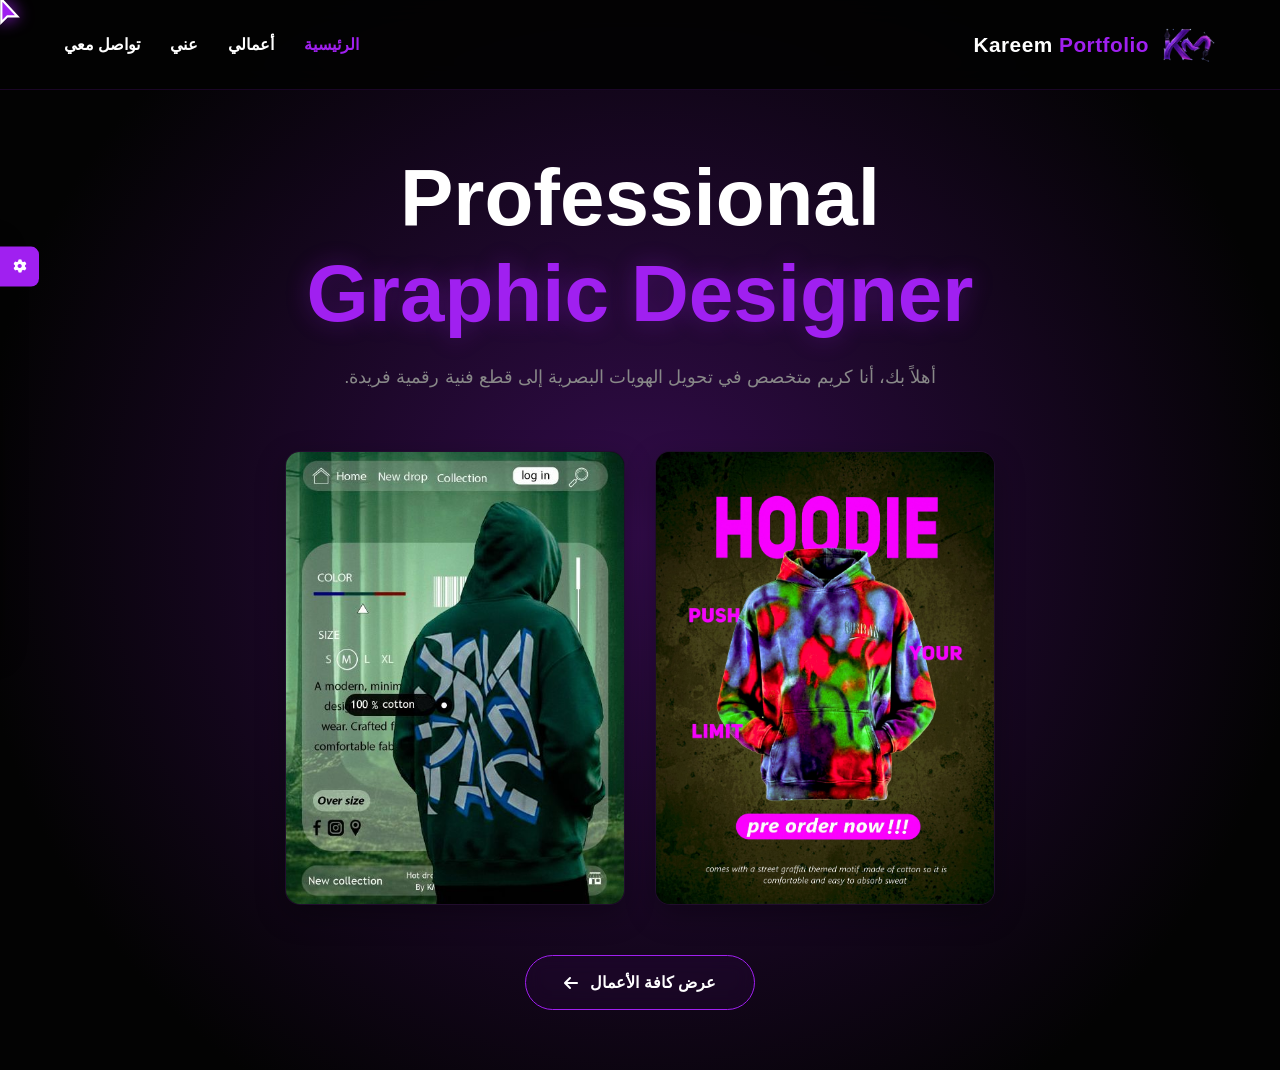
==== commit 408d3694: "Update index.html" ====
--- a/index.html
+++ b/index.html
@@ -286,7 +286,7 @@
 
     <section class="hero">
         <h1 data-aos="fade-up">Professional <br> <span class="highlight">Graphic Designer</span></h1>
-        <p data-aos="fade-up" data-aos-delay="200">أهلاً بك، أنا كريم محمد. متخصص في تحويل الهويات البصرية إلى قطع فنية رقمية فريدة.</p>
+        <p data-aos="fade-up" data-aos-delay="200">أهلاً بك، أنا كريم متخصص في تحويل الهويات البصرية إلى قطع فنية رقمية فريدة.</p>
         
         <div class="showcase-container">
             <div class="neon-card" data-aos="fade-up" data-aos-delay="300">
